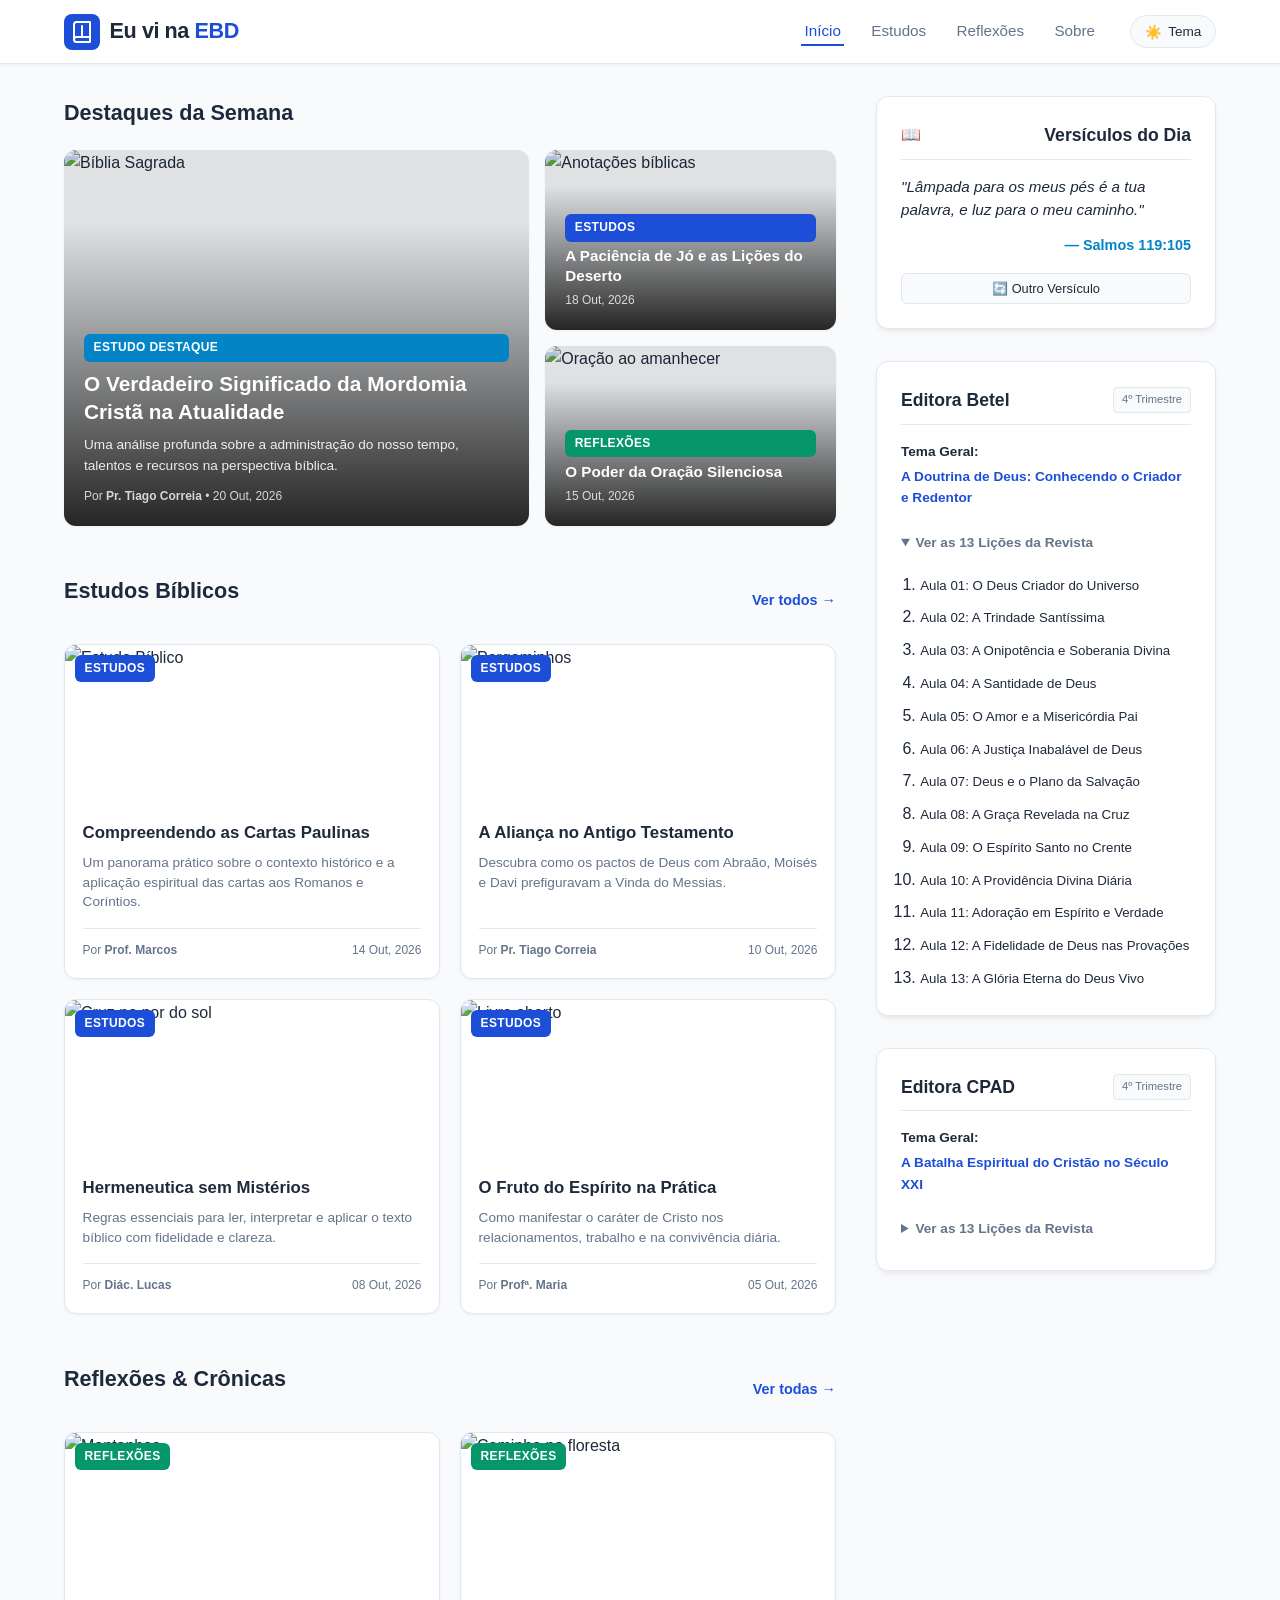
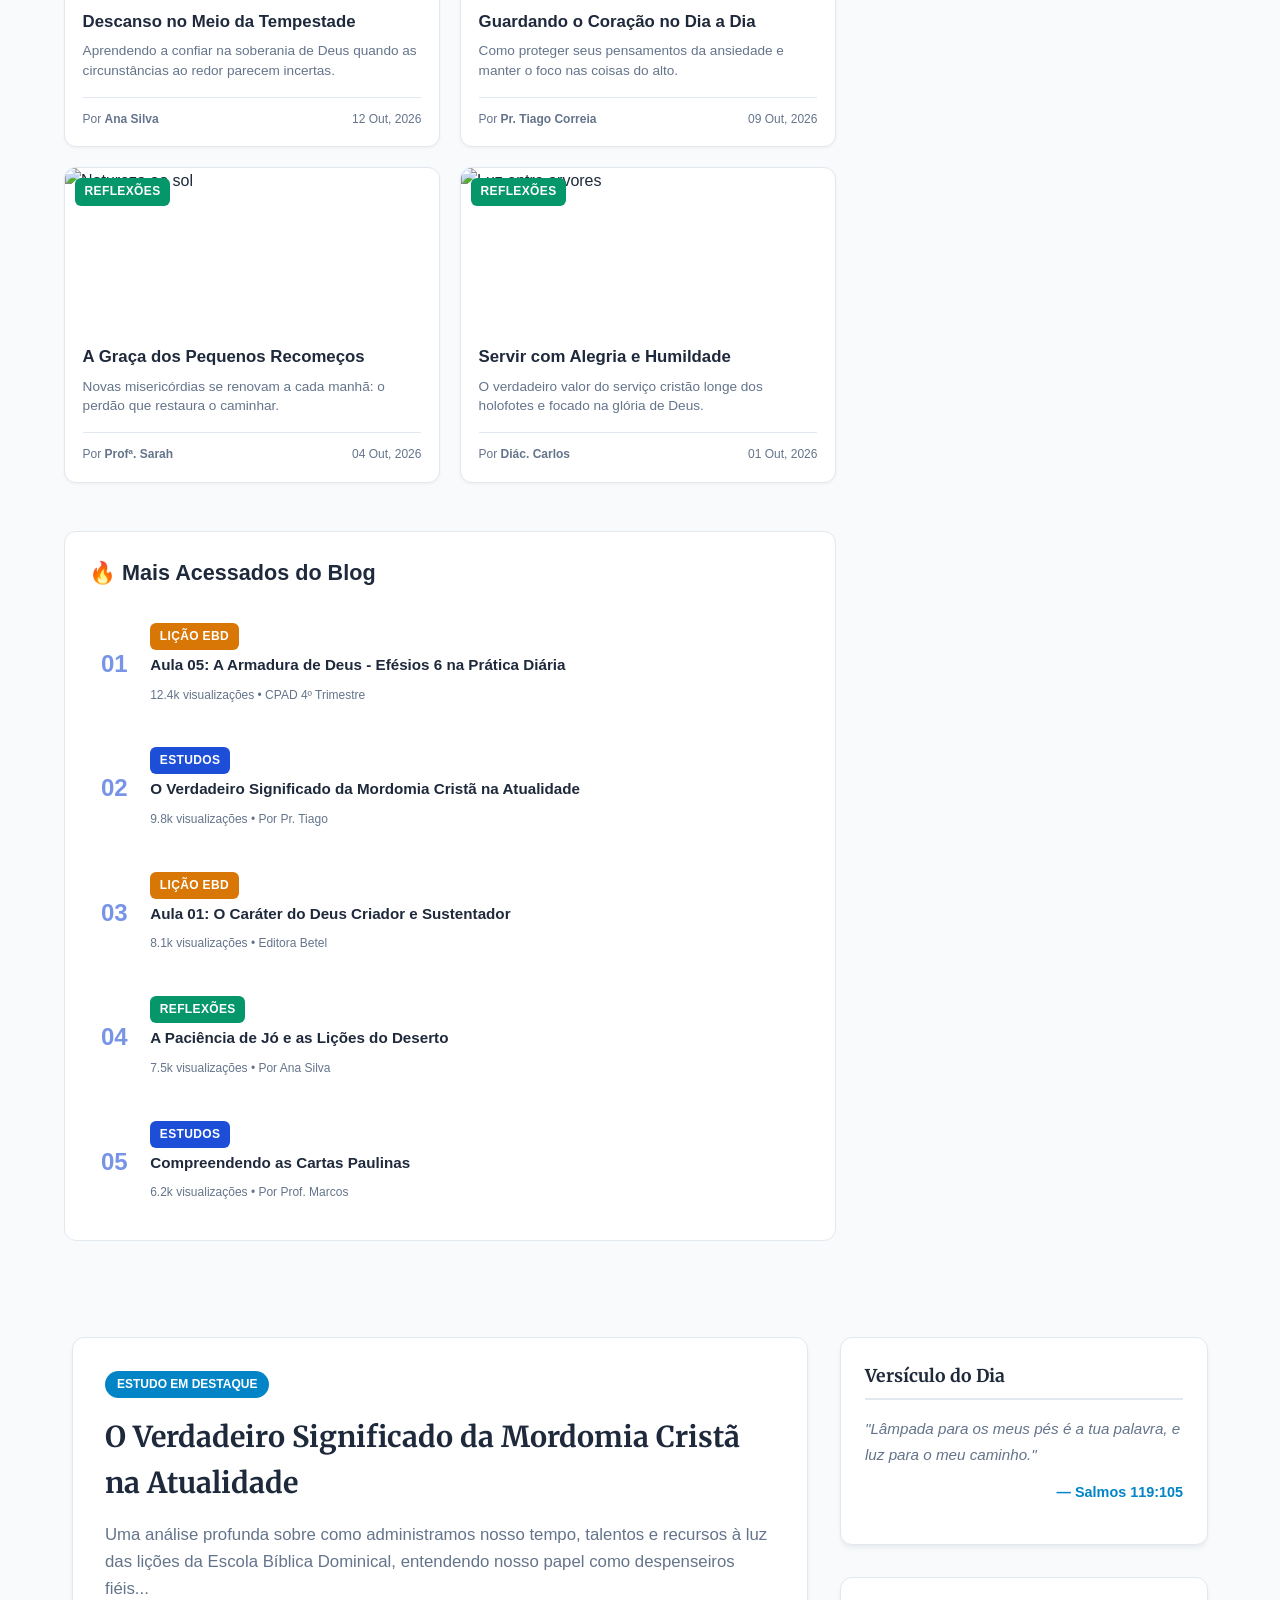
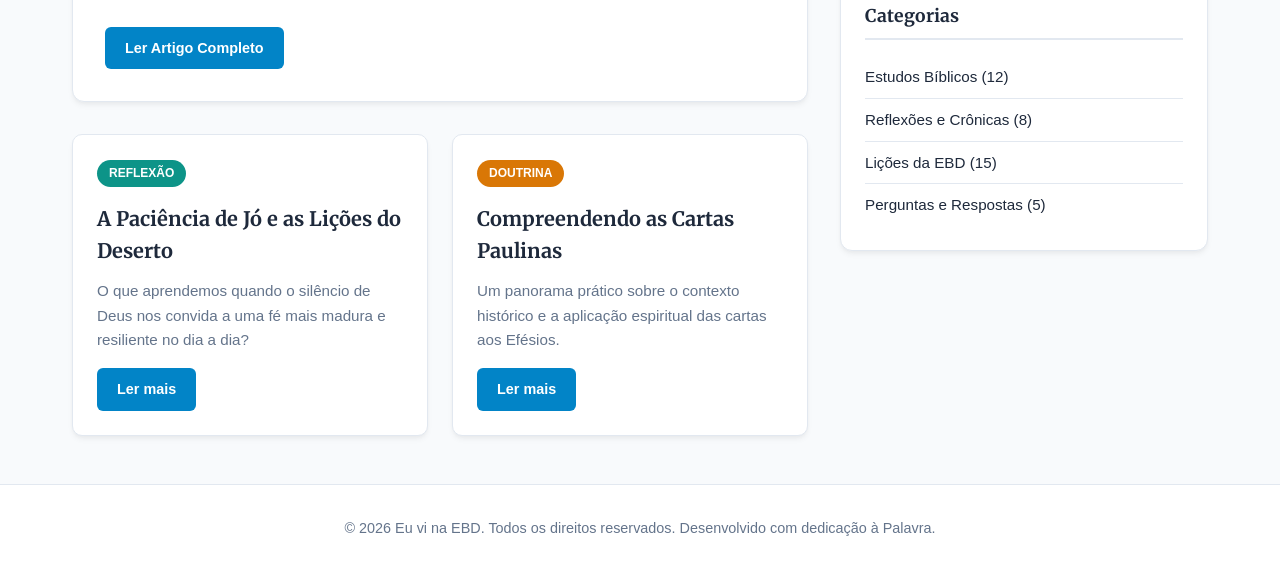
==== index.html @ 253269c2 "Update index.html" ====
<!DOCTYPE html>
<html lang="pt-BR" data-theme="light">
<head>
    <meta charset="UTF-8">
    <meta name="viewport" content="width=device-width, initial-scale=1.0">
    <title>Eu vi na EBD</title>
    <!-- Vinculando o CSS externo -->
    <link rel="stylesheet" href="style.css">
</head>
    <link href="https://fonts.googleapis.com/css2?family=Merriweather:ital,wght@0,300;0,400;0,700;1,300&family=Inter:wght@400,500,600;700&display=swap" rel="stylesheet">
    <style>
        :root {
            --bg-color: #f8fafc;
            --card-bg: #ffffff;
            --text-main: #1e293b;
            --text-muted: #64748b;
            --primary: #0284c7;
            --primary-hover: #0369a1;
            --border-color: #e2e8f0;
            --header-bg: #ffffff;
            --shadow: 0 4px 6px -1px rgba(0, 0, 0, 0.05), 0 2px 4px -1px rgba(0, 0, 0, 0.03);
        }

        [data-theme="dark"] {
            --bg-color: #0f172a;
            --card-bg: #1e293b;
            --text-main: #f1f5f9;
            --text-muted: #94a3b8;
            --primary: #38bdf8;
            --primary-hover: #0ea5e9;
            --border-color: #334155;
            --header-bg: #1e293b;
            --shadow: 0 4px 6px -1px rgba(0, 0, 0, 0.3);
        }

        * {
            margin: 0;
            padding: 0;
            box-sizing: border-box;
            transition: background-color 0.3s ease, color 0.3s ease, border-color 0.3s ease;
        }

        body {
            font-family: 'Inter', sans-serif;
            background-color: var(--bg-color);
            color: var(--text-main);
            line-height: 1.6;
        }

        header {
            background-color: var(--header-bg);
            border-bottom: 1px solid var(--border-color);
            position: sticky;
            top: 0;
            z-index: 100;
            box-shadow: var(--shadow);
        }

        .nav-container {
            max-width: 1200px;
            margin: 0 auto;
            padding: 1rem 2rem;
            display: flex;
            justify-content: space-between;
            align-items: center;
        }

        .logo {
            font-family: 'Merriweather', serif;
            font-size: 1.5rem;
            font-weight: 700;
            color: var(--primary);
            text-decoration: none;
        }

        .nav-links {
            display: flex;
            gap: 1.5rem;
            align-items: center;
        }

        .nav-links a {
            text-decoration: none;
            color: var(--text-main);
            font-weight: 500;
            font-size: 0.95rem;
        }

        .nav-links a:hover {
            color: var(--primary);
        }

        .theme-toggle {
            background: none;
            border: 1px solid var(--border-color);
            color: var(--text-main);
            padding: 0.5rem 0.75rem;
            border-radius: 6px;
            cursor: pointer;
            font-size: 0.9rem;
            font-weight: 500;
        }

        .theme-toggle:hover {
            background-color: var(--border-color);
        }

        .container {
            max-width: 1200px;
            margin: 2rem auto;
            padding: 0 2rem;
            display: grid;
            grid-template-columns: 2fr 1fr;
            gap: 2rem;
        }

        @media (max-width: 768px) {
            .container {
                grid-template-columns: 1fr;
            }
            .nav-container {
                padding: 1rem;
            }
        }

        /* Destaque Principal */
        .featured-post {
            background-color: var(--card-bg);
            border: 1px solid var(--border-color);
            border-radius: 12px;
            overflow: hidden;
            box-shadow: var(--shadow);
            margin-bottom: 2rem;
        }

        .featured-content {
            padding: 2rem;
        }

        .badge {
            display: inline-block;
            background-color: var(--primary);
            color: #ffffff;
            font-size: 0.75rem;
            font-weight: 600;
            padding: 0.25rem 0.75rem;
            border-radius: 50px;
            text-transform: uppercase;
            margin-bottom: 1rem;
        }

        .post-title {
            font-family: 'Merriweather', serif;
            font-size: 1.8rem;
            margin-bottom: 1rem;
            color: var(--text-main);
        }

        .post-excerpt {
            color: var(--text-muted);
            margin-bottom: 1.5rem;
            font-size: 1.05rem;
        }

        .btn {
            display: inline-block;
            background-color: var(--primary);
            color: #ffffff;
            padding: 0.6rem 1.25rem;
            border-radius: 6px;
            text-decoration: none;
            font-weight: 600;
            font-size: 0.9rem;
        }

        .btn:hover {
            background-color: var(--primary-hover);
        }

        /* Grid de Posts */
        .posts-grid {
            display: grid;
            grid-template-columns: 1fr 1fr;
            gap: 1.5rem;
        }

        @media (max-width: 600px) {
            .posts-grid {
                grid-template-columns: 1fr;
            }
        }

        .post-card {
            background-color: var(--card-bg);
            border: 1px solid var(--border-color);
            border-radius: 10px;
            padding: 1.5rem;
            box-shadow: var(--shadow);
            display: flex;
            flex-direction: column;
            justify-content: space-between;
        }

        .post-card .post-title {
            font-size: 1.25rem;
            margin-bottom: 0.75rem;
        }

        .post-card .post-excerpt {
            font-size: 0.95rem;
            margin-bottom: 1rem;
        }

        /* Sidebar */
        .sidebar {
            display: flex;
            flex-direction: column;
            gap: 2rem;
        }

        .widget {
            background-color: var(--card-bg);
            border: 1px solid var(--border-color);
            border-radius: 12px;
            padding: 1.5rem;
            box-shadow: var(--shadow);
        }

        .widget-title {
            font-family: 'Merriweather', serif;
            font-size: 1.1rem;
            margin-bottom: 1rem;
            padding-bottom: 0.5rem;
            border-bottom: 2px solid var(--border-color);
        }

        .verse-box {
            font-style: italic;
            color: var(--text-muted);
            font-size: 0.95rem;
            line-height: 1.7;
        }

        .verse-ref {
            display: block;
            margin-top: 0.75rem;
            font-weight: 600;
            font-style: normal;
            color: var(--primary);
            font-size: 0.9rem;
        }

        .categories-list {
            list-style: none;
        }

        .categories-list li {
            padding: 0.5rem 0;
            border-bottom: 1px solid var(--border-color);
        }

        .categories-list li:last-child {
            border-bottom: none;
        }

        .categories-list a {
            text-decoration: none;
            color: var(--text-main);
            font-size: 0.95rem;
        }

        .categories-list a:hover {
            color: var(--primary);
        }

        /* Rodapé */
        footer {
            text-align: center;
            padding: 2rem;
            margin-top: 3rem;
            border-top: 1px solid var(--border-color);
            color: var(--text-muted);
            font-size: 0.9rem;
            background-color: var(--header-bg);
        }
    </style>
</head>

    <body>

    <header class="navbar-header">
        <div class="header-container">
            
            <!-- Logo do Blog (Vinculada à página inicial) -->
            <a href="index.html" class="brand-logo" aria-label="Página Inicial - Eu vi na EBD">
                <span class="logo-icon">
                    <!-- Ícone minimalista de Bíblia / Livro Aberto em SVG -->
                    <svg xmlns="http://www.w3.org/2000/svg" viewBox="0 0 24 24" fill="none" stroke="currentColor" stroke-width="2" stroke-linecap="round" stroke-linejoin="round">
                        <path d="M4 19.5A2.5 2.5 0 0 1 6.5 17H20"></path>
                        <path d="M6.5 2H20v20H6.5A2.5 2.5 0 0 1 4 19.5v-15A2.5 2.5 0 0 1 6.5 2z"></path>
                        <path d="M12 6v10"></path>
                    </svg>
                </span>
                <span class="logo-text">Eu vi na <strong class="highlight">EBD</strong></span>
            </a>

            <!-- Botão Hambúrguer para Mobile/Tablet -->
            <button class="hamburger-btn" id="hamburgerBtn" aria-label="Abrir Menu">
                <span class="bar"></span>
                <span class="bar"></span>
                <span class="bar"></span>
            </button>

            <!-- Navegação de Links -->
            <nav class="nav-menu" id="navMenu">
                <ul class="nav-list">
                    <li><a href="index.html" class="nav-link active">Início</a></li>
                    <li><a href="#estudos" class="nav-link">Estudos</a></li>
                    <li><a href="#reflexoes" class="nav-link">Reflexões</a></li>
                    <li><a href="#sobre" class="nav-link">Sobre</a></li>
                </ul>

                <!-- Alternador de Tema Claro / Escuro -->
                <button class="theme-toggle-btn" id="themeToggleBtn" aria-label="Alternar Tema">
                    <span class="theme-icon sun-icon">☀️</span>
                    <span class="theme-icon moon-icon">🌙</span>
                    <span class="theme-text">Tema</span>
                </button>
            </nav>

        </div>
    </header>

    <!-- Script leve para interatividade do menu e do tema -->
    <script>
        // Lógica do Menu Hambúrguer
        const hamburgerBtn = document.getElementById('hamburgerBtn');
        const navMenu = document.getElementById('navMenu');

        hamburgerBtn.addEventListener('click', () => {
            hamburgerBtn.classList.toggle('active');
            navMenu.classList.toggle('active');
        });

        // Lógica de Alternância de Tema (Claro / Escuro)
        const themeToggleBtn = document.getElementById('themeToggleBtn');
        const htmlElement = document.documentElement;

        // Recupera o tema salvo no navegador (se houver)
        const savedTheme = localStorage.getItem('theme') || 'light';
        htmlElement.setAttribute('data-theme', savedTheme);

        themeToggleBtn.addEventListener('click', () => {
            const currentTheme = htmlElement.getAttribute('data-theme');
            const newTheme = currentTheme === 'light' ? 'dark' : 'light';
            
            htmlElement.setAttribute('data-theme', newTheme);
            localStorage.setItem('theme', newTheme);
        });
    </script>
<body>


    <!-- CONTEÚDO PRINCIPAL DO BLOG -->
    <main class="main-wrapper">
        <div class="content-container">
            
            <!-- COLUNA ESQUERDA (PRINCIPAL) -->
            <div class="main-content">
                
                <!-- 1. MOSAICO DE DESTAQUES (1 Grande + 2 Menores) -->
                <section class="mosaic-section">
                    <h2 class="section-title">Destaques da Semana</h2>
                    <div class="mosaic-grid">
                        
                        <!-- Card Principal Maior -->
                        <article class="mosaic-card large-card">
                            <img src="https://images.unsplash.com/photo-1504052434569-70ad5836ab65?q=80&w=800&auto=format&fit=crop" alt="Bíblia Sagrada">
                            <div class="mosaic-overlay">
                                <span class="tag tag-featured">Estudo Destaque</span>
                                <h3>O Verdadeiro Significado da Mordomia Cristã na Atualidade</h3>
                                <p>Uma análise profunda sobre a administração do nosso tempo, talentos e recursos na perspectiva bíblica.</p>
                                <div class="card-meta">
                                    <span>Por <strong>Pr. Tiago Correia</strong></span> • <span>20 Out, 2026</span>
                                </div>
                            </div>
                        </article>

                        <!-- Card Menor 1 -->
                        <article class="mosaic-card small-card">
                            <img src="https://images.unsplash.com/photo-1455390582262-044cdead277a?q=80&w=500&auto=format&fit=crop" alt="Anotações bíblicas">
                            <div class="mosaic-overlay">
                                <span class="tag tag-estudos">Estudos</span>
                                <h3>A Paciência de Jó e as Lições do Deserto</h3>
                                <div class="card-meta"><span>18 Out, 2026</span></div>
                            </div>
                        </article>

                        <!-- Card Menor 2 -->
                        <article class="mosaic-card small-card">
                            <img src="https://images.unsplash.com/photo-1499209974431-9dac3ada00d7?q=80&w=500&auto=format&fit=crop" alt="Oração ao amanhecer">
                            <div class="mosaic-overlay">
                                <span class="tag tag-reflexoes">Reflexões</span>
                                <h3>O Poder da Oração Silenciosa</h3>
                                <div class="card-meta"><span>15 Out, 2026</span></div>
                            </div>
                        </article>

                    </div>
                </section>

                <!-- 2. FEED DE ESTUDOS (4 Cards) -->
                <section class="feed-section">
                    <div class="section-header">
                        <h2 class="section-title">Estudos Bíblicos</h2>
                        <a href="#estudos" class="see-all">Ver todos →</a>
                    </div>
                    <div class="feed-grid">
                        
                        <!-- Card Estudio 1 -->
                        <article class="feed-card">
                            <div class="card-image">
                                <img src="https://images.unsplash.com/photo-1507434965515-61970f2bd7c6?q=80&w=500&auto=format&fit=crop" alt="Estudo Bíblico">
                                <span class="tag tag-estudos">Estudos</span>
                            </div>
                            <div class="card-body">
                                <h3>Compreendendo as Cartas Paulinas</h3>
                                <p>Um panorama prático sobre o contexto histórico e a aplicação espiritual das cartas aos Romanos e Coríntios.</p>
                                <div class="card-footer">
                                    <span class="author">Por <strong>Prof. Marcos</strong></span>
                                    <span class="date">14 Out, 2026</span>
                                </div>
                            </div>
                        </article>

                        <!-- Card Estudio 2 -->
                        <article class="feed-card">
                            <div class="card-image">
                                <img src="https://images.unsplash.com/photo-1519817650390-64a93db51149?q=80&w=500&auto=format&fit=crop" alt="Pergaminhos">
                                <span class="tag tag-estudos">Estudos</span>
                            </div>
                            <div class="card-body">
                                <h3>A Aliança no Antigo Testamento</h3>
                                <p>Descubra como os pactos de Deus com Abraão, Moisés e Davi prefiguravam a Vinda do Messias.</p>
                                <div class="card-footer">
                                    <span class="author">Por <strong>Pr. Tiago Correia</strong></span>
                                    <span class="date">10 Out, 2026</span>
                                </div>
                            </div>
                        </article>

                        <!-- Card Estudio 3 -->
                        <article class="feed-card">
                            <div class="card-image">
                                <img src="https://images.unsplash.com/photo-1438232992991-995b7058bbb3?q=80&w=500&auto=format&fit=crop" alt="Cruz no por do sol">
                                <span class="tag tag-estudos">Estudos</span>
                            </div>
                            <div class="card-body">
                                <h3>Hermeneutica sem Mistérios</h3>
                                <p>Regras essenciais para ler, interpretar e aplicar o texto bíblico com fidelidade e clareza.</p>
                                <div class="card-footer">
                                    <span class="author">Por <strong>Diác. Lucas</strong></span>
                                    <span class="date">08 Out, 2026</span>
                                </div>
                            </div>
                        </article>

                        <!-- Card Estudio 4 -->
                        <article class="feed-card">
                            <div class="card-image">
                                <img src="https://images.unsplash.com/photo-1516979187457-637abb4f9353?q=80&w=500&auto=format&fit=crop" alt="Livro aberto">
                                <span class="tag tag-estudos">Estudos</span>
                            </div>
                            <div class="card-body">
                                <h3>O Fruto do Espírito na Prática</h3>
                                <p>Como manifestar o caráter de Cristo nos relacionamentos, trabalho e na convivência diária.</p>
                                <div class="card-footer">
                                    <span class="author">Por <strong>Profª. Maria</strong></span>
                                    <span class="date">05 Out, 2026</span>
                                </div>
                            </div>
                        </article>

                    </div>
                </section>

                <!-- 3. FEED DE REFLEXÕES (4 Cards) -->
                <section class="feed-section">
                    <div class="section-header">
                        <h2 class="section-title">Reflexões & Crônicas</h2>
                        <a href="#reflexoes" class="see-all">Ver todas →</a>
                    </div>
                    <div class="feed-grid">
                        
                        <!-- Card Reflexao 1 -->
                        <article class="feed-card">
                            <div class="card-image">
                                <img src="https://images.unsplash.com/photo-1509021436468-1b5a3f4e71c7?q=80&w=500&auto=format&fit=crop" alt="Montanhas">
                                <span class="tag tag-reflexoes">Reflexões</span>
                            </div>
                            <div class="card-body">
                                <h3>Descanso no Meio da Tempestade</h3>
                                <p>Aprendendo a confiar na soberania de Deus quando as circunstâncias ao redor parecem incertas.</p>
                                <div class="card-footer">
                                    <span class="author">Por <strong>Ana Silva</strong></span>
                                    <span class="date">12 Out, 2026</span>
                                </div>
                            </div>
                        </article>

                        <!-- Card Reflexao 2 -->
                        <article class="feed-card">
                            <div class="card-image">
                                <img src="https://images.unsplash.com/photo-1470071459604-3b5ec3a7fe05?q=80&w=500&auto=format&fit=crop" alt="Caminho na floresta">
                                <span class="tag tag-reflexoes">Reflexões</span>
                            </div>
                            <div class="card-body">
                                <h3>Guardando o Coração no Dia a Dia</h3>
                                <p>Como proteger seus pensamentos da ansiedade e manter o foco nas coisas do alto.</p>
                                <div class="card-footer">
                                    <span class="author">Por <strong>Pr. Tiago Correia</strong></span>
                                    <span class="date">09 Out, 2026</span>
                                </div>
                            </div>
                        </article>

                        <!-- Card Reflexao 3 -->
                        <article class="feed-card">
                            <div class="card-image">
                                <img src="https://images.unsplash.com/photo-1447752875215-b2761acb3c5d?q=80&w=500&auto=format&fit=crop" alt="Natureza ao sol">
                                <span class="tag tag-reflexoes">Reflexões</span>
                            </div>
                            <div class="card-body">
                                <h3>A Graça dos Pequenos Recomeços</h3>
                                <p>Novas misericórdias se renovam a cada manhã: o perdão que restaura o caminhar.</p>
                                <div class="card-footer">
                                    <span class="author">Por <strong>Profª. Sarah</strong></span>
                                    <span class="date">04 Out, 2026</span>
                                </div>
                            </div>
                        </article>

                        <!-- Card Reflexao 4 -->
                        <article class="feed-card">
                            <div class="card-image">
                                <img src="https://images.unsplash.com/photo-1518495973542-4542c06a5843?q=80&w=500&auto=format&fit=crop" alt="Luz entre arvores">
                                <span class="tag tag-reflexoes">Reflexões</span>
                            </div>
                            <div class="card-body">
                                <h3>Servir com Alegria e Humildade</h3>
                                <p>O verdadeiro valor do serviço cristão longe dos holofotes e focado na glória de Deus.</p>
                                <div class="card-footer">
                                    <span class="author">Por <strong>Diác. Carlos</strong></span>
                                    <span class="date">01 Out, 2026</span>
                                </div>
                            </div>
                        </article>

                    </div>
                </section>

                <!-- 4. MAIS ACESSADOS (Top 5) -->
                <section class="top-ranking-section">
                    <h2 class="section-title">🔥 Mais Acessados do Blog</h2>
                    <div class="ranking-list">
                        
                        <a href="#" class="ranking-item">
                            <span class="rank-number">01</span>
                            <div class="rank-info">
                                <span class="tag tag-revista">Lição EBD</span>
                                <h4>Aula 05: A Armadura de Deus - Efésios 6 na Prática Diária</h4>
                                <small>12.4k visualizações • CPAD 4º Trimestre</small>
                            </div>
                        </a>

                        <a href="#" class="ranking-item">
                            <span class="rank-number">02</span>
                            <div class="rank-info">
                                <span class="tag tag-estudos">Estudos</span>
                                <h4>O Verdadeiro Significado da Mordomia Cristã na Atualidade</h4>
                                <small>9.8k visualizações • Por Pr. Tiago</small>
                            </div>
                        </a>

                        <a href="#" class="ranking-item">
                            <span class="rank-number">03</span>
                            <div class="rank-info">
                                <span class="tag tag-revista">Lição EBD</span>
                                <h4>Aula 01: O Caráter do Deus Criador e Sustentador</h4>
                                <small>8.1k visualizações • Editora Betel</small>
                            </div>
                        </a>

                        <a href="#" class="ranking-item">
                            <span class="rank-number">04</span>
                            <div class="rank-info">
                                <span class="tag tag-reflexoes">Reflexões</span>
                                <h4>A Paciência de Jó e as Lições do Deserto</h4>
                                <small>7.5k visualizações • Por Ana Silva</small>
                            </div>
                        </a>

                        <a href="#" class="ranking-item">
                            <span class="rank-number">05</span>
                            <div class="rank-info">
                                <span class="tag tag-estudos">Estudos</span>
                                <h4>Compreendendo as Cartas Paulinas</h4>
                                <small>6.2k visualizações • Por Prof. Marcos</small>
                            </div>
                        </a>

                    </div>
                </section>

            </div>

            <!-- COLUNA DIREITA (SIDEBAR) -->
            <aside class="sidebar">
                
                <!-- WIDGET 1: Versículo do Dia -->
                <div class="widget verse-widget">
                    <div class="widget-header">
                        <span class="widget-icon">📖</span>
                        <h3>Versículos do Dia</h3>
                    </div>
                    <div class="verse-content">
                        <blockquote class="verse-quote" id="dailyVerse">
                            "Lâmpada para os meus pés é a tua palavra, e luz para o meu caminho."
                        </blockquote>
                        <cite class="verse-ref" id="dailyRef">— Salmos 119:105</cite>
                        
                        <div class="verse-controls">
                            <button class="verse-btn" onclick="nextVerse()" title="Outro Versículo">
                                🔄 Outro Versículo
                            </button>
                        </div>
                    </div>
                </div>

                <!-- WIDGET 2: Editora Betel (13 Aulas) -->
                <div class="widget magazine-widget">
                    <div class="widget-header editora-betel">
                        <h3>Editora Betel</h3>
                        <span class="badge-trimestre">4º Trimestre</span>
                    </div>
                    <div class="magazine-info">
                        <strong>Tema Geral:</strong>
                        <p class="theme-title">A Doutrina de Deus: Conhecendo o Criador e Redentor</p>
                    </div>

                    <!-- Lista Sanfona (Accordion) com 13 Aulas -->
                    <details class="lessons-accordion" open>
                        <summary>Ver as 13 Lições da Revista</summary>
                        <ol class="lessons-list">
                            <li><a href="#">Aula 01: O Deus Criador do Universo</a></li>
                            <li><a href="#">Aula 02: A Trindade Santíssima</a></li>
                            <li><a href="#">Aula 03: A Onipotência e Soberania Divina</a></li>
                            <li><a href="#">Aula 04: A Santidade de Deus</a></li>
                            <li><a href="#">Aula 05: O Amor e a Misericórdia Pai</a></li>
                            <li><a href="#">Aula 06: A Justiça Inabalável de Deus</a></li>
                            <li><a href="#">Aula 07: Deus e o Plano da Salvação</a></li>
                            <li><a href="#">Aula 08: A Graça Revelada na Cruz</a></li>
                            <li><a href="#">Aula 09: O Espírito Santo no Crente</a></li>
                            <li><a href="#">Aula 10: A Providência Divina Diária</a></li>
                            <li><a href="#">Aula 11: Adoração em Espírito e Verdade</a></li>
                            <li><a href="#">Aula 12: A Fidelidade de Deus nas Provações</a></li>
                            <li><a href="#">Aula 13: A Glória Eterna do Deus Vivo</a></li>
                        </ol>
                    </details>
                </div>

                <!-- WIDGET 3: Editora CPAD (13 Aulas) -->
                <div class="widget magazine-widget">
                    <div class="widget-header editora-cpad">
                        <h3>Editora CPAD</h3>
                        <span class="badge-trimestre">4º Trimestre</span>
                    </div>
                    <div class="magazine-info">
                        <strong>Tema Geral:</strong>
                        <p class="theme-title">A Batalha Espiritual do Cristão no Século XXI</p>
                    </div>

                    <!-- Lista Sanfona (Accordion) com 13 Aulas -->
                    <details class="lessons-accordion">
                        <summary>Ver as 13 Lições da Revista</summary>
                        <ol class="lessons-list">
                            <li><a href="#">Aula 01: O Combate da Fé Cristã</a></li>
                            <li><a href="#">Aula 02: Conhecendo nosso Adversário</a></li>
                            <li><a href="#">Aula 03: A Cinto da Verdade e a Justiça</a></li>
                            <li><a href="#">Aula 04: Os Calçados da Preparação do Evangelho</a></li>
                            <li><a href="#">Aula 05: O Escudo da Fé contra o Inimigo</a></li>
                            <li><a href="#">Aula 06: O Capacete da Salvação</a></li>
                            <li><a href="#">Aula 07: A Espada do Espírito: A Palavra</a></li>
                            <li><a href="#">Aula 08: A Oração Contínua e Vigília</a></li>
                            <li><a href="#">Aula 09: Vencendo as Tentações da Carne</a></li>
                            <li><a href="#">Aula 10: Vencendo o Sedução do Mundo</a></li>
                            <li><a href="#">Aula 11: A Unidade do Corpo em Cristo</a></li>
                            <li><a href="#">Aula 12: Perseverança até o Fim</a></li>
                            <li><a href="#">Aula 13: A Vitória Final do Povo de Deus</a></li>
                        </ol>
                    </details>
                </div>

            </aside>

        </div>
    </main>

    <!-- Script leve para carregar versículos dinâmicos -->
    <script>
        const verses = [
            { quote: "Lâmpada para os meus pés é a tua palavra, e luz para o meu caminho.", ref: "Salmos 119:105" },
            { quote: "Tudo posso naquele que me fortalece.", ref: "Filipenses 4:13" },
            { quote: "O Senhor é o meu pastor; nada me faltará.", ref: "Salmos 23:1" },
            { quote: "Porque Deus amou o mundo de tal maneira que deu o seu Filho unigênito...", ref: "João 3:16" },
            { quote: "Buscar-me-eis e me achareis quando me buscardes de todo o vosso coração.", ref: "Jeremias 29:13" }
        ];

        let verseIndex = 0;
        function nextVerse() {
            verseIndex = (verseIndex + 1) % verses.length;
            document.getElementById('dailyVerse').textContent = `"${verses[verseIndex].quote}"`;
            document.getElementById('dailyRef').textContent = `— ${verses[verseIndex].ref}`;
        }
    </script>

    

    <div class="container">
        <!-- Conteúdo Principal -->
        <main>
            <article class="featured-post">
                <div class="featured-content">
                    <span class="badge">Estudo em Destaque</span>
<h2 class="post-title">O Verdadeiro Significado da Mordomia Cristã na Atualidade</h2>
                    <p class="post-excerpt">Uma análise profunda sobre como administramos nosso tempo, talentos e recursos à luz das lições da Escola Bíblica Dominical, entendendo nosso papel como despenseiros fiéis...</p>
                    <a href="#" class="btn">Ler Artigo Completo</a>
                </div>
            </article>

            <div class="posts-grid">
                <article class="post-card">
                    <div>
                        <span class="badge" style="background-color: #0d9488;">Reflexão</span>
                        <h3 class="post-title">A Paciência de Jó e as Lições do Deserto</h3>
                        <p class="post-excerpt">O que aprendemos quando o silêncio de Deus nos convida a uma fé mais madura e resiliente no dia a dia?</p>
                    </div>
                    <a href="#" class="btn" style="align-self: flex-start;">Ler mais</a>
                </article>

                <article class="post-card">
                    <div>
                        <span class="badge" style="background-color: #d97706;">Doutrina</span>
                        <h3 class="post-title">Compreendendo as Cartas Paulinas</h3>
                        <p class="post-excerpt">Um panorama prático sobre o contexto histórico e a aplicação espiritual das cartas aos Efésios.</p>
                    </div>
                    <a href="#" class="btn" style="align-self: flex-start;">Ler mais</a>
                </article>
            </div>
        </main>

        <!-- Barra Lateral -->
        <aside class="sidebar">
            <div class="widget">
                <h3 class="widget-title">Versículo do Dia</h3>
                <blockquote class="verse-box">
                    "Lâmpada para os meus pés é a tua palavra, e luz para o meu caminho."
                    <span class="verse-ref">— Salmos 119:105</span>
                </blockquote>
            </div>

            <div class="widget">
                <h3 class="widget-title">Categorias</h3>
                <ul class="categories-list">
                    <li><a href="#">Estudos Bíblicos (12)</a></li>
                    <li><a href="#">Reflexões e Crônicas (8)</a></li>
                    <li><a href="#">Lições da EBD (15)</a></li>
                    <li><a href="#">Perguntas e Respostas (5)</a></li>
                </ul>
            </div>
        </aside>
    </div>

    <footer>
        <p>&copy; 2026 Eu vi na EBD. Todos os direitos reservados. Desenvolvido com dedicação à Palavra.</p>
    </footer>

    <script>
        // Lógica para Alternar o Tema (Claro / Escuro)
        const themeToggle = document.getElementById('themeToggle');
        const htmlElement = document.documentElement;

        // Verifica preferência salva ou padrão do sistema
        const savedTheme = localStorage.getItem('theme') || 'light';
        htmlElement.setAttribute('data-theme', savedTheme);

        themeToggle.addEventListener('click', () => {
            const currentTheme = htmlElement.getAttribute('data-theme');
            const newTheme = currentTheme === 'light' ? 'dark' : 'light';
            
            htmlElement.setAttribute('data-theme', newTheme);
            localStorage.setItem('theme', newTheme);
        });
    </script>

</body>
</html>
---- style.css ----
/* ===================================================
   VARIÁVEIS DE TEMA (CLARO / ESCURO)
   =================================================== */
:root[data-theme="light"] {
    --bg-color: #f8fafc;
    --header-bg: #ffffff;
    --text-color: #1e293b;
    --text-muted: #64748b;
    --primary-color: #1d4ed8;
    --primary-hover: #1e40af;
    --border-color: #e2e8f0;
    --shadow-sm: 0 1px 3px rgba(0, 0, 0, 0.05);
    --shadow-md: 0 4px 12px rgba(0, 0, 0, 0.08);
}

:root[data-theme="dark"] {
    --bg-color: #0f172a;
    --header-bg: #1e293b;
    --text-color: #f1f5f9;
    --text-muted: #94a3b8;
    --primary-color: #60a5fa;
    --primary-hover: #93c5fd;
    --border-color: #334155;
    --shadow-sm: 0 1px 3px rgba(0, 0, 0, 0.3);
    --shadow-md: 0 4px 12px rgba(0, 0, 0, 0.4);
}

/* RESET BÁSICO */
* {
    margin: 0;
    padding: 0;
    box-sizing: border-box;
    font-family: -apple-system, BlinkMacSystemFont, "Segoe UI", Roboto, Oxygen, Ubuntu, Cantarell, sans-serif;
}

body {
    background-color: var(--bg-color);
    color: var(--text-color);
    transition: background-color 0.3s ease, color 0.3s ease;
}

/* ===================================================
   CABEÇALHO E NAVBAR
   =================================================== */
.navbar-header {
    background-color: var(--header-bg);
    border-bottom: 1px solid var(--border-color);
    box-shadow: var(--shadow-sm);
    position: sticky;
    top: 0;
    z-index: 1000;
    transition: background-color 0.3s ease, border-color 0.3s ease;
}

.header-container {
    max-width: 1200px;
    margin: 0 auto;
    padding: 0.85rem 1.5rem;
    display: flex;
    align-items: center;
    justify-content: space-between;
}

/* ===================================================
   LOGO DO BLOG
   =================================================== */
.brand-logo {
    display: flex;
    align-items: center;
    gap: 0.6rem;
    text-decoration: none;
    color: var(--text-color);
    transition: transform 0.2s ease;
}

.brand-logo:hover {
    transform: translateY(-1px);
}

.logo-icon {
    display: flex;
    align-items: center;
    justify-content: center;
    width: 36px;
    height: 36px;
    background-color: var(--primary-color);
    color: #ffffff;
    border-radius: 8px;
    padding: 6px;
}

.logo-icon svg {
    width: 100%;
    height: 100%;
}

.logo-text {
    font-size: 1.35rem;
    font-weight: 600;
    letter-spacing: -0.02em;
}

.logo-text .highlight {
    color: var(--primary-color);
    font-weight: 800;
}

/* ===================================================
   MENU DE NAVEGAÇÃO (DESKTOP)
   =================================================== */
.nav-menu {
    display: flex;
    align-items: center;
    gap: 2rem;
}

.nav-list {
    display: flex;
    list-style: none;
    gap: 1.5rem;
}

.nav-link {
    text-decoration: none;
    color: var(--text-muted);
    font-weight: 500;
    font-size: 0.95rem;
    padding: 0.4rem 0.2rem;
    position: relative;
    transition: color 0.2s ease;
}

.nav-link:hover,
.nav-link.active {
    color: var(--primary-color);
}

/* Linha sutil no hover */
.nav-link::after {
    content: '';
    position: absolute;
    bottom: 0;
    left: 0;
    width: 0%;
    height: 2px;
    background-color: var(--primary-color);
    transition: width 0.2s ease;
}

.nav-link:hover::after,
.nav-link.active::after {
    width: 100%;
}

/* BOTÃO DE TEMA */
.theme-toggle-btn {
    display: flex;
    align-items: center;
    gap: 0.4rem;
    background-color: var(--bg-color);
    border: 1px solid var(--border-color);
    color: var(--text-color);
    padding: 0.45rem 0.85rem;
    border-radius: 20px;
    cursor: pointer;
    font-size: 0.85rem;
    font-weight: 500;
    transition: all 0.2s ease;
}

.theme-toggle-btn:hover {
    border-color: var(--primary-color);
    color: var(--primary-color);
}

:root[data-theme="light"] .moon-icon { display: none; }
:root[data-theme="dark"] .sun-icon { display: none; }

/* BOTÃO HAMBÚRGUER (Escondido no Desktop) */
.hamburger-btn {
    display: none;
    flex-direction: column;
    justify-content: space-between;
    width: 26px;
    height: 19px;
    background: transparent;
    border: none;
    cursor: pointer;
    padding: 0;
}

.hamburger-btn .bar {
    width: 100%;
    height: 3px;
    background-color: var(--text-color);
    border-radius: 2px;
    transition: all 0.3s ease;
}

/* ===================================================
   RESPONSIVIDADE (TABLETS E SMARTPHONES - abaixo de 768px)
   =================================================== */
@media (max-width: 768px) {
    .hamburger-btn {
        display: flex;
    }

    /* Transformação do hambúrguer em 'X' quando ativo */
    .hamburger-btn.active .bar:nth-child(1) {
        transform: translateY(8px) rotate(45deg);
    }
    .hamburger-btn.active .bar:nth-child(2) {
        opacity: 0;
    }
    .hamburger-btn.active .bar:nth-child(3) {
        transform: translateY(-8px) rotate(-45deg);
    }

    /* Menu em formato Dropdown Suspenso no Mobile */
    .nav-menu {
        position: absolute;
        top: 100%;
        left: 0;
        width: 100%;
        background-color: var(--header-bg);
        border-bottom: 1px solid var(--border-color);
        box-shadow: var(--shadow-md);
        flex-direction: column;
        align-items: stretch;
        padding: 1.5rem;
        gap: 1.2rem;
        display: none; /* Oculto por padrão */
    }

    .nav-menu.active {
        display: flex; /* Exibe ao clicar no hambúrguer */
    }

    .nav-list {
        flex-direction: column;
        gap: 1rem;
        width: 100%;
    }

    .nav-link {
        display: block;
        font-size: 1.05rem;
        padding: 0.5rem 0;
    }

    .theme-toggle-btn {
        justify-content: center;
        width: 100%;
        padding: 0.65rem;
        margin-top: 0.5rem;
    }
}

/* ===================================================
   LAYOUT PRINCIPAL (2 COLUNAS RESPONSIVAS)
   =================================================== */
.main-wrapper {
    padding: 2rem 0;
}

.content-container {
    max-width: 1200px;
    margin: 0 auto;
    padding: 0 1.5rem;
    display: grid;
    grid-template-columns: 1fr 340px; /* Coluna esquerda flexível + Sidebar fixa de 340px */
    gap: 2.5rem;
}

/* Títulos Globais das Seções */
.section-title {
    font-size: 1.35rem;
    font-weight: 700;
    margin-bottom: 1.2rem;
    position: relative;
    color: var(--text-color);
}

.section-header {
    display: flex;
    justify-content: space-between;
    align-items: center;
    margin-bottom: 1rem;
}

.see-all {
    color: var(--primary-color);
    text-decoration: none;
    font-size: 0.9rem;
    font-weight: 600;
}

.see-all:hover {
    text-decoration: underline;
}

/* TAGS / BADGES DE CATEGORIA */
.tag {
    display: inline-block;
    padding: 0.25rem 0.6rem;
    border-radius: 6px;
    font-size: 0.75rem;
    font-weight: 700;
    text-transform: uppercase;
    letter-spacing: 0.03em;
}

.tag-featured { background-color: #0284c7; color: #fff; }
.tag-estudos { background-color: var(--primary-color); color: #fff; }
.tag-reflexoes { background-color: #059669; color: #fff; }
.tag-revista { background-color: #d97706; color: #fff; }

/* ===================================================
   1. MOSAICO DE DESTAQUES
   =================================================== */
.mosaic-section {
    margin-bottom: 3rem;
}

.mosaic-grid {
    display: grid;
    grid-template-columns: 1.6fr 1fr;
    grid-template-rows: repeat(2, 180px);
    gap: 1rem;
}

.mosaic-card {
    position: relative;
    border-radius: 12px;
    overflow: hidden;
    box-shadow: var(--shadow-sm);
}

.mosaic-card img {
    width: 100%;
    height: 100%;
    object-fit: cover;
    transition: transform 0.4s ease;
}

.mosaic-card:hover img {
    transform: scale(1.04);
}

.large-card {
    grid-row: span 2;
}

.mosaic-overlay {
    position: absolute;
    inset: 0;
    background: linear-gradient(180deg, rgba(0, 0, 0, 0.1) 20%, rgba(0, 0, 0, 0.85) 100%);
    color: #ffffff;
    padding: 1.25rem;
    display: flex;
    flex-direction: column;
    justify-content: flex-end;
}

.large-card h3 {
    font-size: 1.3rem;
    line-height: 1.35;
    margin: 0.5rem 0;
}

.small-card h3 {
    font-size: 0.95rem;
    line-height: 1.3;
    margin: 0.3rem 0;
}

.large-card p {
    font-size: 0.85rem;
    opacity: 0.9;
    margin-bottom: 0.6rem;
}

.card-meta {
    font-size: 0.75rem;
    opacity: 0.8;
}

/* ===================================================
   2 e 3. FEEDS DE CARDS (ESTUDOS E REFLEXÕES)
   =================================================== */
.feed-section {
    margin-bottom: 3rem;
}

.feed-grid {
    display: grid;
    grid-template-columns: repeat(2, 1fr);
    gap: 1.25rem;
}

.feed-card {
    background-color: var(--header-bg);
    border: 1px solid var(--border-color);
    border-radius: 12px;
    overflow: hidden;
    box-shadow: var(--shadow-sm);
    display: flex;
    flex-direction: column;
    transition: transform 0.2s ease, box-shadow 0.2s ease;
}

.feed-card:hover {
    transform: translateY(-3px);
    box-shadow: var(--shadow-md);
}

.feed-card .card-image {
    position: relative;
    height: 160px;
}

.feed-card .card-image img {
    width: 100%;
    height: 100%;
    object-fit: cover;
}

.feed-card .card-image .tag {
    position: absolute;
    top: 10px;
    left: 10px;
}

.feed-card .card-body {
    padding: 1.1rem;
    display: flex;
    flex-direction: column;
    flex-grow: 1;
}

.feed-card h3 {
    font-size: 1.05rem;
    margin-bottom: 0.5rem;
    color: var(--text-color);
    line-height: 1.35;
}

.feed-card p {
    font-size: 0.85rem;
    color: var(--text-muted);
    line-height: 1.45;
    margin-bottom: 1rem;
    flex-grow: 1;
}

.feed-card .card-footer {
    display: flex;
    justify-content: space-between;
    font-size: 0.75rem;
    color: var(--text-muted);
    border-top: 1px solid var(--border-color);
    padding-top: 0.75rem;
}

/* ===================================================
   4. MAIS ACESSADOS (RANKING TOP 5)
   =================================================== */
.top-ranking-section {
    background-color: var(--header-bg);
    border: 1px solid var(--border-color);
    border-radius: 12px;
    padding: 1.5rem;
    margin-bottom: 2rem;
}

.ranking-list {
    display: flex;
    flex-direction: column;
    gap: 1rem;
}

.ranking-item {
    display: flex;
    align-items: center;
    gap: 1.2rem;
    text-decoration: none;
    padding: 0.75rem;
    border-radius: 8px;
    transition: background-color 0.2s ease;
}

.ranking-item:hover {
    background-color: var(--bg-color);
}

.rank-number {
    font-size: 1.5rem;
    font-weight: 900;
    color: var(--primary-color);
    opacity: 0.6;
    min-width: 30px;
}

.rank-info h4 {
    font-size: 0.95rem;
    color: var(--text-color);
    margin: 0.2rem 0;
}

.rank-info small {
    color: var(--text-muted);
    font-size: 0.75rem;
}

/* ===================================================
   COLUNA DIREITA (SIDEBAR WIDGETS)
   =================================================== */
.sidebar {
    display: flex;
    flex-direction: column;
    gap: 1.5rem;
}

.widget {
    background-color: var(--header-bg);
    border: 1px solid var(--border-color);
    border-radius: 12px;
    padding: 1.25rem;
    box-shadow: var(--shadow-sm);
}

.widget-header {
    display: flex;
    align-items: center;
    justify-content: space-between;
    margin-bottom: 1rem;
    padding-bottom: 0.6rem;
    border-bottom: 1px solid var(--border-color);
}

.widget-header h3 {
    font-size: 1.1rem;
    color: var(--text-color);
}

/* WIDGET VERSÍCULO */
.verse-widget {
    border-left: 4px solid var(--primary-color);
}

.verse-quote {
    font-style: italic;
    font-size: 0.95rem;
    color: var(--text-color);
    line-height: 1.5;
    margin-bottom: 0.5rem;
}

.verse-ref {
    display: block;
    font-size: 0.85rem;
    font-weight: 600;
    color: var(--primary-color);
    text-align: right;
    margin-bottom: 1rem;
}

.verse-btn {
    width: 100%;
    background-color: var(--bg-color);
    border: 1px solid var(--border-color);
    color: var(--text-color);
    padding: 0.45rem;
    border-radius: 6px;
    cursor: pointer;
    font-size: 0.8rem;
    font-weight: 500;
    transition: all 0.2s ease;
}

.verse-btn:hover {
    border-color: var(--primary-color);
    color: var(--primary-color);
}

/* WIDGET EDITORAS (REVISTAS) */
.badge-trimestre {
    background-color: var(--bg-color);
    border: 1px solid var(--border-color);
    font-size: 0.7rem;
    padding: 0.2rem 0.5rem;
    border-radius: 4px;
    color: var(--text-muted);
}

.magazine-info {
    font-size: 0.85rem;
    margin-bottom: 1rem;
}

.theme-title {
    color: var(--primary-color);
    font-weight: 600;
    margin-top: 0.2rem;
}

/* Accordion Native (<details>) */
.lessons-accordion summary {
    cursor: pointer;
    font-size: 0.85rem;
    font-weight: 600;
    color: var(--text-muted);
    padding: 0.4rem 0;
    user-select: none;
}

.lessons-accordion summary:hover {
    color: var(--primary-color);
}

.lessons-list {
    margin-top: 0.75rem;
    padding-left: 1.2rem;
    display: flex;
    flex-direction: column;
    gap: 0.45rem;
}

.lessons-list li a {
    text-decoration: none;
    color: var(--text-color);
    font-size: 0.83rem;
    transition: color 0.2s ease;
}

.lessons-list li a:hover {
    color: var(--primary-color);
    text-decoration: underline;
}

/* ===================================================
   RESPONSIVIDADE (MOBILE & TABLETS)
   =================================================== */
@media (max-width: 992px) {
    .content-container {
        grid-template-columns: 1fr; /* Muda para 1 coluna no tablet/mobile */
        gap: 2rem;
    }
}

@media (max-width: 640px) {
    .mosaic-grid {
        grid-template-columns: 1fr;
        grid-template-rows: auto;
    }

    .large-card {
        grid-row: span 1;
        height: 220px;
    }

    .small-card {
        height: 150px;
    }

    .feed-grid {
        grid-template-columns: 1fr; /* Cards ocupam 100% no celular */
    }
}
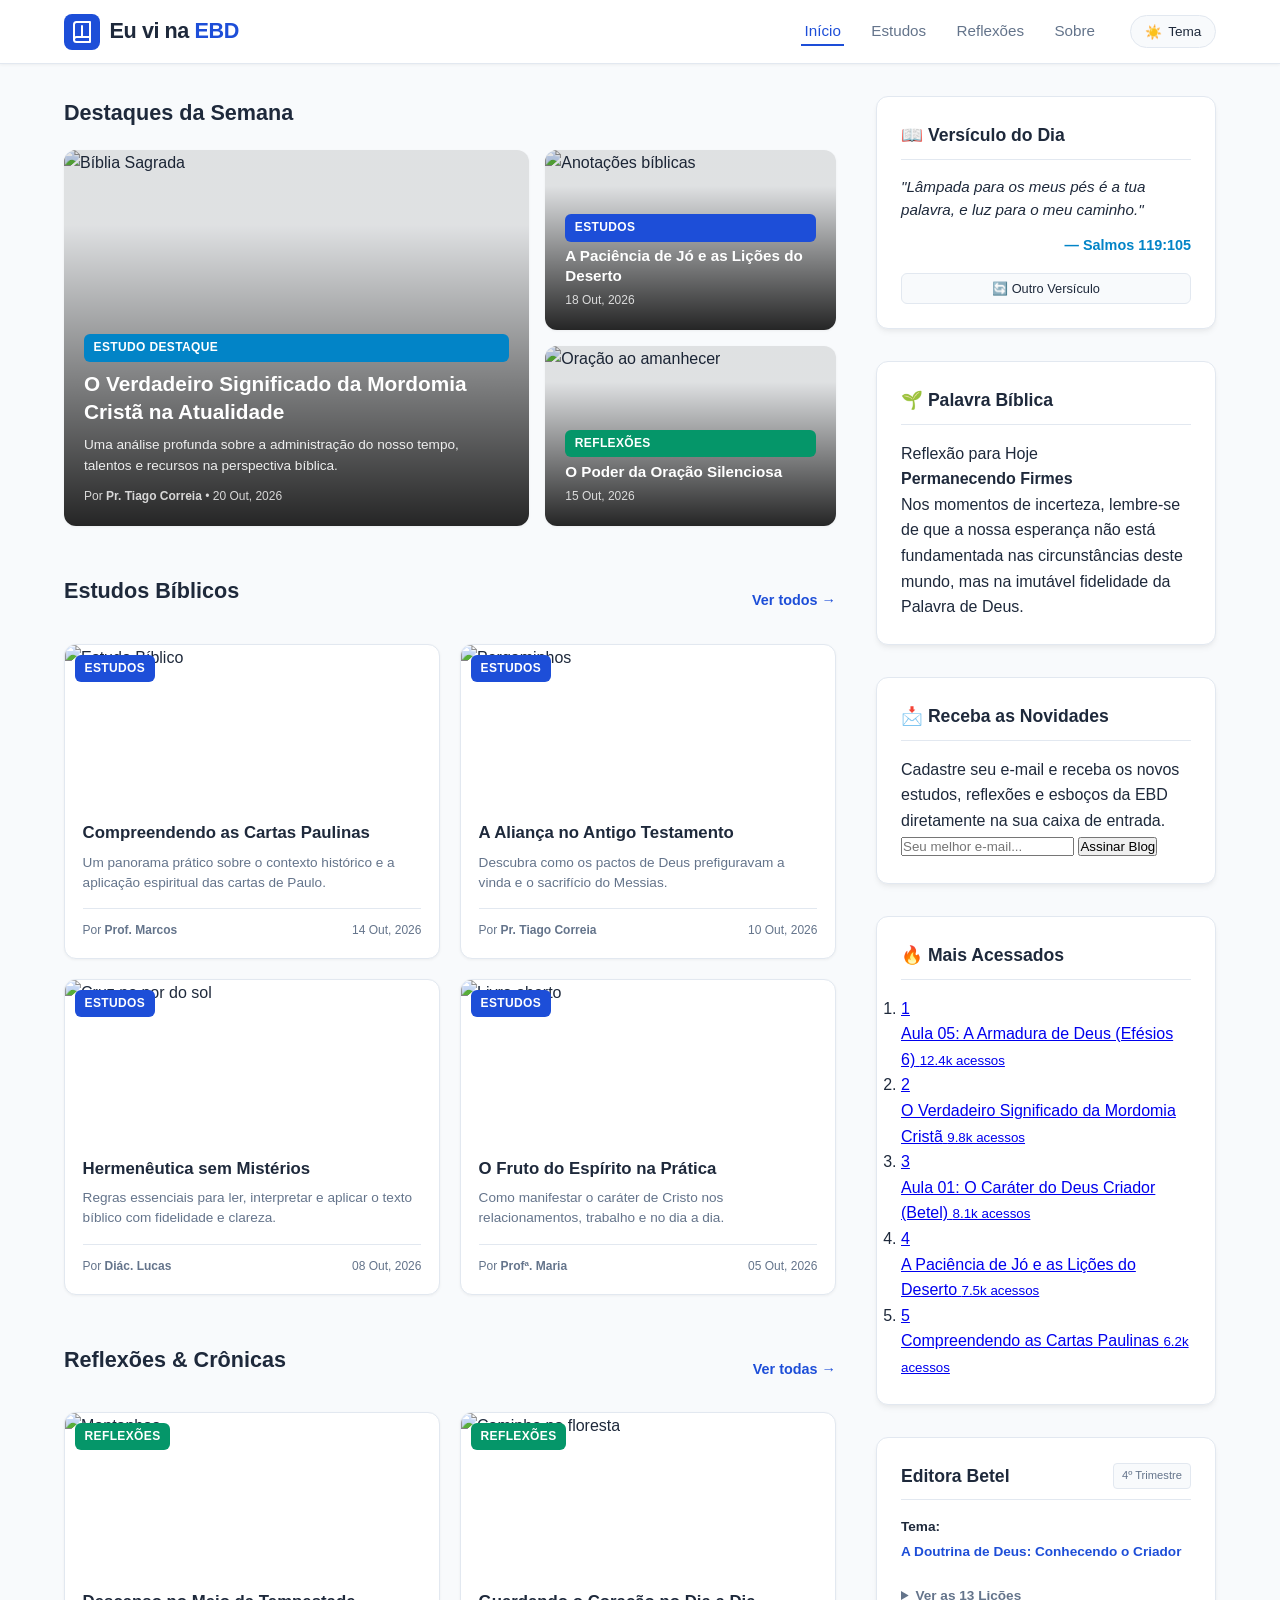
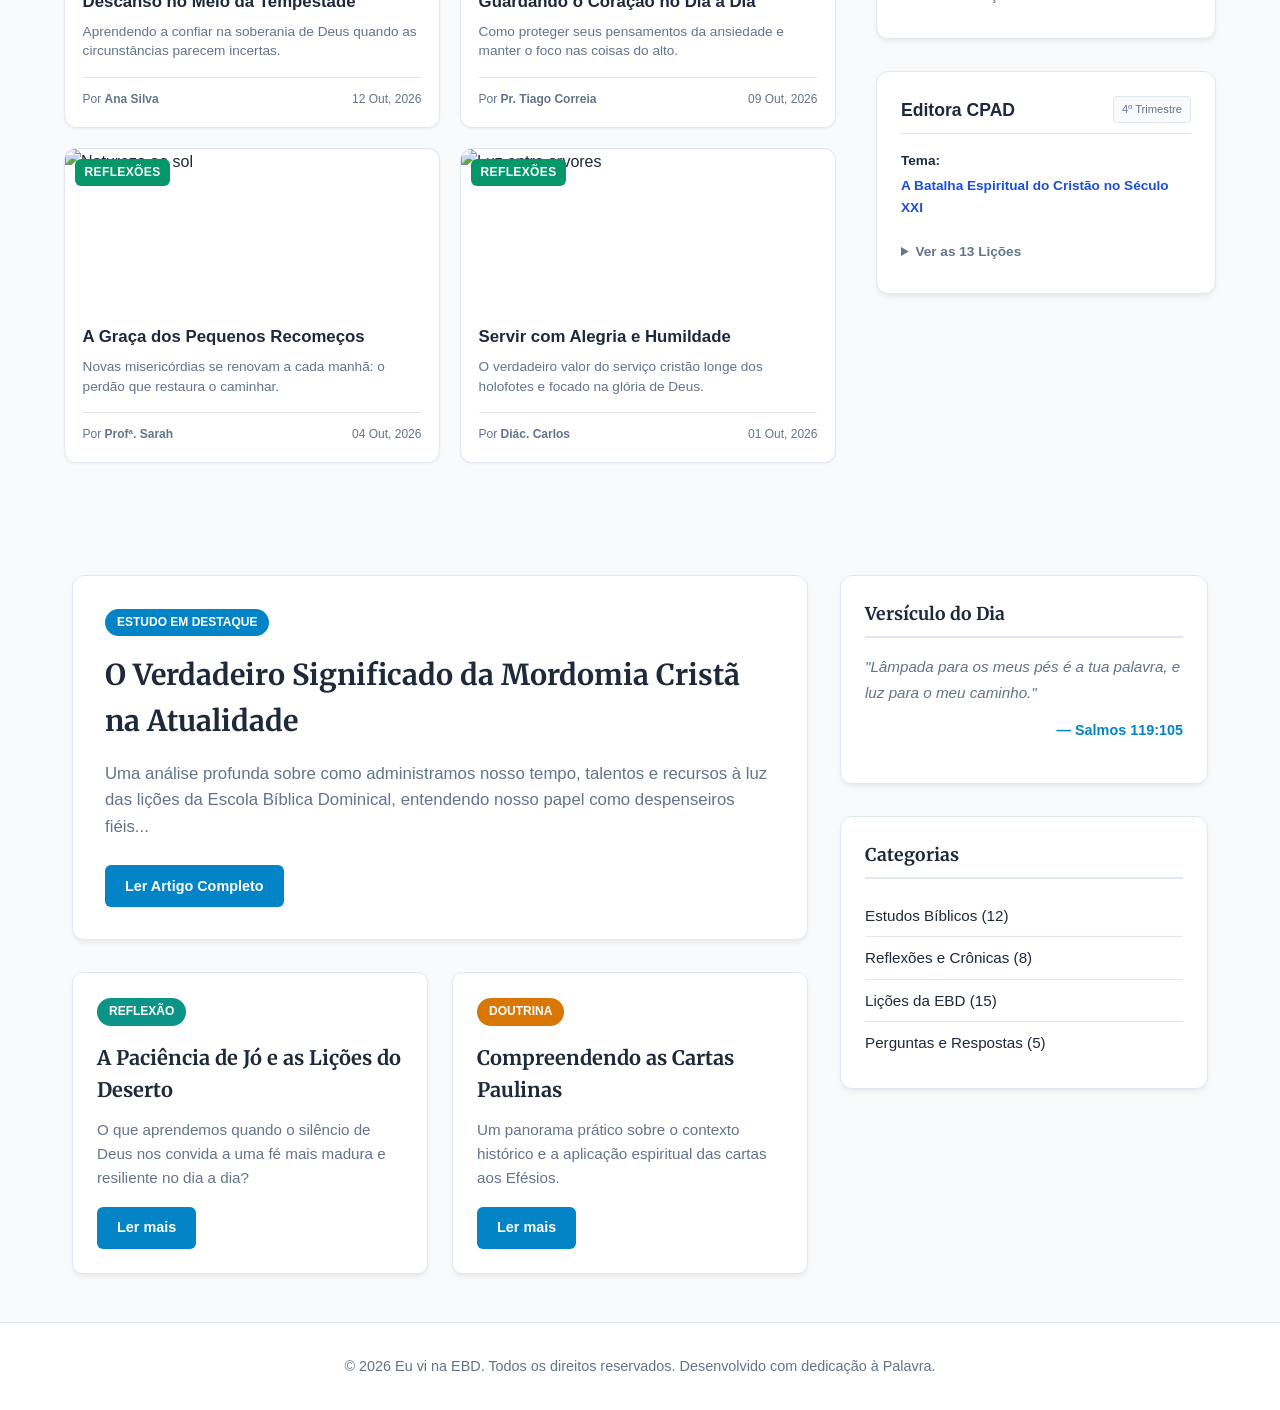
==== commit 913170ea: "Update index.html" ====
--- a/index.html
+++ b/index.html
@@ -360,20 +360,18 @@
     </script>
 <body>
 
-
-    <!-- CONTEÚDO PRINCIPAL DO BLOG -->
+<!-- CONTEÚDO PRINCIPAL DO BLOG -->
     <main class="main-wrapper">
         <div class="content-container">
             
-            <!-- COLUNA ESQUERDA (PRINCIPAL) -->
+            <!-- COLUNA ESQUERDA (CONTEÚDO PRINCIPAL) -->
             <div class="main-content">
                 
-                <!-- 1. MOSAICO DE DESTAQUES (1 Grande + 2 Menores) -->
+                <!-- 1. MOSAICO DE DESTAQUES -->
                 <section class="mosaic-section">
                     <h2 class="section-title">Destaques da Semana</h2>
                     <div class="mosaic-grid">
                         
-                        <!-- Card Principal Maior -->
                         <article class="mosaic-card large-card">
                             <img src="https://images.unsplash.com/photo-1504052434569-70ad5836ab65?q=80&w=800&auto=format&fit=crop" alt="Bíblia Sagrada">
                             <div class="mosaic-overlay">
@@ -386,7 +384,6 @@
                             </div>
                         </article>
 
-                        <!-- Card Menor 1 -->
                         <article class="mosaic-card small-card">
                             <img src="https://images.unsplash.com/photo-1455390582262-044cdead277a?q=80&w=500&auto=format&fit=crop" alt="Anotações bíblicas">
                             <div class="mosaic-overlay">
@@ -396,7 +393,6 @@
                             </div>
                         </article>
 
-                        <!-- Card Menor 2 -->
                         <article class="mosaic-card small-card">
                             <img src="https://images.unsplash.com/photo-1499209974431-9dac3ada00d7?q=80&w=500&auto=format&fit=crop" alt="Oração ao amanhecer">
                             <div class="mosaic-overlay">
@@ -416,8 +412,6 @@
                         <a href="#estudos" class="see-all">Ver todos →</a>
                     </div>
                     <div class="feed-grid">
-                        
-                        <!-- Card Estudio 1 -->
                         <article class="feed-card">
                             <div class="card-image">
                                 <img src="https://images.unsplash.com/photo-1507434965515-61970f2bd7c6?q=80&w=500&auto=format&fit=crop" alt="Estudo Bíblico">
@@ -425,7 +419,7 @@
                             </div>
                             <div class="card-body">
                                 <h3>Compreendendo as Cartas Paulinas</h3>
-                                <p>Um panorama prático sobre o contexto histórico e a aplicação espiritual das cartas aos Romanos e Coríntios.</p>
+                                <p>Um panorama prático sobre o contexto histórico e a aplicação espiritual das cartas de Paulo.</p>
                                 <div class="card-footer">
                                     <span class="author">Por <strong>Prof. Marcos</strong></span>
                                     <span class="date">14 Out, 2026</span>
@@ -433,7 +427,6 @@
                             </div>
                         </article>
 
-                        <!-- Card Estudio 2 -->
                         <article class="feed-card">
                             <div class="card-image">
                                 <img src="https://images.unsplash.com/photo-1519817650390-64a93db51149?q=80&w=500&auto=format&fit=crop" alt="Pergaminhos">
@@ -441,7 +434,7 @@
                             </div>
                             <div class="card-body">
                                 <h3>A Aliança no Antigo Testamento</h3>
-                                <p>Descubra como os pactos de Deus com Abraão, Moisés e Davi prefiguravam a Vinda do Messias.</p>
+                                <p>Descubra como os pactos de Deus prefiguravam a vinda e o sacrifício do Messias.</p>
                                 <div class="card-footer">
                                     <span class="author">Por <strong>Pr. Tiago Correia</strong></span>
                                     <span class="date">10 Out, 2026</span>
@@ -449,14 +442,13 @@
                             </div>
                         </article>
 
-                        <!-- Card Estudio 3 -->
                         <article class="feed-card">
                             <div class="card-image">
                                 <img src="https://images.unsplash.com/photo-1438232992991-995b7058bbb3?q=80&w=500&auto=format&fit=crop" alt="Cruz no por do sol">
                                 <span class="tag tag-estudos">Estudos</span>
                             </div>
                             <div class="card-body">
-                                <h3>Hermeneutica sem Mistérios</h3>
+                                <h3>Hermenêutica sem Mistérios</h3>
                                 <p>Regras essenciais para ler, interpretar e aplicar o texto bíblico com fidelidade e clareza.</p>
                                 <div class="card-footer">
                                     <span class="author">Por <strong>Diác. Lucas</strong></span>
@@ -465,7 +457,6 @@
                             </div>
                         </article>
 
-                        <!-- Card Estudio 4 -->
                         <article class="feed-card">
                             <div class="card-image">
                                 <img src="https://images.unsplash.com/photo-1516979187457-637abb4f9353?q=80&w=500&auto=format&fit=crop" alt="Livro aberto">
@@ -473,14 +464,13 @@
                             </div>
                             <div class="card-body">
                                 <h3>O Fruto do Espírito na Prática</h3>
-                                <p>Como manifestar o caráter de Cristo nos relacionamentos, trabalho e na convivência diária.</p>
+                                <p>Como manifestar o caráter de Cristo nos relacionamentos, trabalho e no dia a dia.</p>
                                 <div class="card-footer">
                                     <span class="author">Por <strong>Profª. Maria</strong></span>
                                     <span class="date">05 Out, 2026</span>
                                 </div>
                             </div>
                         </article>
-
                     </div>
                 </section>
 
@@ -491,8 +481,6 @@
                         <a href="#reflexoes" class="see-all">Ver todas →</a>
                     </div>
                     <div class="feed-grid">
-                        
-                        <!-- Card Reflexao 1 -->
                         <article class="feed-card">
                             <div class="card-image">
                                 <img src="https://images.unsplash.com/photo-1509021436468-1b5a3f4e71c7?q=80&w=500&auto=format&fit=crop" alt="Montanhas">
@@ -500,7 +488,7 @@
                             </div>
                             <div class="card-body">
                                 <h3>Descanso no Meio da Tempestade</h3>
-                                <p>Aprendendo a confiar na soberania de Deus quando as circunstâncias ao redor parecem incertas.</p>
+                                <p>Aprendendo a confiar na soberania de Deus quando as circunstâncias parecem incertas.</p>
                                 <div class="card-footer">
                                     <span class="author">Por <strong>Ana Silva</strong></span>
                                     <span class="date">12 Out, 2026</span>
@@ -508,7 +496,6 @@
                             </div>
                         </article>
 
-                        <!-- Card Reflexao 2 -->
                         <article class="feed-card">
                             <div class="card-image">
                                 <img src="https://images.unsplash.com/photo-1470071459604-3b5ec3a7fe05?q=80&w=500&auto=format&fit=crop" alt="Caminho na floresta">
@@ -524,7 +511,6 @@
                             </div>
                         </article>
 
-                        <!-- Card Reflexao 3 -->
                         <article class="feed-card">
                             <div class="card-image">
                                 <img src="https://images.unsplash.com/photo-1447752875215-b2761acb3c5d?q=80&w=500&auto=format&fit=crop" alt="Natureza ao sol">
@@ -540,7 +526,6 @@
                             </div>
                         </article>
 
-                        <!-- Card Reflexao 4 -->
                         <article class="feed-card">
                             <div class="card-image">
                                 <img src="https://images.unsplash.com/photo-1518495973542-4542c06a5843?q=80&w=500&auto=format&fit=crop" alt="Luz entre arvores">
@@ -555,146 +540,160 @@
                                 </div>
                             </div>
                         </article>
-
                     </div>
                 </section>
 
-                <!-- 4. MAIS ACESSADOS (Top 5) -->
-                <section class="top-ranking-section">
-                    <h2 class="section-title">🔥 Mais Acessados do Blog</h2>
-                    <div class="ranking-list">
-                        
-                        <a href="#" class="ranking-item">
-                            <span class="rank-number">01</span>
-                            <div class="rank-info">
-                                <span class="tag tag-revista">Lição EBD</span>
-                                <h4>Aula 05: A Armadura de Deus - Efésios 6 na Prática Diária</h4>
-                                <small>12.4k visualizações • CPAD 4º Trimestre</small>
-                            </div>
-                        </a>
-
-                        <a href="#" class="ranking-item">
-                            <span class="rank-number">02</span>
-                            <div class="rank-info">
-                                <span class="tag tag-estudos">Estudos</span>
-                                <h4>O Verdadeiro Significado da Mordomia Cristã na Atualidade</h4>
-                                <small>9.8k visualizações • Por Pr. Tiago</small>
-                            </div>
-                        </a>
-
-                        <a href="#" class="ranking-item">
-                            <span class="rank-number">03</span>
-                            <div class="rank-info">
-                                <span class="tag tag-revista">Lição EBD</span>
-                                <h4>Aula 01: O Caráter do Deus Criador e Sustentador</h4>
-                                <small>8.1k visualizações • Editora Betel</small>
-                            </div>
-                        </a>
-
-                        <a href="#" class="ranking-item">
-                            <span class="rank-number">04</span>
-                            <div class="rank-info">
-                                <span class="tag tag-reflexoes">Reflexões</span>
-                                <h4>A Paciência de Jó e as Lições do Deserto</h4>
-                                <small>7.5k visualizações • Por Ana Silva</small>
-                            </div>
-                        </a>
-
-                        <a href="#" class="ranking-item">
-                            <span class="rank-number">05</span>
-                            <div class="rank-info">
-                                <span class="tag tag-estudos">Estudos</span>
-                                <h4>Compreendendo as Cartas Paulinas</h4>
-                                <small>6.2k visualizações • Por Prof. Marcos</small>
-                            </div>
-                        </a>
-
-                    </div>
-                </section>
-
             </div>
 
-            <!-- COLUNA DIREITA (SIDEBAR) -->
+            <!-- COLUNA DIREITA (SIDEBAR REORGANIZADA) -->
             <aside class="sidebar">
                 
                 <!-- WIDGET 1: Versículo do Dia -->
                 <div class="widget verse-widget">
                     <div class="widget-header">
-                        <span class="widget-icon">📖</span>
-                        <h3>Versículos do Dia</h3>
+                        <h3>📖 Versículo do Dia</h3>
                     </div>
                     <div class="verse-content">
                         <blockquote class="verse-quote" id="dailyVerse">
                             "Lâmpada para os meus pés é a tua palavra, e luz para o meu caminho."
                         </blockquote>
                         <cite class="verse-ref" id="dailyRef">— Salmos 119:105</cite>
-                        
-                        <div class="verse-controls">
-                            <button class="verse-btn" onclick="nextVerse()" title="Outro Versículo">
-                                🔄 Outro Versículo
-                            </button>
-                        </div>
+                        <button class="verse-btn" onclick="nextVerse()">🔄 Outro Versículo</button>
                     </div>
                 </div>
 
-                <!-- WIDGET 2: Editora Betel (13 Aulas) -->
+                <!-- WIDGET 2: Palavra Bíblica / Devocional -->
+                <div class="widget bible-word-widget">
+                    <div class="widget-header">
+                        <h3>🌱 Palavra Bíblica</h3>
+                    </div>
+                    <div class="word-content">
+                        <span class="word-subtitle">Reflexão para Hoje</span>
+                        <h4>Permanecendo Firmes</h4>
+                        <p>Nos momentos de incerteza, lembre-se de que a nossa esperança não está fundamentada nas circunstâncias deste mundo, mas na imutável fidelidade da Palavra de Deus.</p>
+                    </div>
+                </div>
+
+                <!-- WIDGET 3: Assinar para Receber Atualizações (Newsletter) -->
+                <div class="widget newsletter-widget">
+                    <div class="widget-header">
+                        <h3>📩 Receba as Novidades</h3>
+                    </div>
+                    <p class="newsletter-desc">Cadastre seu e-mail e receba os novos estudos, reflexões e esboços da EBD diretamente na sua caixa de entrada.</p>
+                    <form class="newsletter-form" onsubmit="event.preventDefault(); alert('Inscrição realizada com sucesso!');">
+                        <input type="email" placeholder="Seu melhor e-mail..." required class="newsletter-input">
+                        <button type="submit" class="newsletter-btn">Assinar Blog</button>
+                    </form>
+                </div>
+
+                <!-- WIDGET 4: Mais Acessados (Formato Ultracompacto) -->
+                <div class="widget compact-ranking-widget">
+                    <div class="widget-header">
+                        <h3>🔥 Mais Acessados</h3>
+                    </div>
+                    <ol class="compact-ranking-list">
+                        <li>
+                            <a href="#">
+                                <span class="rank-num">1</span>
+                                <div class="rank-details">
+                                    <span class="rank-title">Aula 05: A Armadura de Deus (Efésios 6)</span>
+                                    <small class="rank-views">12.4k acessos</small>
+                                </div>
+                            </a>
+                        </li>
+                        <li>
+                            <a href="#">
+                                <span class="rank-num">2</span>
+                                <div class="rank-details">
+                                    <span class="rank-title">O Verdadeiro Significado da Mordomia Cristã</span>
+                                    <small class="rank-views">9.8k acessos</small>
+                                </div>
+                            </a>
+                        </li>
+                        <li>
+                            <a href="#">
+                                <span class="rank-num">3</span>
+                                <div class="rank-details">
+                                    <span class="rank-title">Aula 01: O Caráter do Deus Criador (Betel)</span>
+                                    <small class="rank-views">8.1k acessos</small>
+                                </div>
+                            </a>
+                        </li>
+                        <li>
+                            <a href="#">
+                                <span class="rank-num">4</span>
+                                <div class="rank-details">
+                                    <span class="rank-title">A Paciência de Jó e as Lições do Deserto</span>
+                                    <small class="rank-views">7.5k acessos</small>
+                                </div>
+                            </a>
+                        </li>
+                        <li>
+                            <a href="#">
+                                <span class="rank-num">5</span>
+                                <div class="rank-details">
+                                    <span class="rank-title">Compreendendo as Cartas Paulinas</span>
+                                    <small class="rank-views">6.2k acessos</small>
+                                </div>
+                            </a>
+                        </li>
+                    </ol>
+                </div>
+
+                <!-- WIDGET 5: Editora Betel -->
                 <div class="widget magazine-widget">
-                    <div class="widget-header editora-betel">
+                    <div class="widget-header">
                         <h3>Editora Betel</h3>
                         <span class="badge-trimestre">4º Trimestre</span>
                     </div>
                     <div class="magazine-info">
-                        <strong>Tema Geral:</strong>
-                        <p class="theme-title">A Doutrina de Deus: Conhecendo o Criador e Redentor</p>
-                    </div>
-
-                    <!-- Lista Sanfona (Accordion) com 13 Aulas -->
-                    <details class="lessons-accordion" open>
-                        <summary>Ver as 13 Lições da Revista</summary>
+                        <strong>Tema:</strong>
+                        <p class="theme-title">A Doutrina de Deus: Conhecendo o Criador</p>
+                    </div>
+                    <details class="lessons-accordion">
+                        <summary>Ver as 13 Lições</summary>
                         <ol class="lessons-list">
                             <li><a href="#">Aula 01: O Deus Criador do Universo</a></li>
                             <li><a href="#">Aula 02: A Trindade Santíssima</a></li>
                             <li><a href="#">Aula 03: A Onipotência e Soberania Divina</a></li>
                             <li><a href="#">Aula 04: A Santidade de Deus</a></li>
-                            <li><a href="#">Aula 05: O Amor e a Misericórdia Pai</a></li>
+                            <li><a href="#">Aula 05: O Amor e a Misericórdia do Pai</a></li>
                             <li><a href="#">Aula 06: A Justiça Inabalável de Deus</a></li>
                             <li><a href="#">Aula 07: Deus e o Plano da Salvação</a></li>
                             <li><a href="#">Aula 08: A Graça Revelada na Cruz</a></li>
                             <li><a href="#">Aula 09: O Espírito Santo no Crente</a></li>
                             <li><a href="#">Aula 10: A Providência Divina Diária</a></li>
                             <li><a href="#">Aula 11: Adoração em Espírito e Verdade</a></li>
-                            <li><a href="#">Aula 12: A Fidelidade de Deus nas Provações</a></li>
+                            <li><a href="#">Aula 12: A Fidelidade nas Provações</a></li>
                             <li><a href="#">Aula 13: A Glória Eterna do Deus Vivo</a></li>
                         </ol>
                     </details>
                 </div>
 
-                <!-- WIDGET 3: Editora CPAD (13 Aulas) -->
+                <!-- WIDGET 6: Editora CPAD -->
                 <div class="widget magazine-widget">
-                    <div class="widget-header editora-cpad">
+                    <div class="widget-header">
                         <h3>Editora CPAD</h3>
                         <span class="badge-trimestre">4º Trimestre</span>
                     </div>
                     <div class="magazine-info">
-                        <strong>Tema Geral:</strong>
+                        <strong>Tema:</strong>
                         <p class="theme-title">A Batalha Espiritual do Cristão no Século XXI</p>
                     </div>
-
-                    <!-- Lista Sanfona (Accordion) com 13 Aulas -->
                     <details class="lessons-accordion">
-                        <summary>Ver as 13 Lições da Revista</summary>
+                        <summary>Ver as 13 Lições</summary>
                         <ol class="lessons-list">
                             <li><a href="#">Aula 01: O Combate da Fé Cristã</a></li>
                             <li><a href="#">Aula 02: Conhecendo nosso Adversário</a></li>
-                            <li><a href="#">Aula 03: A Cinto da Verdade e a Justiça</a></li>
-                            <li><a href="#">Aula 04: Os Calçados da Preparação do Evangelho</a></li>
-                            <li><a href="#">Aula 05: O Escudo da Fé contra o Inimigo</a></li>
-                            <li><a href="#">Aula 06: O Capacete da Salvação</a></li>
-                            <li><a href="#">Aula 07: A Espada do Espírito: A Palavra</a></li>
-                            <li><a href="#">Aula 08: A Oração Contínua e Vigília</a></li>
+                            <li><a href="#">Aula 03: Cinto da Verdade e a Justiça</a></li>
+                            <li><a href="#">Aula 04: Calçados da Preparação do Evangelho</a></li>
+                            <li><a href="#">Aula 05: Escudo da Fé contra o Inimigo</a></li>
+                            <li><a href="#">Aula 06: Capacete da Salvação</a></li>
+                            <li><a href="#">Aula 07: Espada do Espírito: A Palavra</a></li>
+                            <li><a href="#">Aula 08: Oração Contínua e Vigília</a></li>
                             <li><a href="#">Aula 09: Vencendo as Tentações da Carne</a></li>
-                            <li><a href="#">Aula 10: Vencendo o Sedução do Mundo</a></li>
-                            <li><a href="#">Aula 11: A Unidade do Corpo em Cristo</a></li>
+                            <li><a href="#">Aula 10: Vencendo a Sedução do Mundo</a></li>
+                            <li><a href="#">Aula 11: Unidade do Corpo em Cristo</a></li>
                             <li><a href="#">Aula 12: Perseverança até o Fim</a></li>
                             <li><a href="#">Aula 13: A Vitória Final do Povo de Deus</a></li>
                         </ol>
@@ -705,24 +704,6 @@
 
         </div>
     </main>
-
-    <!-- Script leve para carregar versículos dinâmicos -->
-    <script>
-        const verses = [
-            { quote: "Lâmpada para os meus pés é a tua palavra, e luz para o meu caminho.", ref: "Salmos 119:105" },
-            { quote: "Tudo posso naquele que me fortalece.", ref: "Filipenses 4:13" },
-            { quote: "O Senhor é o meu pastor; nada me faltará.", ref: "Salmos 23:1" },
-            { quote: "Porque Deus amou o mundo de tal maneira que deu o seu Filho unigênito...", ref: "João 3:16" },
-            { quote: "Buscar-me-eis e me achareis quando me buscardes de todo o vosso coração.", ref: "Jeremias 29:13" }
-        ];
-
-        let verseIndex = 0;
-        function nextVerse() {
-            verseIndex = (verseIndex + 1) % verses.length;
-            document.getElementById('dailyVerse').textContent = `"${verses[verseIndex].quote}"`;
-            document.getElementById('dailyRef').textContent = `— ${verses[verseIndex].ref}`;
-        }
-    </script>
 
     
 
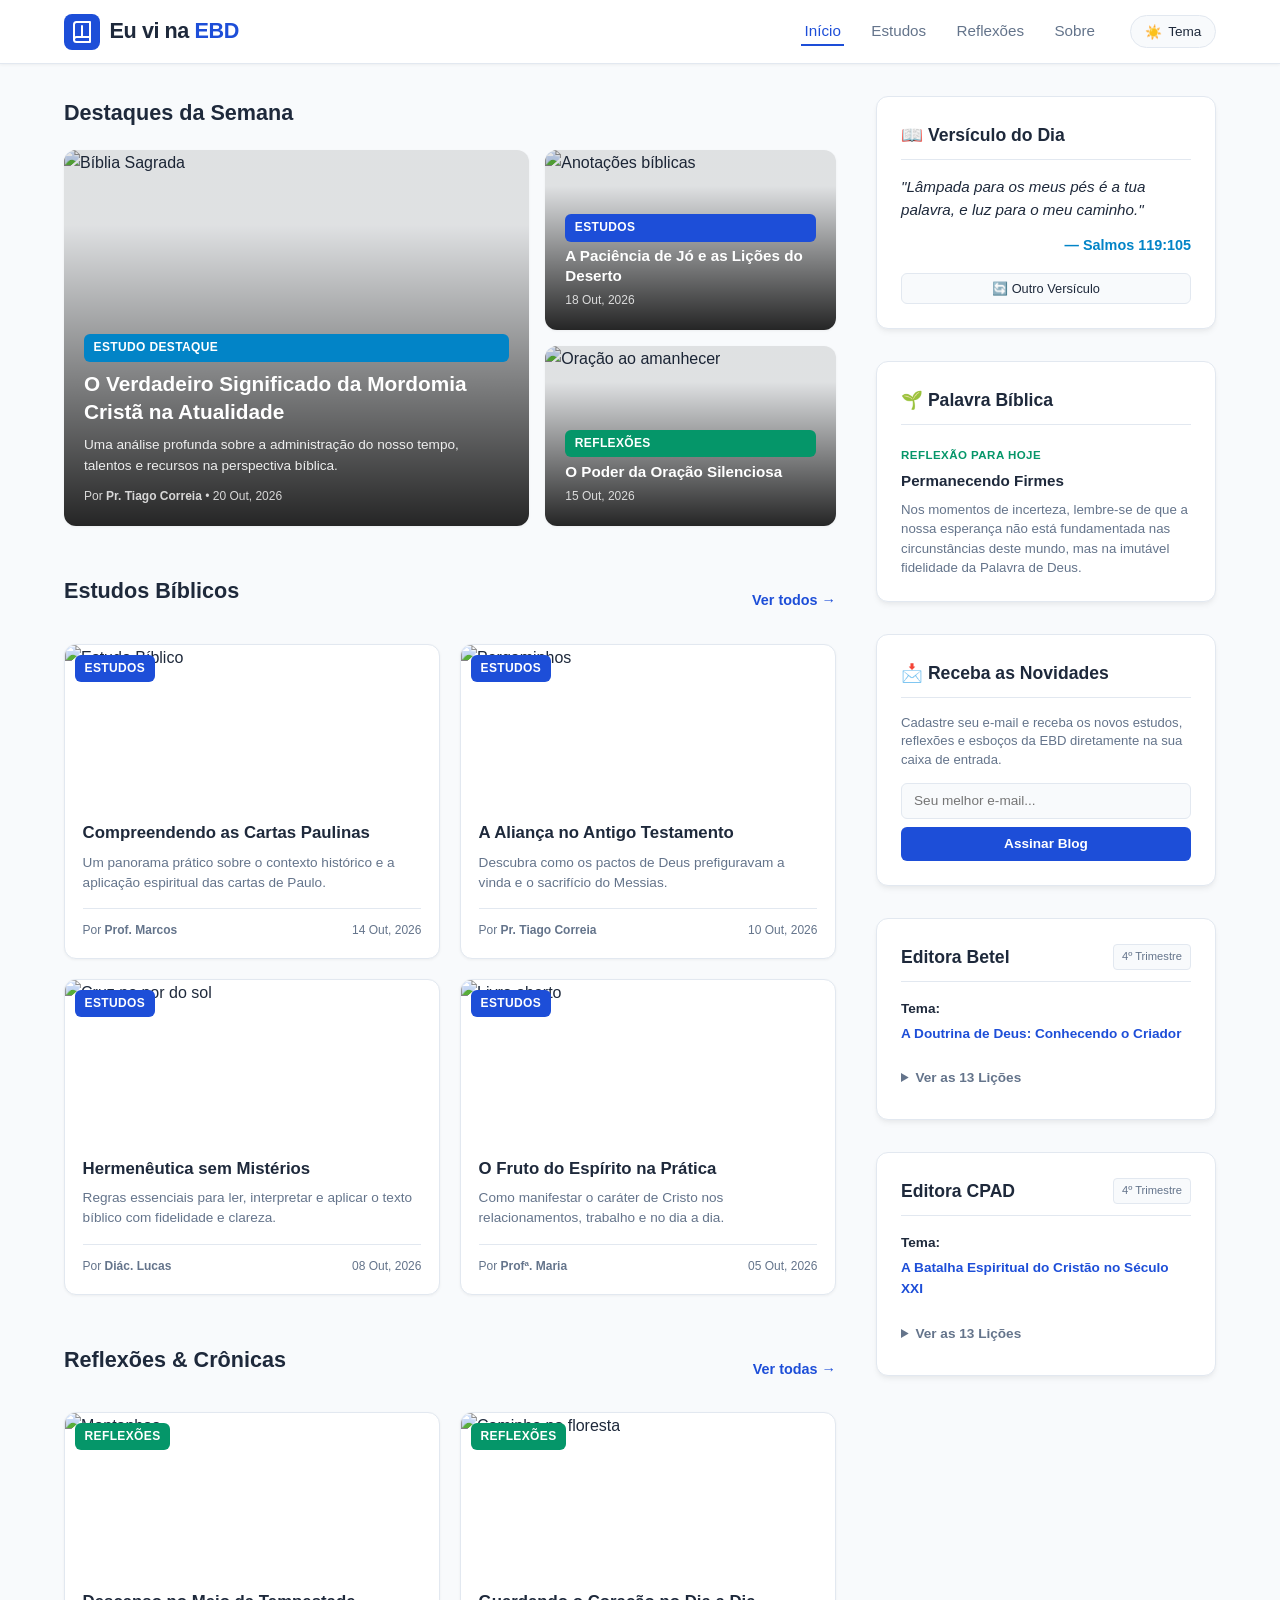
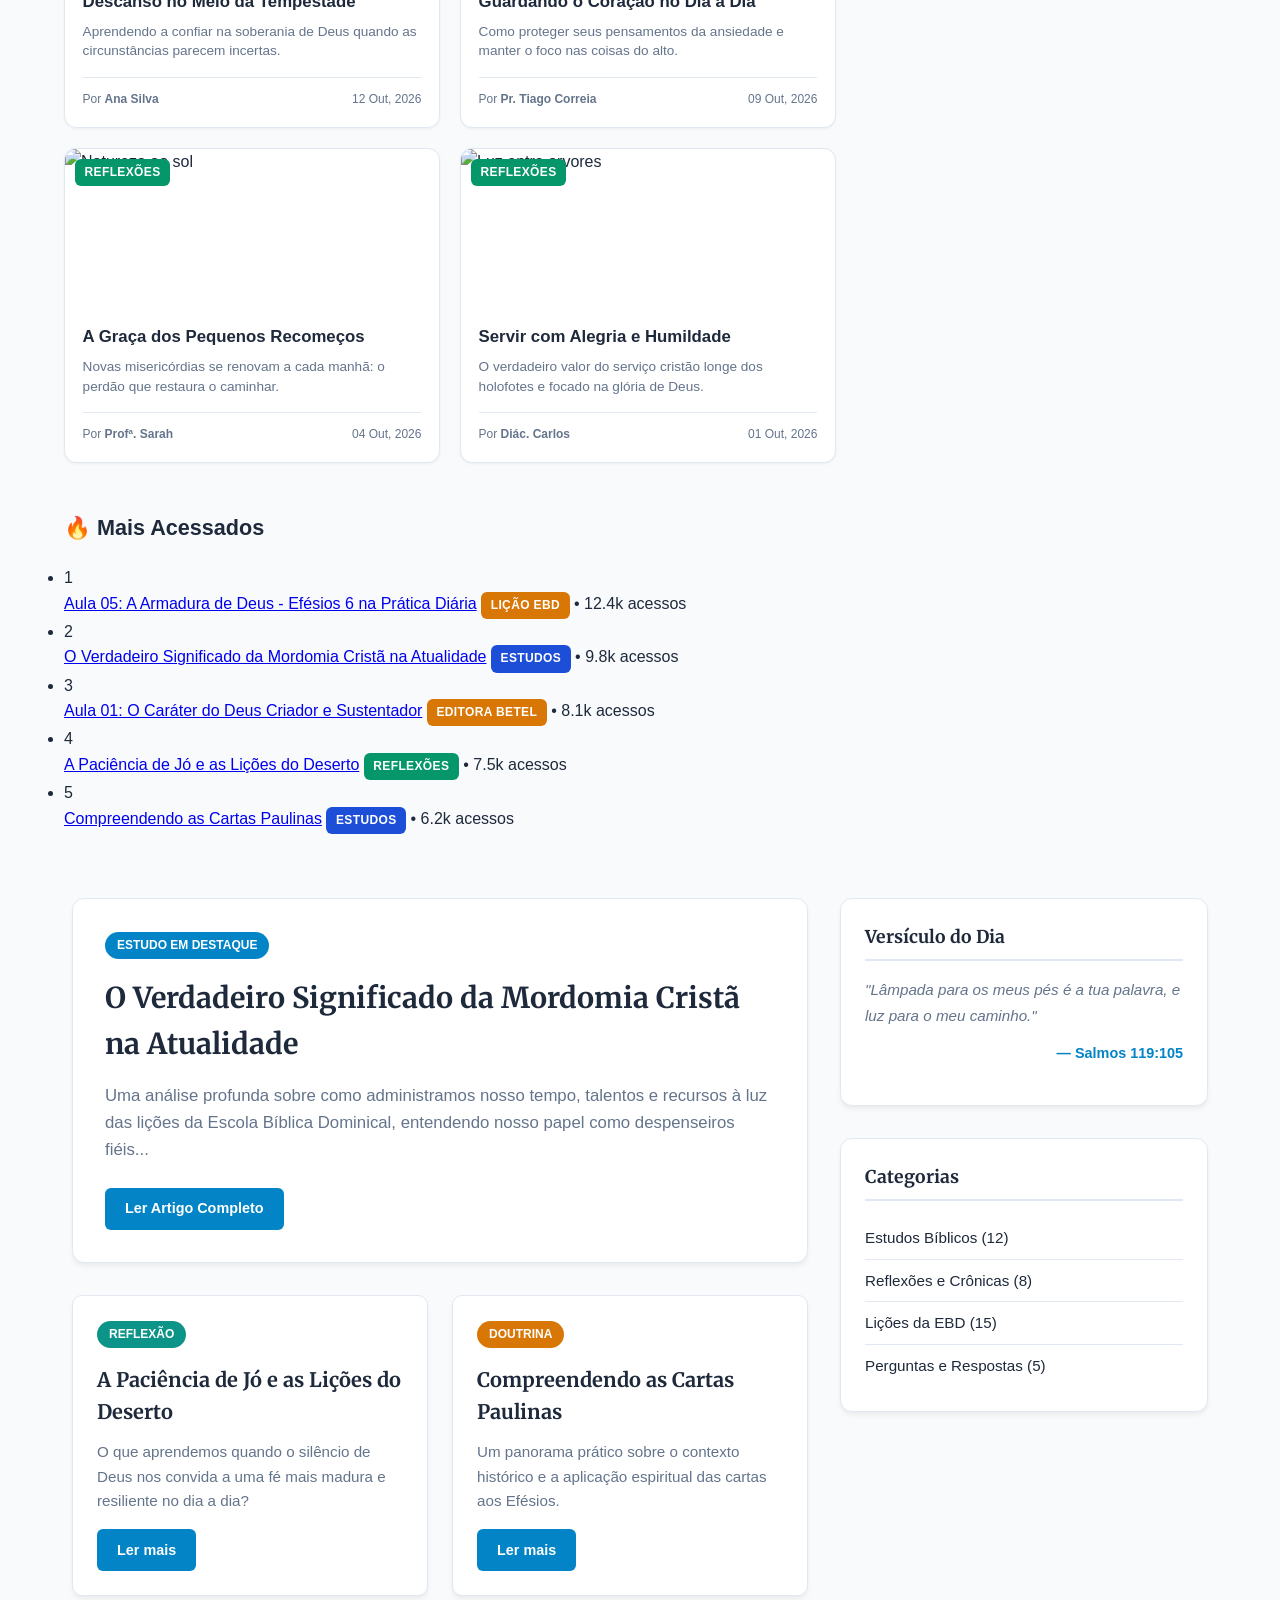
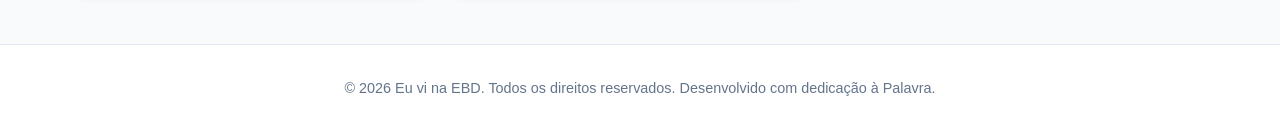
==== commit 47ba5a46: "Update index.html" ====
--- a/index.html
+++ b/index.html
@@ -371,7 +371,6 @@
                 <section class="mosaic-section">
                     <h2 class="section-title">Destaques da Semana</h2>
                     <div class="mosaic-grid">
-                        
                         <article class="mosaic-card large-card">
                             <img src="https://images.unsplash.com/photo-1504052434569-70ad5836ab65?q=80&w=800&auto=format&fit=crop" alt="Bíblia Sagrada">
                             <div class="mosaic-overlay">
@@ -401,7 +400,6 @@
                                 <div class="card-meta"><span>15 Out, 2026</span></div>
                             </div>
                         </article>
-
                     </div>
                 </section>
 
@@ -543,9 +541,51 @@
                     </div>
                 </section>
 
+                <!-- 4. MAIS ACESSADOS (LISTA COMPACTA NA ESQUERDA) -->
+                <section class="left-ranking-section">
+                    <h2 class="section-title">🔥 Mais Acessados</h2>
+                    <ul class="left-ranking-list">
+                        <li class="left-ranking-item">
+                            <span class="rank-badge">1</span>
+                            <div class="rank-item-content">
+                                <a href="#" class="rank-item-title">Aula 05: A Armadura de Deus - Efésios 6 na Prática Diária</a>
+                                <span class="rank-item-meta"><span class="tag tag-revista">Lição EBD</span> • 12.4k acessos</span>
+                            </div>
+                        </li>
+                        <li class="left-ranking-item">
+                            <span class="rank-badge">2</span>
+                            <div class="rank-item-content">
+                                <a href="#" class="rank-item-title">O Verdadeiro Significado da Mordomia Cristã na Atualidade</a>
+                                <span class="rank-item-meta"><span class="tag tag-estudos">Estudos</span> • 9.8k acessos</span>
+                            </div>
+                        </li>
+                        <li class="left-ranking-item">
+                            <span class="rank-badge">3</span>
+                            <div class="rank-item-content">
+                                <a href="#" class="rank-item-title">Aula 01: O Caráter do Deus Criador e Sustentador</a>
+                                <span class="rank-item-meta"><span class="tag tag-revista">Editora Betel</span> • 8.1k acessos</span>
+                            </div>
+                        </li>
+                        <li class="left-ranking-item">
+                            <span class="rank-badge">4</span>
+                            <div class="rank-item-content">
+                                <a href="#" class="rank-item-title">A Paciência de Jó e as Lições do Deserto</a>
+                                <span class="rank-item-meta"><span class="tag tag-reflexoes">Reflexões</span> • 7.5k acessos</span>
+                            </div>
+                        </li>
+                        <li class="left-ranking-item">
+                            <span class="rank-badge">5</span>
+                            <div class="rank-item-content">
+                                <a href="#" class="rank-item-title">Compreendendo as Cartas Paulinas</a>
+                                <span class="rank-item-meta"><span class="tag tag-estudos">Estudos</span> • 6.2k acessos</span>
+                            </div>
+                        </li>
+                    </ul>
+                </section>
+
             </div>
 
-            <!-- COLUNA DIREITA (SIDEBAR REORGANIZADA) -->
+            <!-- COLUNA DIREITA (SIDEBAR) -->
             <aside class="sidebar">
                 
                 <!-- WIDGET 1: Versículo do Dia -->
@@ -574,7 +614,7 @@
                     </div>
                 </div>
 
-                <!-- WIDGET 3: Assinar para Receber Atualizações (Newsletter) -->
+                <!-- WIDGET 3: Receber Atualizações (Newsletter) -->
                 <div class="widget newsletter-widget">
                     <div class="widget-header">
                         <h3>📩 Receba as Novidades</h3>
@@ -586,61 +626,7 @@
                     </form>
                 </div>
 
-                <!-- WIDGET 4: Mais Acessados (Formato Ultracompacto) -->
-                <div class="widget compact-ranking-widget">
-                    <div class="widget-header">
-                        <h3>🔥 Mais Acessados</h3>
-                    </div>
-                    <ol class="compact-ranking-list">
-                        <li>
-                            <a href="#">
-                                <span class="rank-num">1</span>
-                                <div class="rank-details">
-                                    <span class="rank-title">Aula 05: A Armadura de Deus (Efésios 6)</span>
-                                    <small class="rank-views">12.4k acessos</small>
-                                </div>
-                            </a>
-                        </li>
-                        <li>
-                            <a href="#">
-                                <span class="rank-num">2</span>
-                                <div class="rank-details">
-                                    <span class="rank-title">O Verdadeiro Significado da Mordomia Cristã</span>
-                                    <small class="rank-views">9.8k acessos</small>
-                                </div>
-                            </a>
-                        </li>
-                        <li>
-                            <a href="#">
-                                <span class="rank-num">3</span>
-                                <div class="rank-details">
-                                    <span class="rank-title">Aula 01: O Caráter do Deus Criador (Betel)</span>
-                                    <small class="rank-views">8.1k acessos</small>
-                                </div>
-                            </a>
-                        </li>
-                        <li>
-                            <a href="#">
-                                <span class="rank-num">4</span>
-                                <div class="rank-details">
-                                    <span class="rank-title">A Paciência de Jó e as Lições do Deserto</span>
-                                    <small class="rank-views">7.5k acessos</small>
-                                </div>
-                            </a>
-                        </li>
-                        <li>
-                            <a href="#">
-                                <span class="rank-num">5</span>
-                                <div class="rank-details">
-                                    <span class="rank-title">Compreendendo as Cartas Paulinas</span>
-                                    <small class="rank-views">6.2k acessos</small>
-                                </div>
-                            </a>
-                        </li>
-                    </ol>
-                </div>
-
-                <!-- WIDGET 5: Editora Betel -->
+                <!-- WIDGET 4: Editora Betel -->
                 <div class="widget magazine-widget">
                     <div class="widget-header">
                         <h3>Editora Betel</h3>
@@ -670,7 +656,7 @@
                     </details>
                 </div>
 
-                <!-- WIDGET 6: Editora CPAD -->
+                <!-- WIDGET 5: Editora CPAD -->
                 <div class="widget magazine-widget">
                     <div class="widget-header">
                         <h3>Editora CPAD</h3>
@@ -704,7 +690,6 @@
 
         </div>
     </main>
-
     
 
     <div class="container">
--- a/style.css
+++ b/style.css
@@ -667,3 +667,152 @@
         grid-template-columns: 1fr; /* Cards ocupam 100% no celular */
     }
 }
+
+/* ===================================================
+   PALAVRA BÍBLICA / DEVOCIONAL
+   =================================================== */
+.bible-word-widget {
+    background-color: var(--header-bg);
+    border-left: 4px solid #059669;
+}
+
+.word-subtitle {
+    font-size: 0.72rem;
+    font-weight: 700;
+    text-transform: uppercase;
+    color: #059669;
+    letter-spacing: 0.04em;
+}
+
+.word-content h4 {
+    font-size: 0.95rem;
+    color: var(--text-color);
+    margin: 0.2rem 0 0.4rem 0;
+}
+
+.word-content p {
+    font-size: 0.83rem;
+    color: var(--text-muted);
+    line-height: 1.45;
+}
+
+/* ===================================================
+   ÁREA DE ASSINATURA (NEWSLETTER)
+   =================================================== */
+.newsletter-widget {
+    background-color: var(--header-bg);
+    border: 1px solid var(--border-color);
+}
+
+.newsletter-desc {
+    font-size: 0.82rem;
+    color: var(--text-muted);
+    line-height: 1.4;
+    margin-bottom: 0.85rem;
+}
+
+.newsletter-form {
+    display: flex;
+    flex-direction: column;
+    gap: 0.5rem;
+}
+
+.newsletter-input {
+    width: 100%;
+    padding: 0.6rem 0.75rem;
+    border: 1px solid var(--border-color);
+    border-radius: 6px;
+    background-color: var(--bg-color);
+    color: var(--text-color);
+    font-size: 0.85rem;
+    outline: none;
+    transition: border-color 0.2s ease;
+}
+
+.newsletter-input:focus {
+    border-color: var(--primary-color);
+}
+
+.newsletter-btn {
+    width: 100%;
+    padding: 0.6rem;
+    background-color: var(--primary-color);
+    color: #ffffff;
+    border: none;
+    border-radius: 6px;
+    font-size: 0.85rem;
+    font-weight: 600;
+    cursor: pointer;
+    transition: background-color 0.2s ease;
+}
+
+.newsletter-btn:hover {
+    background-color: var(--primary-hover);
+}
+
+/* ===================================================
+   MAIS ACESSADOS (FORMATO ULTRACOMPACTO)
+   =================================================== */
+.compact-ranking-widget {
+    padding: 1.1rem;
+}
+
+.compact-ranking-list {
+    list-style: none;
+    display: flex;
+    flex-direction: column;
+    gap: 0.55rem;
+}
+
+.compact-ranking-list li a {
+    display: flex;
+    align-items: center;
+    gap: 0.75rem;
+    text-decoration: none;
+    padding: 0.35rem 0.4rem;
+    border-radius: 6px;
+    transition: background-color 0.2s ease;
+}
+
+.compact-ranking-list li a:hover {
+    background-color: var(--bg-color);
+}
+
+.rank-num {
+    font-size: 0.9rem;
+    font-weight: 800;
+    color: var(--primary-color);
+    background-color: var(--bg-color);
+    border: 1px solid var(--border-color);
+    min-width: 24px;
+    height: 24px;
+    display: flex;
+    align-items: center;
+    justify-content: center;
+    border-radius: 50%;
+    flex-shrink: 0;
+}
+
+.rank-details {
+    display: flex;
+    flex-direction: column;
+    overflow: hidden;
+}
+
+.rank-title {
+    font-size: 0.82rem;
+    font-weight: 500;
+    color: var(--text-color);
+    white-space: nowrap;
+    overflow: hidden;
+    text-overflow: ellipsis;
+}
+
+.compact-ranking-list li a:hover .rank-title {
+    color: var(--primary-color);
+}
+
+.rank-views {
+    font-size: 0.7rem;
+    color: var(--text-muted);
+}
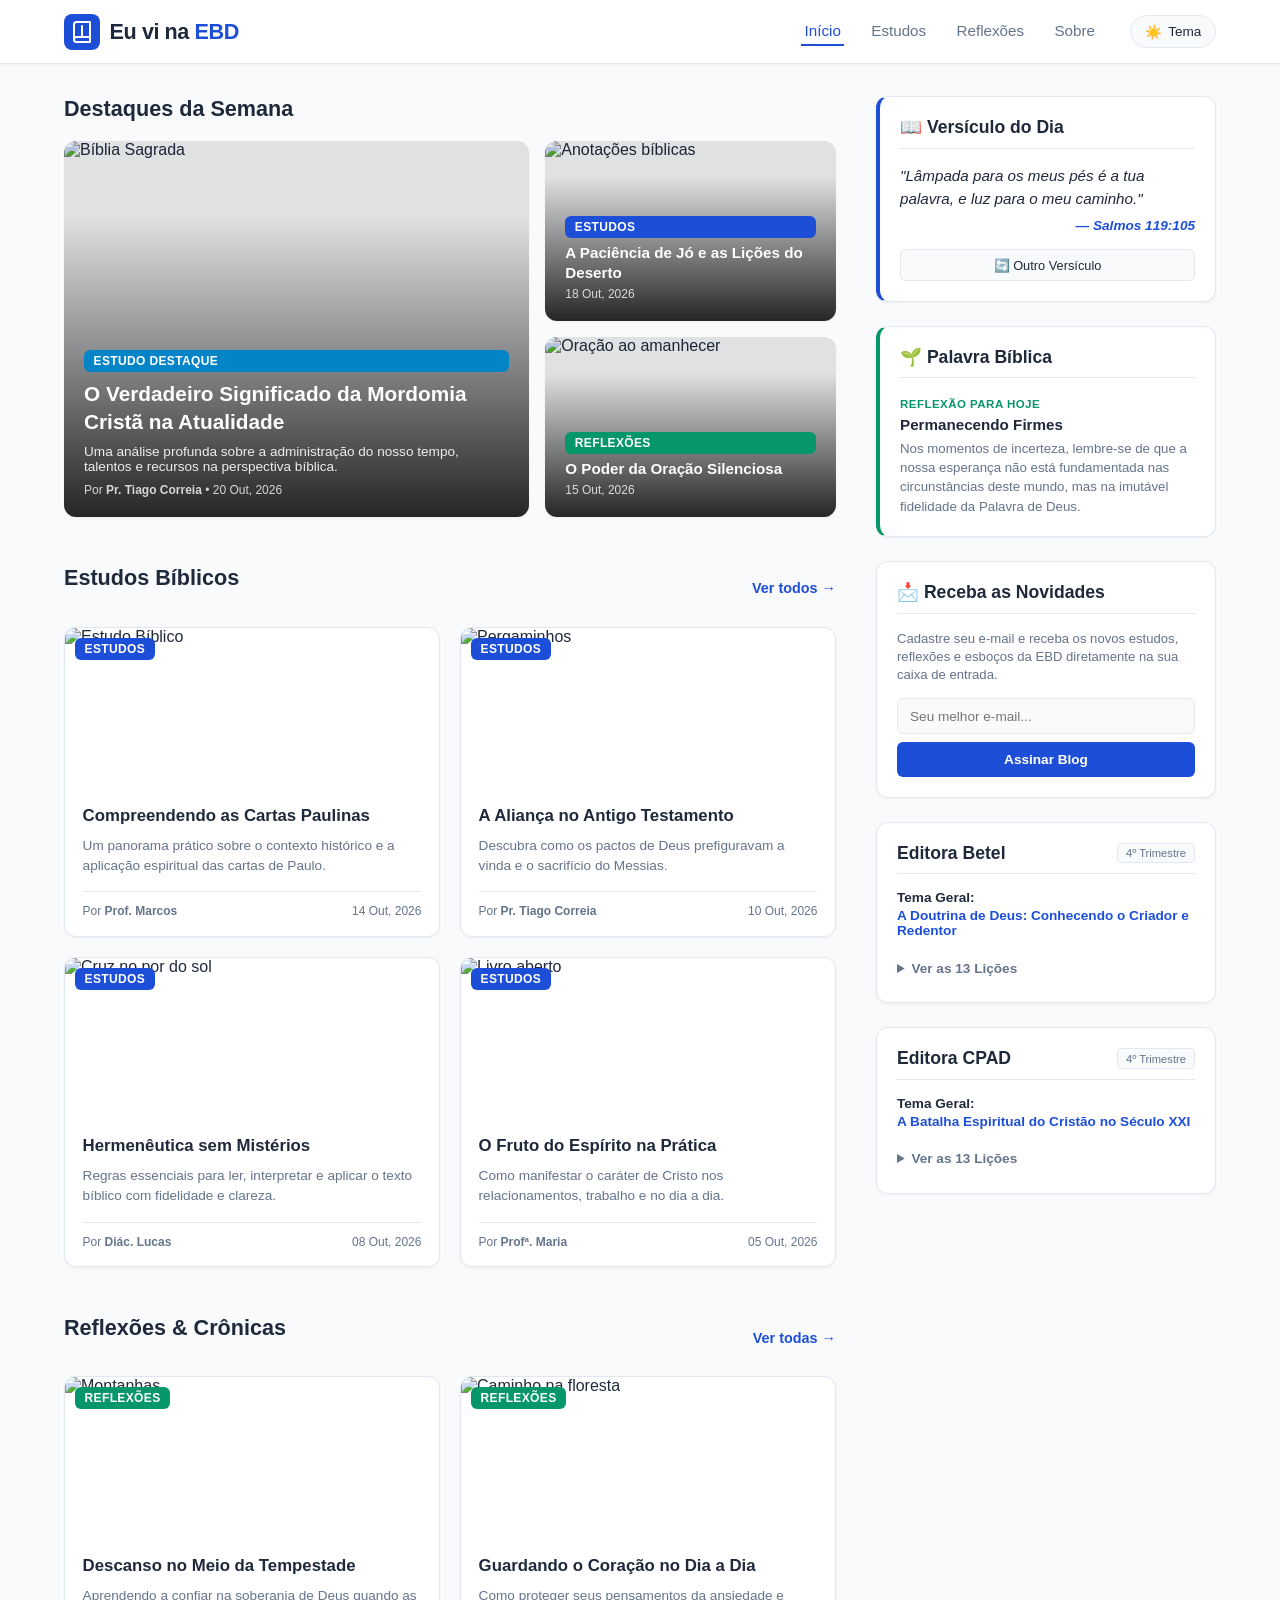
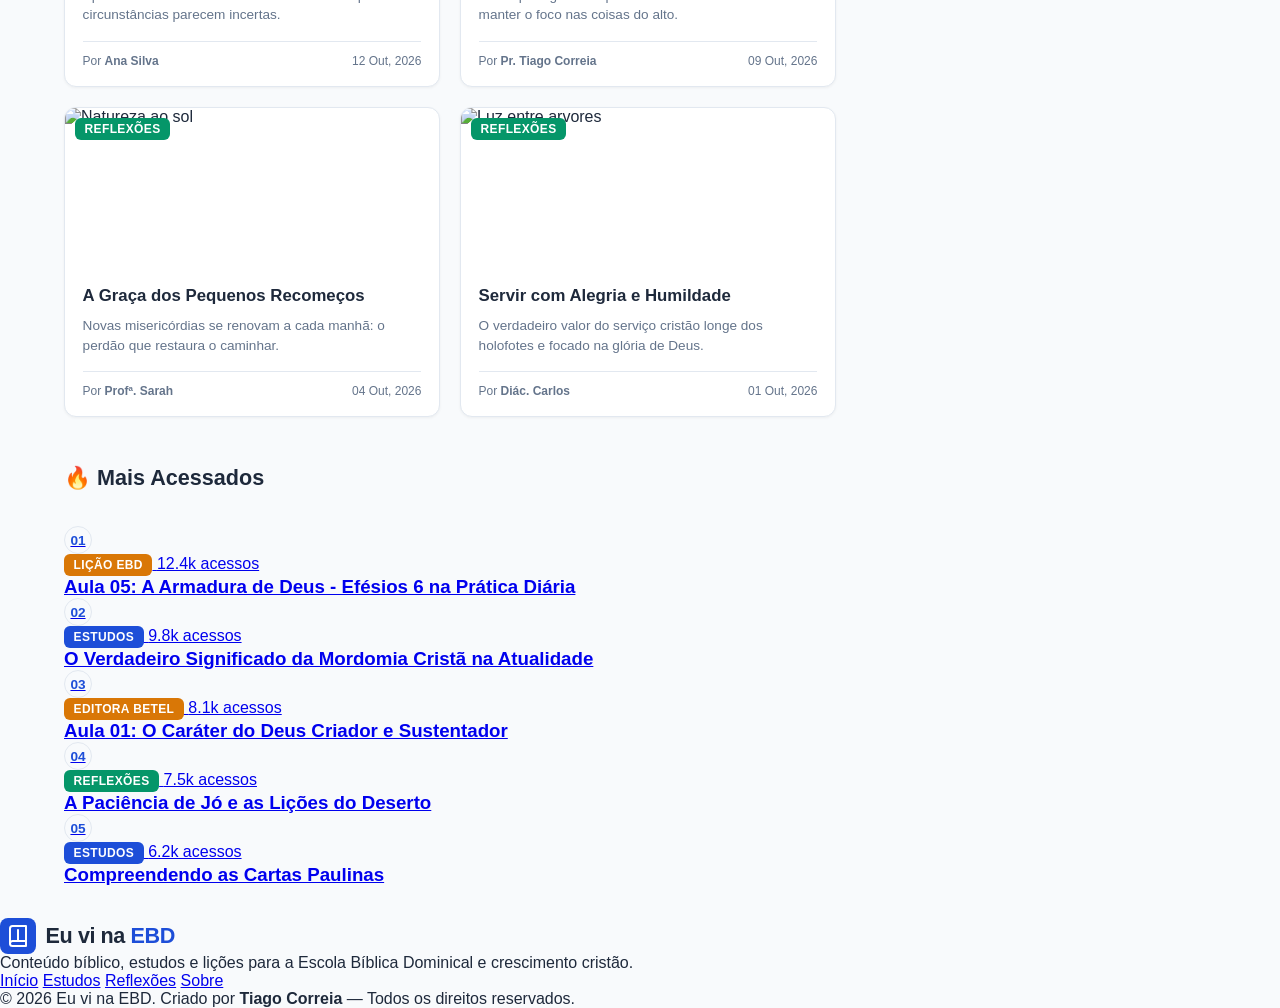
==== commit b541a709: "Update index.html" ====
--- a/index.html
+++ b/index.html
@@ -3,298 +3,19 @@
 <head>
     <meta charset="UTF-8">
     <meta name="viewport" content="width=device-width, initial-scale=1.0">
-    <title>Eu vi na EBD</title>
+    <title>Eu vi na EBD - Blog Bíblico e Educacional</title>
     <!-- Vinculando o CSS externo -->
     <link rel="stylesheet" href="style.css">
 </head>
-    <link href="https://fonts.googleapis.com/css2?family=Merriweather:ital,wght@0,300;0,400;0,700;1,300&family=Inter:wght@400,500,600;700&display=swap" rel="stylesheet">
-    <style>
-        :root {
-            --bg-color: #f8fafc;
-            --card-bg: #ffffff;
-            --text-main: #1e293b;
-            --text-muted: #64748b;
-            --primary: #0284c7;
-            --primary-hover: #0369a1;
-            --border-color: #e2e8f0;
-            --header-bg: #ffffff;
-            --shadow: 0 4px 6px -1px rgba(0, 0, 0, 0.05), 0 2px 4px -1px rgba(0, 0, 0, 0.03);
-        }
-
-        [data-theme="dark"] {
-            --bg-color: #0f172a;
-            --card-bg: #1e293b;
-            --text-main: #f1f5f9;
-            --text-muted: #94a3b8;
-            --primary: #38bdf8;
-            --primary-hover: #0ea5e9;
-            --border-color: #334155;
-            --header-bg: #1e293b;
-            --shadow: 0 4px 6px -1px rgba(0, 0, 0, 0.3);
-        }
-
-        * {
-            margin: 0;
-            padding: 0;
-            box-sizing: border-box;
-            transition: background-color 0.3s ease, color 0.3s ease, border-color 0.3s ease;
-        }
-
-        body {
-            font-family: 'Inter', sans-serif;
-            background-color: var(--bg-color);
-            color: var(--text-main);
-            line-height: 1.6;
-        }
-
-        header {
-            background-color: var(--header-bg);
-            border-bottom: 1px solid var(--border-color);
-            position: sticky;
-            top: 0;
-            z-index: 100;
-            box-shadow: var(--shadow);
-        }
-
-        .nav-container {
-            max-width: 1200px;
-            margin: 0 auto;
-            padding: 1rem 2rem;
-            display: flex;
-            justify-content: space-between;
-            align-items: center;
-        }
-
-        .logo {
-            font-family: 'Merriweather', serif;
-            font-size: 1.5rem;
-            font-weight: 700;
-            color: var(--primary);
-            text-decoration: none;
-        }
-
-        .nav-links {
-            display: flex;
-            gap: 1.5rem;
-            align-items: center;
-        }
-
-        .nav-links a {
-            text-decoration: none;
-            color: var(--text-main);
-            font-weight: 500;
-            font-size: 0.95rem;
-        }
-
-        .nav-links a:hover {
-            color: var(--primary);
-        }
-
-        .theme-toggle {
-            background: none;
-            border: 1px solid var(--border-color);
-            color: var(--text-main);
-            padding: 0.5rem 0.75rem;
-            border-radius: 6px;
-            cursor: pointer;
-            font-size: 0.9rem;
-            font-weight: 500;
-        }
-
-        .theme-toggle:hover {
-            background-color: var(--border-color);
-        }
-
-        .container {
-            max-width: 1200px;
-            margin: 2rem auto;
-            padding: 0 2rem;
-            display: grid;
-            grid-template-columns: 2fr 1fr;
-            gap: 2rem;
-        }
-
-        @media (max-width: 768px) {
-            .container {
-                grid-template-columns: 1fr;
-            }
-            .nav-container {
-                padding: 1rem;
-            }
-        }
-
-        /* Destaque Principal */
-        .featured-post {
-            background-color: var(--card-bg);
-            border: 1px solid var(--border-color);
-            border-radius: 12px;
-            overflow: hidden;
-            box-shadow: var(--shadow);
-            margin-bottom: 2rem;
-        }
-
-        .featured-content {
-            padding: 2rem;
-        }
-
-        .badge {
-            display: inline-block;
-            background-color: var(--primary);
-            color: #ffffff;
-            font-size: 0.75rem;
-            font-weight: 600;
-            padding: 0.25rem 0.75rem;
-            border-radius: 50px;
-            text-transform: uppercase;
-            margin-bottom: 1rem;
-        }
-
-        .post-title {
-            font-family: 'Merriweather', serif;
-            font-size: 1.8rem;
-            margin-bottom: 1rem;
-            color: var(--text-main);
-        }
-
-        .post-excerpt {
-            color: var(--text-muted);
-            margin-bottom: 1.5rem;
-            font-size: 1.05rem;
-        }
-
-        .btn {
-            display: inline-block;
-            background-color: var(--primary);
-            color: #ffffff;
-            padding: 0.6rem 1.25rem;
-            border-radius: 6px;
-            text-decoration: none;
-            font-weight: 600;
-            font-size: 0.9rem;
-        }
-
-        .btn:hover {
-            background-color: var(--primary-hover);
-        }
-
-        /* Grid de Posts */
-        .posts-grid {
-            display: grid;
-            grid-template-columns: 1fr 1fr;
-            gap: 1.5rem;
-        }
-
-        @media (max-width: 600px) {
-            .posts-grid {
-                grid-template-columns: 1fr;
-            }
-        }
-
-        .post-card {
-            background-color: var(--card-bg);
-            border: 1px solid var(--border-color);
-            border-radius: 10px;
-            padding: 1.5rem;
-            box-shadow: var(--shadow);
-            display: flex;
-            flex-direction: column;
-            justify-content: space-between;
-        }
-
-        .post-card .post-title {
-            font-size: 1.25rem;
-            margin-bottom: 0.75rem;
-        }
-
-        .post-card .post-excerpt {
-            font-size: 0.95rem;
-            margin-bottom: 1rem;
-        }
-
-        /* Sidebar */
-        .sidebar {
-            display: flex;
-            flex-direction: column;
-            gap: 2rem;
-        }
-
-        .widget {
-            background-color: var(--card-bg);
-            border: 1px solid var(--border-color);
-            border-radius: 12px;
-            padding: 1.5rem;
-            box-shadow: var(--shadow);
-        }
-
-        .widget-title {
-            font-family: 'Merriweather', serif;
-            font-size: 1.1rem;
-            margin-bottom: 1rem;
-            padding-bottom: 0.5rem;
-            border-bottom: 2px solid var(--border-color);
-        }
-
-        .verse-box {
-            font-style: italic;
-            color: var(--text-muted);
-            font-size: 0.95rem;
-            line-height: 1.7;
-        }
-
-        .verse-ref {
-            display: block;
-            margin-top: 0.75rem;
-            font-weight: 600;
-            font-style: normal;
-            color: var(--primary);
-            font-size: 0.9rem;
-        }
-
-        .categories-list {
-            list-style: none;
-        }
-
-        .categories-list li {
-            padding: 0.5rem 0;
-            border-bottom: 1px solid var(--border-color);
-        }
-
-        .categories-list li:last-child {
-            border-bottom: none;
-        }
-
-        .categories-list a {
-            text-decoration: none;
-            color: var(--text-main);
-            font-size: 0.95rem;
-        }
-
-        .categories-list a:hover {
-            color: var(--primary);
-        }
-
-        /* Rodapé */
-        footer {
-            text-align: center;
-            padding: 2rem;
-            margin-top: 3rem;
-            border-top: 1px solid var(--border-color);
-            color: var(--text-muted);
-            font-size: 0.9rem;
-            background-color: var(--header-bg);
-        }
-    </style>
-</head>
-
-    <body>
-
+<body>
+
+    <!-- CABEÇALHO E MENU DE NAVEGAÇÃO -->
     <header class="navbar-header">
         <div class="header-container">
             
-            <!-- Logo do Blog (Vinculada à página inicial) -->
+            <!-- Logo do Blog (Link para inicio) -->
             <a href="index.html" class="brand-logo" aria-label="Página Inicial - Eu vi na EBD">
                 <span class="logo-icon">
-                    <!-- Ícone minimalista de Bíblia / Livro Aberto em SVG -->
                     <svg xmlns="http://www.w3.org/2000/svg" viewBox="0 0 24 24" fill="none" stroke="currentColor" stroke-width="2" stroke-linecap="round" stroke-linejoin="round">
                         <path d="M4 19.5A2.5 2.5 0 0 1 6.5 17H20"></path>
                         <path d="M6.5 2H20v20H6.5A2.5 2.5 0 0 1 4 19.5v-15A2.5 2.5 0 0 1 6.5 2z"></path>
@@ -304,14 +25,14 @@
                 <span class="logo-text">Eu vi na <strong class="highlight">EBD</strong></span>
             </a>
 
-            <!-- Botão Hambúrguer para Mobile/Tablet -->
+            <!-- Botão Hambúrguer Mobile -->
             <button class="hamburger-btn" id="hamburgerBtn" aria-label="Abrir Menu">
                 <span class="bar"></span>
                 <span class="bar"></span>
                 <span class="bar"></span>
             </button>
 
-            <!-- Navegação de Links -->
+            <!-- Links de Navegação -->
             <nav class="nav-menu" id="navMenu">
                 <ul class="nav-list">
                     <li><a href="index.html" class="nav-link active">Início</a></li>
@@ -331,36 +52,7 @@
         </div>
     </header>
 
-    <!-- Script leve para interatividade do menu e do tema -->
-    <script>
-        // Lógica do Menu Hambúrguer
-        const hamburgerBtn = document.getElementById('hamburgerBtn');
-        const navMenu = document.getElementById('navMenu');
-
-        hamburgerBtn.addEventListener('click', () => {
-            hamburgerBtn.classList.toggle('active');
-            navMenu.classList.toggle('active');
-        });
-
-        // Lógica de Alternância de Tema (Claro / Escuro)
-        const themeToggleBtn = document.getElementById('themeToggleBtn');
-        const htmlElement = document.documentElement;
-
-        // Recupera o tema salvo no navegador (se houver)
-        const savedTheme = localStorage.getItem('theme') || 'light';
-        htmlElement.setAttribute('data-theme', savedTheme);
-
-        themeToggleBtn.addEventListener('click', () => {
-            const currentTheme = htmlElement.getAttribute('data-theme');
-            const newTheme = currentTheme === 'light' ? 'dark' : 'light';
-            
-            htmlElement.setAttribute('data-theme', newTheme);
-            localStorage.setItem('theme', newTheme);
-        });
-    </script>
-<body>
-
-<!-- CONTEÚDO PRINCIPAL DO BLOG -->
+    <!-- CONTEÚDO PRINCIPAL DO BLOG (2 COLUNAS) -->
     <main class="main-wrapper">
         <div class="content-container">
             
@@ -371,6 +63,7 @@
                 <section class="mosaic-section">
                     <h2 class="section-title">Destaques da Semana</h2>
                     <div class="mosaic-grid">
+                        
                         <article class="mosaic-card large-card">
                             <img src="https://images.unsplash.com/photo-1504052434569-70ad5836ab65?q=80&w=800&auto=format&fit=crop" alt="Bíblia Sagrada">
                             <div class="mosaic-overlay">
@@ -400,16 +93,18 @@
                                 <div class="card-meta"><span>15 Out, 2026</span></div>
                             </div>
                         </article>
+
                     </div>
                 </section>
 
                 <!-- 2. FEED DE ESTUDOS (4 Cards) -->
-                <section class="feed-section">
+                <section class="feed-section" id="estudos">
                     <div class="section-header">
                         <h2 class="section-title">Estudos Bíblicos</h2>
                         <a href="#estudos" class="see-all">Ver todos →</a>
                     </div>
                     <div class="feed-grid">
+                        
                         <article class="feed-card">
                             <div class="card-image">
                                 <img src="https://images.unsplash.com/photo-1507434965515-61970f2bd7c6?q=80&w=500&auto=format&fit=crop" alt="Estudo Bíblico">
@@ -469,16 +164,18 @@
                                 </div>
                             </div>
                         </article>
+
                     </div>
                 </section>
 
                 <!-- 3. FEED DE REFLEXÕES (4 Cards) -->
-                <section class="feed-section">
+                <section class="feed-section" id="reflexoes">
                     <div class="section-header">
                         <h2 class="section-title">Reflexões & Crônicas</h2>
                         <a href="#reflexoes" class="see-all">Ver todas →</a>
                     </div>
                     <div class="feed-grid">
+                        
                         <article class="feed-card">
                             <div class="card-image">
                                 <img src="https://images.unsplash.com/photo-1509021436468-1b5a3f4e71c7?q=80&w=500&auto=format&fit=crop" alt="Montanhas">
@@ -538,54 +235,81 @@
                                 </div>
                             </div>
                         </article>
+
                     </div>
                 </section>
 
-                <!-- 4. MAIS ACESSADOS (LISTA COMPACTA NA ESQUERDA) -->
-                <section class="left-ranking-section">
-                    <h2 class="section-title">🔥 Mais Acessados</h2>
-                    <ul class="left-ranking-list">
-                        <li class="left-ranking-item">
-                            <span class="rank-badge">1</span>
-                            <div class="rank-item-content">
-                                <a href="#" class="rank-item-title">Aula 05: A Armadura de Deus - Efésios 6 na Prática Diária</a>
-                                <span class="rank-item-meta"><span class="tag tag-revista">Lição EBD</span> • 12.4k acessos</span>
-                            </div>
-                        </li>
-                        <li class="left-ranking-item">
-                            <span class="rank-badge">2</span>
-                            <div class="rank-item-content">
-                                <a href="#" class="rank-item-title">O Verdadeiro Significado da Mordomia Cristã na Atualidade</a>
-                                <span class="rank-item-meta"><span class="tag tag-estudos">Estudos</span> • 9.8k acessos</span>
-                            </div>
-                        </li>
-                        <li class="left-ranking-item">
-                            <span class="rank-badge">3</span>
-                            <div class="rank-item-content">
-                                <a href="#" class="rank-item-title">Aula 01: O Caráter do Deus Criador e Sustentador</a>
-                                <span class="rank-item-meta"><span class="tag tag-revista">Editora Betel</span> • 8.1k acessos</span>
-                            </div>
-                        </li>
-                        <li class="left-ranking-item">
-                            <span class="rank-badge">4</span>
-                            <div class="rank-item-content">
-                                <a href="#" class="rank-item-title">A Paciência de Jó e as Lições do Deserto</a>
-                                <span class="rank-item-meta"><span class="tag tag-reflexoes">Reflexões</span> • 7.5k acessos</span>
-                            </div>
-                        </li>
-                        <li class="left-ranking-item">
-                            <span class="rank-badge">5</span>
-                            <div class="rank-item-content">
-                                <a href="#" class="rank-item-title">Compreendendo as Cartas Paulinas</a>
-                                <span class="rank-item-meta"><span class="tag tag-estudos">Estudos</span> • 6.2k acessos</span>
-                            </div>
-                        </li>
-                    </ul>
+                <!-- 4. MAIS ACESSADOS -->
+                <section class="popular-posts-section">
+                    <div class="section-header">
+                        <h2 class="section-title">
+                            <span>🔥</span> Mais Acessados
+                        </h2>
+                    </div>
+
+                    <div class="popular-posts-list">
+                        
+                        <a href="#" class="popular-card">
+                            <div class="rank-badge rank-1">01</div>
+                            <div class="popular-card-content">
+                                <div class="card-meta-top">
+                                    <span class="tag tag-revista">Lição EBD</span>
+                                    <span class="views-info">12.4k acessos</span>
+                                </div>
+                                <h3 class="card-post-title">Aula 05: A Armadura de Deus - Efésios 6 na Prática Diária</h3>
+                            </div>
+                        </a>
+
+                        <a href="#" class="popular-card">
+                            <div class="rank-badge rank-2">02</div>
+                            <div class="popular-card-content">
+                                <div class="card-meta-top">
+                                    <span class="tag tag-estudos">Estudos</span>
+                                    <span class="views-info">9.8k acessos</span>
+                                </div>
+                                <h3 class="card-post-title">O Verdadeiro Significado da Mordomia Cristã na Atualidade</h3>
+                            </div>
+                        </a>
+
+                        <a href="#" class="popular-card">
+                            <div class="rank-badge rank-3">03</div>
+                            <div class="popular-card-content">
+                                <div class="card-meta-top">
+                                    <span class="tag tag-revista">Editora Betel</span>
+                                    <span class="views-info">8.1k acessos</span>
+                                </div>
+                                <h3 class="card-post-title">Aula 01: O Caráter do Deus Criador e Sustentador</h3>
+                            </div>
+                        </a>
+
+                        <a href="#" class="popular-card">
+                            <div class="rank-badge">04</div>
+                            <div class="popular-card-content">
+                                <div class="card-meta-top">
+                                    <span class="tag tag-reflexoes">Reflexões</span>
+                                    <span class="views-info">7.5k acessos</span>
+                                </div>
+                                <h3 class="card-post-title">A Paciência de Jó e as Lições do Deserto</h3>
+                            </div>
+                        </a>
+
+                        <a href="#" class="popular-card">
+                            <div class="rank-badge">05</div>
+                            <div class="popular-card-content">
+                                <div class="card-meta-top">
+                                    <span class="tag tag-estudos">Estudos</span>
+                                    <span class="views-info">6.2k acessos</span>
+                                </div>
+                                <h3 class="card-post-title">Compreendendo as Cartas Paulinas</h3>
+                            </div>
+                        </a>
+
+                    </div>
                 </section>
 
             </div>
 
-            <!-- COLUNA DIREITA (SIDEBAR) -->
+            <!-- COLUNA DIREITA (SIDEBAR WIDGETS) -->
             <aside class="sidebar">
                 
                 <!-- WIDGET 1: Versículo do Dia -->
@@ -614,7 +338,7 @@
                     </div>
                 </div>
 
-                <!-- WIDGET 3: Receber Atualizações (Newsletter) -->
+                <!-- WIDGET 3: Newsletter / Assinar Blog -->
                 <div class="widget newsletter-widget">
                     <div class="widget-header">
                         <h3>📩 Receba as Novidades</h3>
@@ -626,15 +350,15 @@
                     </form>
                 </div>
 
-                <!-- WIDGET 4: Editora Betel -->
+                <!-- WIDGET 4: Revista Editora Betel -->
                 <div class="widget magazine-widget">
                     <div class="widget-header">
                         <h3>Editora Betel</h3>
                         <span class="badge-trimestre">4º Trimestre</span>
                     </div>
                     <div class="magazine-info">
-                        <strong>Tema:</strong>
-                        <p class="theme-title">A Doutrina de Deus: Conhecendo o Criador</p>
+                        <strong>Tema Geral:</strong>
+                        <p class="theme-title">A Doutrina de Deus: Conhecendo o Criador e Redentor</p>
                     </div>
                     <details class="lessons-accordion">
                         <summary>Ver as 13 Lições</summary>
@@ -656,14 +380,14 @@
                     </details>
                 </div>
 
-                <!-- WIDGET 5: Editora CPAD -->
+                <!-- WIDGET 5: Revista Editora CPAD -->
                 <div class="widget magazine-widget">
                     <div class="widget-header">
                         <h3>Editora CPAD</h3>
                         <span class="badge-trimestre">4º Trimestre</span>
                     </div>
                     <div class="magazine-info">
-                        <strong>Tema:</strong>
+                        <strong>Tema Geral:</strong>
                         <p class="theme-title">A Batalha Espiritual do Cristão no Século XXI</p>
                     </div>
                     <details class="lessons-accordion">
@@ -690,83 +414,78 @@
 
         </div>
     </main>
-    
-
-    <div class="container">
-        <!-- Conteúdo Principal -->
-        <main>
-            <article class="featured-post">
-                <div class="featured-content">
-                    <span class="badge">Estudo em Destaque</span>
-<h2 class="post-title">O Verdadeiro Significado da Mordomia Cristã na Atualidade</h2>
-                    <p class="post-excerpt">Uma análise profunda sobre como administramos nosso tempo, talentos e recursos à luz das lições da Escola Bíblica Dominical, entendendo nosso papel como despenseiros fiéis...</p>
-                    <a href="#" class="btn">Ler Artigo Completo</a>
-                </div>
-            </article>
-
-            <div class="posts-grid">
-                <article class="post-card">
-                    <div>
-                        <span class="badge" style="background-color: #0d9488;">Reflexão</span>
-                        <h3 class="post-title">A Paciência de Jó e as Lições do Deserto</h3>
-                        <p class="post-excerpt">O que aprendemos quando o silêncio de Deus nos convida a uma fé mais madura e resiliente no dia a dia?</p>
-                    </div>
-                    <a href="#" class="btn" style="align-self: flex-start;">Ler mais</a>
-                </article>
-
-                <article class="post-card">
-                    <div>
-                        <span class="badge" style="background-color: #d97706;">Doutrina</span>
-                        <h3 class="post-title">Compreendendo as Cartas Paulinas</h3>
-                        <p class="post-excerpt">Um panorama prático sobre o contexto histórico e a aplicação espiritual das cartas aos Efésios.</p>
-                    </div>
-                    <a href="#" class="btn" style="align-self: flex-start;">Ler mais</a>
-                </article>
+
+    <!-- RODAPÉ DO BLOG -->
+    <footer class="main-footer">
+        <div class="footer-container">
+            <div class="footer-brand">
+                <a href="index.html" class="brand-logo">
+                    <span class="logo-icon">
+                        <svg xmlns="http://www.w3.org/2000/svg" viewBox="0 0 24 24" fill="none" stroke="currentColor" stroke-width="2" stroke-linecap="round" stroke-linejoin="round">
+                            <path d="M4 19.5A2.5 2.5 0 0 1 6.5 17H20"></path>
+                            <path d="M6.5 2H20v20H6.5A2.5 2.5 0 0 1 4 19.5v-15A2.5 2.5 0 0 1 6.5 2z"></path>
+                            <path d="M12 6v10"></path>
+                        </svg>
+                    </span>
+                    <span class="logo-text">Eu vi na <strong class="highlight">EBD</strong></span>
+                </a>
+                <p class="footer-description">Conteúdo bíblico, estudos e lições para a Escola Bíblica Dominical e crescimento cristão.</p>
             </div>
-        </main>
-
-        <!-- Barra Lateral -->
-        <aside class="sidebar">
-            <div class="widget">
-                <h3 class="widget-title">Versículo do Dia</h3>
-                <blockquote class="verse-box">
-                    "Lâmpada para os meus pés é a tua palavra, e luz para o meu caminho."
-                    <span class="verse-ref">— Salmos 119:105</span>
-                </blockquote>
+            
+            <div class="footer-links">
+                <a href="index.html">Início</a>
+                <a href="#estudos">Estudos</a>
+                <a href="#reflexoes">Reflexões</a>
+                <a href="#sobre">Sobre</a>
             </div>
-
-            <div class="widget">
-                <h3 class="widget-title">Categorias</h3>
-                <ul class="categories-list">
-                    <li><a href="#">Estudos Bíblicos (12)</a></li>
-                    <li><a href="#">Reflexões e Crônicas (8)</a></li>
-                    <li><a href="#">Lições da EBD (15)</a></li>
-                    <li><a href="#">Perguntas e Respostas (5)</a></li>
-                </ul>
-            </div>
-        </aside>
-    </div>
-
-    <footer>
-        <p>&copy; 2026 Eu vi na EBD. Todos os direitos reservados. Desenvolvido com dedicação à Palavra.</p>
+        </div>
+
+        <div class="footer-bottom">
+            <p>&copy; 2026 Eu vi na EBD. Criado por <strong>Tiago Correia</strong> — Todos os direitos reservados.</p>
+        </div>
     </footer>
 
+    <!-- SCRIPTS LEVES (Menu Hambúrguer, Modo Claro/Escuro e Versículos) -->
     <script>
-        // Lógica para Alternar o Tema (Claro / Escuro)
-        const themeToggle = document.getElementById('themeToggle');
+        // 1. Lógica do Menu Hambúrguer (Mobile)
+        const hamburgerBtn = document.getElementById('hamburgerBtn');
+        const navMenu = document.getElementById('navMenu');
+
+        hamburgerBtn.addEventListener('click', () => {
+            hamburgerBtn.classList.toggle('active');
+            navMenu.classList.toggle('active');
+        });
+
+        // 2. Alternância de Tema (Light / Dark) com LocalStorage
+        const themeToggleBtn = document.getElementById('themeToggleBtn');
         const htmlElement = document.documentElement;
 
-        // Verifica preferência salva ou padrão do sistema
         const savedTheme = localStorage.getItem('theme') || 'light';
         htmlElement.setAttribute('data-theme', savedTheme);
 
-        themeToggle.addEventListener('click', () => {
+        themeToggleBtn.addEventListener('click', () => {
             const currentTheme = htmlElement.getAttribute('data-theme');
             const newTheme = currentTheme === 'light' ? 'dark' : 'light';
             
             htmlElement.setAttribute('data-theme', newTheme);
             localStorage.setItem('theme', newTheme);
         });
+
+        // 3. Alternador Dinâmico de Versículos
+        const verses = [
+            { quote: "Lâmpada para os meus pés é a tua palavra, e luz para o meu caminho.", ref: "Salmos 119:105" },
+            { quote: "Tudo posso naquele que me fortalece.", ref: "Filipenses 4:13" },
+            { quote: "O Senhor é o meu pastor; nada me faltará.", ref: "Salmos 23:1" },
+            { quote: "Porque Deus amou o mundo de tal maneira que deu o seu Filho unigênito...", ref: "João 3:16" },
+            { quote: "Buscar-me-eis e me achareis quando me buscardes de todo o vosso coração.", ref: "Jeremias 29:13" }
+        ];
+
+        let verseIndex = 0;
+        function nextVerse() {
+            verseIndex = (verseIndex + 1) % verses.length;
+            document.getElementById('dailyVerse').textContent = `"${verses[verseIndex].quote}"`;
+            document.getElementById('dailyRef').textContent = `— ${verses[verseIndex].ref}`;
+        }
     </script>
 
 </body>
--- a/style.css
+++ b/style.css
@@ -463,55 +463,92 @@
 }
 
 /* ===================================================
-   4. MAIS ACESSADOS (RANKING TOP 5)
-   =================================================== */
-.top-ranking-section {
+   MAIS ACESSADOS (LISTA COMPACTA NA ESQUERDA)
+   =================================================== */
+.left-ranking-section {
     background-color: var(--header-bg);
     border: 1px solid var(--border-color);
     border-radius: 12px;
-    padding: 1.5rem;
+    padding: 1.25rem 1.5rem;
     margin-bottom: 2rem;
-}
-
-.ranking-list {
-    display: flex;
-    flex-direction: column;
+    box-shadow: var(--shadow-sm);
+}
+
+.left-ranking-list {
+    list-style: none;
+    display: flex;
+    flex-direction: column;
+    gap: 0.5rem;
+}
+
+.left-ranking-item {
+    display: flex;
+    align-items: center;
     gap: 1rem;
-}
-
-.ranking-item {
-    display: flex;
-    align-items: center;
-    gap: 1.2rem;
+    padding: 0.5rem 0.6rem;
+    border-radius: 8px;
+    border-bottom: 1px solid var(--border-color);
+    transition: background-color 0.2s ease;
+}
+
+.left-ranking-item:last-child {
+    border-bottom: none;
+}
+
+.left-ranking-item:hover {
+    background-color: var(--bg-color);
+}
+
+.rank-badge {
+    font-size: 0.85rem;
+    font-weight: 800;
+    color: var(--primary-color);
+    background-color: var(--bg-color);
+    border: 1px solid var(--border-color);
+    width: 28px;
+    height: 28px;
+    display: flex;
+    align-items: center;
+    justify-content: center;
+    border-radius: 50%;
+    flex-shrink: 0;
+}
+
+.rank-item-content {
+    display: flex;
+    flex-direction: column;
+    gap: 0.2rem;
+    overflow: hidden;
+}
+
+.rank-item-title {
+    font-size: 0.92rem;
+    font-weight: 600;
+    color: var(--text-color);
     text-decoration: none;
-    padding: 0.75rem;
-    border-radius: 8px;
-    transition: background-color 0.2s ease;
-}
-
-.ranking-item:hover {
-    background-color: var(--bg-color);
-}
-
-.rank-number {
-    font-size: 1.5rem;
-    font-weight: 900;
-    color: var(--primary-color);
-    opacity: 0.6;
-    min-width: 30px;
-}
-
-.rank-info h4 {
-    font-size: 0.95rem;
-    color: var(--text-color);
-    margin: 0.2rem 0;
-}
-
-.rank-info small {
+    line-height: 1.3;
+    white-space: nowrap;
+    overflow: hidden;
+    text-overflow: ellipsis;
+    transition: color 0.2s ease;
+}
+
+.rank-item-title:hover {
+    color: var(--primary-color);
+}
+
+.rank-item-meta {
+    font-size: 0.75rem;
     color: var(--text-muted);
-    font-size: 0.75rem;
-}
-
+    display: flex;
+    align-items: center;
+    gap: 0.5rem;
+}
+
+.rank-item-meta .tag {
+    font-size: 0.65rem;
+    padding: 0.15rem 0.4rem;
+}
 /* ===================================================
    COLUNA DIREITA (SIDEBAR WIDGETS)
    =================================================== */
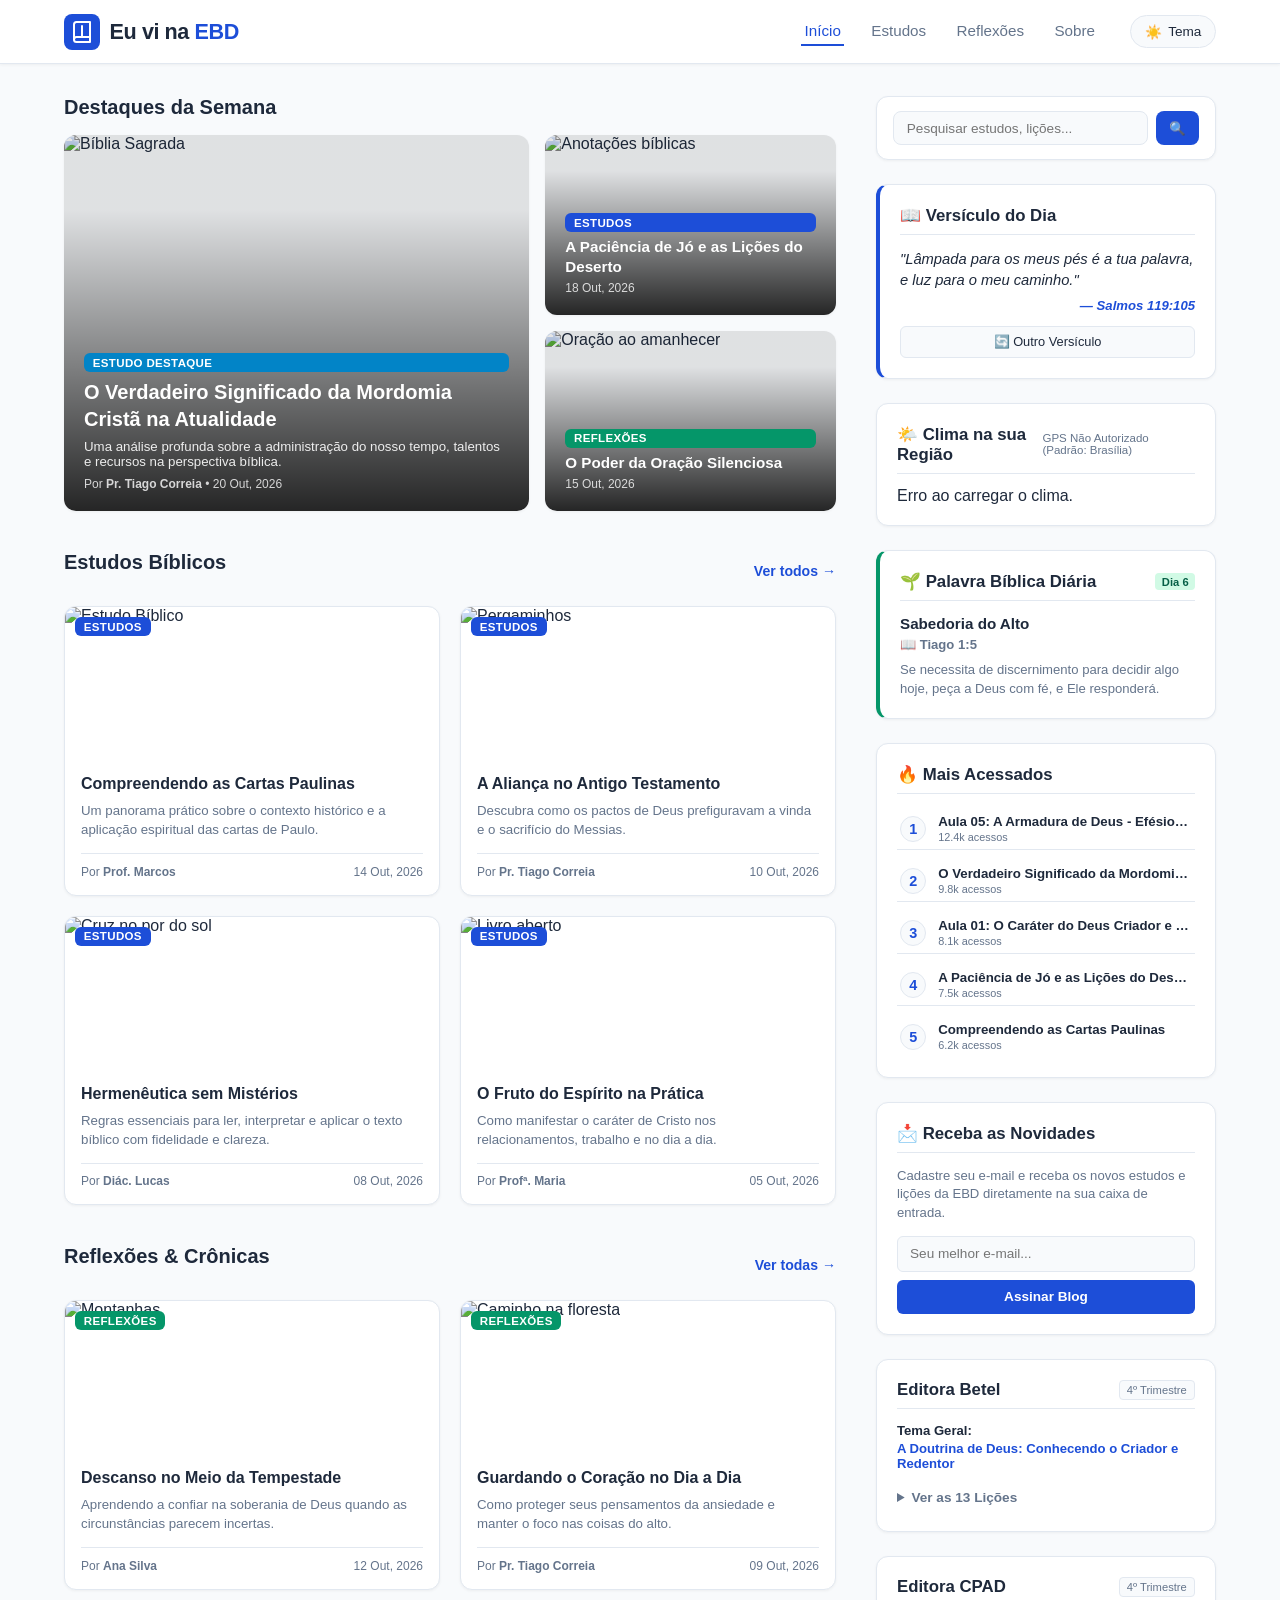
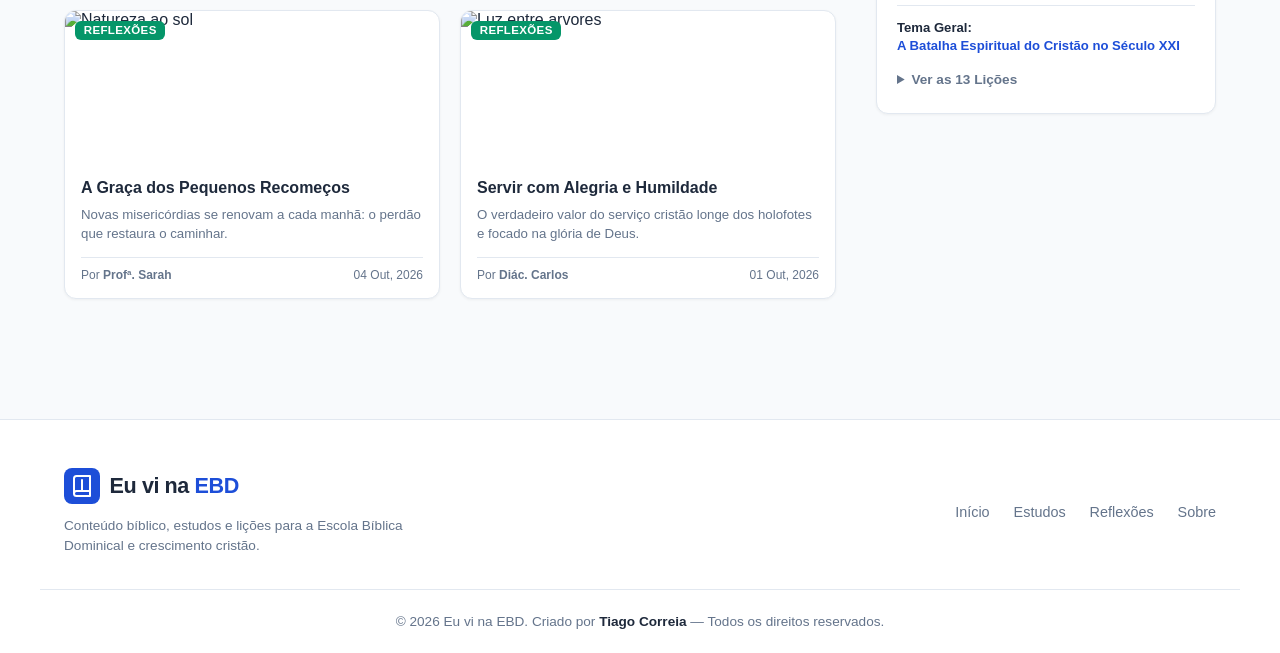
==== commit 77afff8d: "Update index.html" ====
--- a/index.html
+++ b/index.html
@@ -9,7 +9,7 @@
 </head>
 <body>
 
-    <!-- CABEÇALHO E MENU DE NAVEGAÇÃO -->
+    <!-- CABEÇALHO E NAVBAR -->
     <header class="navbar-header">
         <div class="header-container">
             
@@ -52,7 +52,7 @@
         </div>
     </header>
 
-    <!-- CONTEÚDO PRINCIPAL DO BLOG (2 COLUNAS) -->
+    <!-- CONTEÚDO PRINCIPAL (2 COLUNAS) -->
     <main class="main-wrapper">
         <div class="content-container">
             
@@ -239,80 +239,20 @@
                     </div>
                 </section>
 
-                <!-- 4. MAIS ACESSADOS -->
-                <section class="popular-posts-section">
-                    <div class="section-header">
-                        <h2 class="section-title">
-                            <span>🔥</span> Mais Acessados
-                        </h2>
-                    </div>
-
-                    <div class="popular-posts-list">
-                        
-                        <a href="#" class="popular-card">
-                            <div class="rank-badge rank-1">01</div>
-                            <div class="popular-card-content">
-                                <div class="card-meta-top">
-                                    <span class="tag tag-revista">Lição EBD</span>
-                                    <span class="views-info">12.4k acessos</span>
-                                </div>
-                                <h3 class="card-post-title">Aula 05: A Armadura de Deus - Efésios 6 na Prática Diária</h3>
-                            </div>
-                        </a>
-
-                        <a href="#" class="popular-card">
-                            <div class="rank-badge rank-2">02</div>
-                            <div class="popular-card-content">
-                                <div class="card-meta-top">
-                                    <span class="tag tag-estudos">Estudos</span>
-                                    <span class="views-info">9.8k acessos</span>
-                                </div>
-                                <h3 class="card-post-title">O Verdadeiro Significado da Mordomia Cristã na Atualidade</h3>
-                            </div>
-                        </a>
-
-                        <a href="#" class="popular-card">
-                            <div class="rank-badge rank-3">03</div>
-                            <div class="popular-card-content">
-                                <div class="card-meta-top">
-                                    <span class="tag tag-revista">Editora Betel</span>
-                                    <span class="views-info">8.1k acessos</span>
-                                </div>
-                                <h3 class="card-post-title">Aula 01: O Caráter do Deus Criador e Sustentador</h3>
-                            </div>
-                        </a>
-
-                        <a href="#" class="popular-card">
-                            <div class="rank-badge">04</div>
-                            <div class="popular-card-content">
-                                <div class="card-meta-top">
-                                    <span class="tag tag-reflexoes">Reflexões</span>
-                                    <span class="views-info">7.5k acessos</span>
-                                </div>
-                                <h3 class="card-post-title">A Paciência de Jó e as Lições do Deserto</h3>
-                            </div>
-                        </a>
-
-                        <a href="#" class="popular-card">
-                            <div class="rank-badge">05</div>
-                            <div class="popular-card-content">
-                                <div class="card-meta-top">
-                                    <span class="tag tag-estudos">Estudos</span>
-                                    <span class="views-info">6.2k acessos</span>
-                                </div>
-                                <h3 class="card-post-title">Compreendendo as Cartas Paulinas</h3>
-                            </div>
-                        </a>
-
-                    </div>
-                </section>
-
             </div>
 
-            <!-- COLUNA DIREITA (SIDEBAR WIDGETS) -->
+            <!-- COLUNA DIREITA (SIDEBAR REORGANIZADA) -->
             <aside class="sidebar">
                 
-                <!-- WIDGET 1: Versículo do Dia -->
+                <!-- WIDGET 1: ÁREA DE PESQUISA (NOVO - NO TOPO) -->
+                <div class="widget search-widget">
+                    <form class="search-form" onsubmit="event.preventDefault(); alert('Pesquisando por: ' + this.searchQuery.value);">
+                        <input type="text" name="searchQuery" placeholder="Pesquisar estudos, lições..." required class="search-input">
+                        <button type="submit" class="search-btn" aria-label="Buscar">🔍</button>
+                    </form>
+                </div>
+
+                <!-- WIDGET 2: Versículo do Dia -->
                 <div class="widget verse-widget">
                     <div class="widget-header">
                         <h3>📖 Versículo do Dia</h3>
@@ -326,31 +266,53 @@
                     </div>
                 </div>
 
-                <!-- WIDGET 2: Palavra Bíblica / Devocional -->
+                <!-- WIDGET 3: PREVISÃO DO TEMPO 5 DIAS VIA GPS (NOVO) -->
+                <div class="widget weather-widget">
+                    <div class="widget-header">
+                        <h3>🌤️ Clima na sua Região</h3>
+                        <span class="weather-location" id="weatherLocation">Localizando GPS...</span>
+                    </div>
+                    <div class="weather-forecast-container" id="weatherForecast">
+                        <p class="weather-loading">Obtendo dados do tempo...</p>
+                    </div>
+                </div>
+
+                <!-- WIDGET 4: PALAVRA BÍBLICA / DEVOCIONAL (30 DIÁRIAS RESTRUTURADAS) -->
                 <div class="widget bible-word-widget">
                     <div class="widget-header">
-                        <h3>🌱 Palavra Bíblica</h3>
+                        <h3>🌱 Palavra Bíblica Diária</h3>
+                        <span class="word-day-badge" id="devotionalDay">Dia 1</span>
                     </div>
                     <div class="word-content">
-                        <span class="word-subtitle">Reflexão para Hoje</span>
-                        <h4>Permanecendo Firmes</h4>
-                        <p>Nos momentos de incerteza, lembre-se de que a nossa esperança não está fundamentada nas circunstâncias deste mundo, mas na imutável fidelidade da Palavra de Deus.</p>
-                    </div>
-                </div>
-
-                <!-- WIDGET 3: Newsletter / Assinar Blog -->
+                        <h4 id="devotionalTitle">Carregando Reflexão...</h4>
+                        <p class="word-verse" id="devotionalVerse"></p>
+                        <p id="devotionalText"></p>
+                    </div>
+                </div>
+
+                <!-- WIDGET 5: MAIS ACESSADOS (LISTA SIMPLES DE 1 A 5 RE-ORDENÁVEL VIA JS) -->
+                <div class="widget popular-simple-widget">
+                    <div class="widget-header">
+                        <h3>🔥 Mais Acessados</h3>
+                    </div>
+                    <ol class="simple-rank-list" id="popularRankList">
+                        <!-- Gerado/Ordenado via JavaScript -->
+                    </ol>
+                </div>
+
+                <!-- WIDGET 6: Newsletter / Assinar Blog -->
                 <div class="widget newsletter-widget">
                     <div class="widget-header">
                         <h3>📩 Receba as Novidades</h3>
                     </div>
-                    <p class="newsletter-desc">Cadastre seu e-mail e receba os novos estudos, reflexões e esboços da EBD diretamente na sua caixa de entrada.</p>
+                    <p class="newsletter-desc">Cadastre seu e-mail e receba os novos estudos e lições da EBD diretamente na sua caixa de entrada.</p>
                     <form class="newsletter-form" onsubmit="event.preventDefault(); alert('Inscrição realizada com sucesso!');">
                         <input type="email" placeholder="Seu melhor e-mail..." required class="newsletter-input">
                         <button type="submit" class="newsletter-btn">Assinar Blog</button>
                     </form>
                 </div>
 
-                <!-- WIDGET 4: Revista Editora Betel -->
+                <!-- WIDGET 7: Revista Editora Betel -->
                 <div class="widget magazine-widget">
                     <div class="widget-header">
                         <h3>Editora Betel</h3>
@@ -380,7 +342,7 @@
                     </details>
                 </div>
 
-                <!-- WIDGET 5: Revista Editora CPAD -->
+                <!-- WIDGET 8: Revista Editora CPAD -->
                 <div class="widget magazine-widget">
                     <div class="widget-header">
                         <h3>Editora CPAD</h3>
@@ -445,33 +407,30 @@
         </div>
     </footer>
 
-    <!-- SCRIPTS LEVES (Menu Hambúrguer, Modo Claro/Escuro e Versículos) -->
+    <!-- LOGICA JAVASCRIPT INTEGRADA -->
     <script>
-        // 1. Lógica do Menu Hambúrguer (Mobile)
+        // 1. Menu Hambúrguer Mobile
         const hamburgerBtn = document.getElementById('hamburgerBtn');
         const navMenu = document.getElementById('navMenu');
-
         hamburgerBtn.addEventListener('click', () => {
             hamburgerBtn.classList.toggle('active');
             navMenu.classList.toggle('active');
         });
 
-        // 2. Alternância de Tema (Light / Dark) com LocalStorage
+        // 2. Alternador de Tema Claro/Escuro
         const themeToggleBtn = document.getElementById('themeToggleBtn');
         const htmlElement = document.documentElement;
-
         const savedTheme = localStorage.getItem('theme') || 'light';
         htmlElement.setAttribute('data-theme', savedTheme);
 
         themeToggleBtn.addEventListener('click', () => {
             const currentTheme = htmlElement.getAttribute('data-theme');
             const newTheme = currentTheme === 'light' ? 'dark' : 'light';
-            
             htmlElement.setAttribute('data-theme', newTheme);
             localStorage.setItem('theme', newTheme);
         });
 
-        // 3. Alternador Dinâmico de Versículos
+        // 3. Versículo do Dia Dinâmico
         const verses = [
             { quote: "Lâmpada para os meus pés é a tua palavra, e luz para o meu caminho.", ref: "Salmos 119:105" },
             { quote: "Tudo posso naquele que me fortalece.", ref: "Filipenses 4:13" },
@@ -479,13 +438,165 @@
             { quote: "Porque Deus amou o mundo de tal maneira que deu o seu Filho unigênito...", ref: "João 3:16" },
             { quote: "Buscar-me-eis e me achareis quando me buscardes de todo o vosso coração.", ref: "Jeremias 29:13" }
         ];
-
         let verseIndex = 0;
         function nextVerse() {
             verseIndex = (verseIndex + 1) % verses.length;
             document.getElementById('dailyVerse').textContent = `"${verses[verseIndex].quote}"`;
             document.getElementById('dailyRef').textContent = `— ${verses[verseIndex].ref}`;
         }
+
+        // 4. BANCO DE DADOS DE 30 DEVOCIONAIS DIÁRIOS (Gira automaticamente conforme o dia do mês)
+        const dailyDevotionals = [
+            { day: 1, title: "Permanecendo Firmes", verse: "1 Coríntios 15:58", text: "Mesmo nas tempestades cotidianas, nossa esperança repousa na fidelidade imutável da Palavra de Deus." },
+            { day: 2, title: "A Graça que RENOVA", verse: "Lamentações 3:22-23", text: "As misericórdias do Senhor se renovam a cada manhã. Hoje é uma nova oportunidade para recomeçar." },
+            { day: 3, title: "Andando em Amor", verse: "Efésios 5:2", text: "Pratique o amor gracioso em todas as interações diárias, refletindo a essência do Mestre Jesus." },
+            { day: 4, title: "Paz em Meio ao Caos", verse: "João 14:27", text: "A paz que Cristo concede excede todo entendimento e sustenta o coração diante das incertezas." },
+            { day: 5, title: "Fortalecidos no Senhor", verse: "Isaías 40:31", text: "Aqueles que esperam no Senhor renovam suas forças e voam alto como águias no Espírito." },
+            { day: 6, title: "Sabedoria do Alto", verse: "Tiago 1:5", text: "Se necessita de discernimento para decidir algo hoje, peça a Deus com fé, e Ele responderá." },
+            { day: 7, title: "O Poder da Oração", verse: "1 Tessalonicenses 5:17", text: "Mantenha uma atitude de constante diálogo com Deus ao longo de todas as tarefas de hoje." },
+            { day: 8, title: "A Verdadeira Alegria", verse: "Neemias 8:10", text: "A alegria vinda do Senhor é nossa força protetora, independente do cenário exterior." },
+            { day: 9, title: "Coragem para Avançar", verse: "Josué 1:9", text: "Sê forte e corajoso! O Senhor, teu Deus, é contigo por onde quer que andares." },
+            { day: 10, title: "Confiança Total", verse: "Provérbios 3:5", text: "Confie no Senhor de todo o seu coração e não se apoie no seu próprio entendimento humano." },
+            { day: 11, title: "Serviço Humilde", verse: "Gálatas 5:13", text: "Use a liberdade que você recebeu em Cristo para servir ao próximo com altruísmo e amor." },
+            { day: 12, title: "Luz no Mundo", verse: "Mateus 5:16", text: "Deixe sua luz brilhar através de boas obras, manifestando a glória do Pai Celestial." },
+            { day: 13, title: "Escudo Inabalável", verse: "Salmos 18:30", text: "O caminho de Deus é perfeito e Sua promessa é comprovada; Ele é escudo para quem Nele confia." },
+            { day: 14, title: "Coração Puro", verse: "Salmos 51:10", text: "Peça a Deus um coração puro e um espírito renovado para caminhar em retidão." },
+            { day: 15, title: "O Bom Pastor", verse: "Salmos 23:3", text: "Ele guia nossas almas pelas veredas da justiça por amor do Seu santo Nome." },
+            { day: 16, title: "Vitória na Provocação", verse: "Romanos 12:21", text: "Não se deixe vencer pelo mal, mas vença o mal praticando o bem intencional." },
+            { day: 17, title: "Fruto de Justiça", verse: "Gálatas 5:22", text: "Busque cultivar o fruto do Espírito: amor, alegria, paz, paciência, bondade e domínio próprio." },
+            { day: 18, title: "Esperança Viva", verse: "1 Pedro 1:3", text: "Fomos regenerados para uma viva esperança mediante a ressurreição triunfante de Jesus." },
+            { day: 19, title: "A Palavra que Alimenta", verse: "Mateus 4:4", text: "Não só de pão vive o homem, mas de toda palavra que sai da boca de Deus." },
+            { day: 20, title: "Gratidão Contínua", verse: "Salmos 103:2", text: "Bendiga ao Senhor a minha alma e não se esqueça de nenhum de Seus benefícios." },
+            { day: 21, title: "Guarda do Coração", verse: "Provérbios 4:23", text: "Sobre tudo o que se deve guardar, guarde o seu coração, pois dele procedem as fontes da vida." },
+            { day: 22, title: "Refúgio Seguro", verse: "Salmos 46:1", text: "Deus é o nosso refúgio e fortaleza, socorro bem presente nas tribulações." },
+            { day: 23, title: "Caminhando em Unidade", verse: "Colossenses 3:14", text: "Acima de tudo, revista-se do amor, que é o elo perfeito para a união da igreja." },
+            { day: 24, title: "Descanso Verdadeiro", verse: "Mateus 11:28", text: "Vinde a mim todos os que estais cansados e sobrecarregados, e eu vos aliviarei." },
+            { day: 25, title: "Fidelidade nas Pequenas Coisas", verse: "Lucas 16:10", text: "Quem é fiel no pouco também é fiel no muito. Honre a Deus nos detalhes do dia." },
+            { day: 26, title: "Perdão Restaurador", verse: "Colossenses 3:13", text: "Perdoai-vos mutuamente, assim como o Senhor vos perdoou em Cristo." },
+            { day: 27, title: "Soberania Divina", verse: "Romanos 8:28", text: "Todas as coisas cooperam para o bem daqueles que amam a Deus e são chamados segundo o Seu propósito." },
+            { day: 28, title: "Verdade que Liberta", verse: "João 8:32", text: "Conhecereis a verdade, e a verdade vos libertará de todas as amarras do engano." },
+            { day: 29, title: "Permanecendo na Videira", verse: "João 15:5", text: "Quem permanece em Cristo produz muito fruto; sem Ele, nada podemos fazer." },
+            { day: 30, title: "Promessa Eterna", verse: "Hebreus 10:23", text: "Retenhamos inabalável a confissão da nossa esperança, porque fiel é aquele que prometeu." }
+        ];
+
+        function loadDailyDevotional() {
+            const todayDay = new Date().getDate(); // Pega o dia atual do mês (1 a 31)
+            const selected = dailyDevotionals.find(d => d.day === todayDay) || dailyDevotionals[0];
+
+            document.getElementById('devotionalDay').textContent = `Dia ${selected.day}`;
+            document.getElementById('devotionalTitle').textContent = selected.title;
+            document.getElementById('devotionalVerse').textContent = `📖 ${selected.verse}`;
+            document.getElementById('devotionalText').textContent = selected.text;
+        }
+
+        // 5. MAIS ACESSADOS DINÂMICOS (Ordena automaticamente pelos posts com mais views)
+        const popularPostsData = [
+            { id: 1, title: "Aula 05: A Armadura de Deus - Efésios 6 na Prática", views: 12400, url: "#" },
+            { id: 2, title: "O Verdadeiro Significado da Mordomia Cristã", views: 9800, url: "#" },
+            { id: 3, title: "Aula 01: O Caráter do Deus Criador e Sustentador", views: 8100, url: "#" },
+            { id: 4, title: "A Paciência de Jó e as Lições do Deserto", views: 7500, url: "#" },
+            { id: 5, title: "Compreendendo as Cartas Paulinas", views: 6200, url: "#" }
+        ];
+
+        function renderPopularPosts() {
+            // Reordena do maior para o menor acesso
+            popularPostsData.sort((a, b) => b.views - a.views);
+            const container = document.getElementById('popularRankList');
+            container.innerHTML = '';
+
+            popularPostsData.slice(0, 5).forEach((post, index) => {
+                const li = document.createElement('li');
+                li.className = 'simple-rank-item';
+                li.innerHTML = `
+                    <span class="rank-number">${index + 1}</span>
+                    <a href="${post.url}" class="rank-link" title="${post.title}">
+                        <span class="rank-title">${post.title}</span>
+                        <small class="rank-views-badge">${(post.views / 1000).toFixed(1)}k acessos</small>
+                    </a>
+                `;
+                container.appendChild(li);
+            });
+        }
+
+        // 6. API DO CLIMA COM PREVISÃO DE 5 DIAS VIA GPS (Open-Meteo API)
+        function initWeatherAPI() {
+            const forecastContainer = document.getElementById('weatherForecast');
+            const locationText = document.getElementById('weatherLocation');
+
+            if ("geolocation" in navigator) {
+                navigator.geolocation.getCurrentPosition(
+                    position => {
+                        const lat = position.coords.latitude;
+                        const lon = position.coords.longitude;
+                        fetchWeatherData(lat, lon);
+                    },
+                    error => {
+                        // Se usuário negar GPS, carrega padrão (Brasília)
+                        locationText.textContent = "GPS Não Autorizado (Padrão: Brasília)";
+                        fetchWeatherData(-15.7801, -47.9292);
+                    }
+                );
+            } else {
+                locationText.textContent = "GPS não suportado";
+                fetchWeatherData(-15.7801, -47.9292);
+            }
+        }
+
+        async function fetchWeatherData(lat, lon) {
+            const forecastContainer = document.getElementById('weatherForecast');
+            const locationText = document.getElementById('weatherLocation');
+
+            try {
+                const response = await fetch(`https://api.open-meteo.com/v1/forecast?latitude=${lat}&longitude=${lon}&daily=temperature_2m_max,temperature_2m_min,weathercode&timezone=auto`);
+                const data = await response.json();
+
+                if (locationText.textContent.includes('Localizando')) {
+                    locationText.textContent = `Lat: ${lat.toFixed(2)}°, Lon: ${lon.toFixed(2)}°`;
+                }
+
+                forecastContainer.innerHTML = '';
+                const weekDays = ['Dom', 'Seg', 'Ter', 'Qua', 'Qui', 'Sex', 'Sáb'];
+
+                for (let i = 0; i < 5; i++) {
+                    const dateStr = data.daily.time[i];
+                    const dateObj = new Date(dateStr + 'T00:00:00');
+                    const dayName = weekDays[dateObj.getDay()];
+                    const maxTemp = Math.round(data.daily.temperature_2m_max[i]);
+                    const minTemp = Math.round(data.daily.temperature_2m_min[i]);
+                    const code = data.daily.weathercode[i];
+                    
+                    const icon = getWeatherIcon(code);
+
+                    const dayDiv = document.createElement('div');
+                    dayDiv.className = 'weather-day-card';
+                    dayDiv.innerHTML = `
+                        <span class="w-day">${dayName}</span>
+                        <span class="w-icon">${icon}</span>
+                        <span class="w-temp">${maxTemp}° <small>${minTemp}°</small></span>
+                    `;
+                    forecastContainer.appendChild(dayDiv);
+                }
+            } catch (err) {
+                forecastContainer.innerHTML = '<p class="weather-error">Erro ao carregar o clima.</p>';
+            }
+        }
+
+        function getWeatherIcon(code) {
+            if (code === 0) return '☀️';
+            if (code >= 1 && code <= 3) return '⛅';
+            if (code >= 45 && code <= 48) return '🌫️';
+            if (code >= 51 && code <= 67) return '🌧️';
+            if (code >= 80 && code <= 82) return '🌦️';
+            if (code >= 95) return '⛈️';
+            return '🌤️';
+        }
+
+        // Executa funções ao carregar a página
+        window.addEventListener('DOMContentLoaded', () => {
+            loadDailyDevotional();
+            renderPopularPosts();
+            initWeatherAPI();
+        });
     </script>
 
 </body>
--- a/style.css
+++ b/style.css
@@ -25,7 +25,7 @@
     --shadow-md: 0 4px 12px rgba(0, 0, 0, 0.4);
 }
 
-/* RESET BÁSICO */
+/* RESET E BASE */
 * {
     margin: 0;
     padding: 0;
@@ -61,9 +61,6 @@
     justify-content: space-between;
 }
 
-/* ===================================================
-   LOGO DO BLOG
-   =================================================== */
 .brand-logo {
     display: flex;
     align-items: center;
@@ -73,9 +70,7 @@
     transition: transform 0.2s ease;
 }
 
-.brand-logo:hover {
-    transform: translateY(-1px);
-}
+.brand-logo:hover { transform: translateY(-1px); }
 
 .logo-icon {
     display: flex;
@@ -89,36 +84,13 @@
     padding: 6px;
 }
 
-.logo-icon svg {
-    width: 100%;
-    height: 100%;
-}
-
-.logo-text {
-    font-size: 1.35rem;
-    font-weight: 600;
-    letter-spacing: -0.02em;
-}
-
-.logo-text .highlight {
-    color: var(--primary-color);
-    font-weight: 800;
-}
-
-/* ===================================================
-   MENU DE NAVEGAÇÃO (DESKTOP)
-   =================================================== */
-.nav-menu {
-    display: flex;
-    align-items: center;
-    gap: 2rem;
-}
-
-.nav-list {
-    display: flex;
-    list-style: none;
-    gap: 1.5rem;
-}
+.logo-icon svg { width: 100%; height: 100%; }
+
+.logo-text { font-size: 1.35rem; font-weight: 600; letter-spacing: -0.02em; }
+.logo-text .highlight { color: var(--primary-color); font-weight: 800; }
+
+.nav-menu { display: flex; align-items: center; gap: 2rem; }
+.nav-list { display: flex; list-style: none; gap: 1.5rem; }
 
 .nav-link {
     text-decoration: none;
@@ -130,12 +102,8 @@
     transition: color 0.2s ease;
 }
 
-.nav-link:hover,
-.nav-link.active {
-    color: var(--primary-color);
-}
-
-/* Linha sutil no hover */
+.nav-link:hover, .nav-link.active { color: var(--primary-color); }
+
 .nav-link::after {
     content: '';
     position: absolute;
@@ -147,12 +115,8 @@
     transition: width 0.2s ease;
 }
 
-.nav-link:hover::after,
-.nav-link.active::after {
-    width: 100%;
-}
-
-/* BOTÃO DE TEMA */
+.nav-link:hover::after, .nav-link.active::after { width: 100%; }
+
 .theme-toggle-btn {
     display: flex;
     align-items: center;
@@ -168,15 +132,10 @@
     transition: all 0.2s ease;
 }
 
-.theme-toggle-btn:hover {
-    border-color: var(--primary-color);
-    color: var(--primary-color);
-}
-
+.theme-toggle-btn:hover { border-color: var(--primary-color); color: var(--primary-color); }
 :root[data-theme="light"] .moon-icon { display: none; }
 :root[data-theme="dark"] .sun-icon { display: none; }
 
-/* BOTÃO HAMBÚRGUER (Escondido no Desktop) */
 .hamburger-btn {
     display: none;
     flex-direction: column;
@@ -186,7 +145,6 @@
     background: transparent;
     border: none;
     cursor: pointer;
-    padding: 0;
 }
 
 .hamburger-btn .bar {
@@ -198,25 +156,356 @@
 }
 
 /* ===================================================
-   RESPONSIVIDADE (TABLETS E SMARTPHONES - abaixo de 768px)
-   =================================================== */
+   LAYOUT PRINCIPAL (2 COLUNAS)
+   =================================================== */
+.main-wrapper { padding: 2rem 0; }
+
+.content-container {
+    max-width: 1200px;
+    margin: 0 auto;
+    padding: 0 1.5rem;
+    display: grid;
+    grid-template-columns: 1fr 340px;
+    gap: 2.5rem;
+}
+
+.section-title {
+    font-size: 1.25rem;
+    font-weight: 700;
+    margin-bottom: 1rem;
+    color: var(--text-color);
+}
+
+.section-header {
+    display: flex;
+    justify-content: space-between;
+    align-items: center;
+    margin-bottom: 1rem;
+}
+
+.see-all {
+    color: var(--primary-color);
+    text-decoration: none;
+    font-size: 0.88rem;
+    font-weight: 600;
+}
+
+.see-all:hover { text-decoration: underline; }
+
+/* TAGS */
+.tag {
+    display: inline-block;
+    padding: 0.22rem 0.55rem;
+    border-radius: 6px;
+    font-size: 0.72rem;
+    font-weight: 700;
+    text-transform: uppercase;
+    letter-spacing: 0.03em;
+}
+
+.tag-featured { background-color: #0284c7; color: #fff; }
+.tag-estudos { background-color: var(--primary-color); color: #fff; }
+.tag-reflexoes { background-color: #059669; color: #fff; }
+.tag-revista { background-color: #d97706; color: #fff; }
+
+/* ===================================================
+   1. MOSAICO DE DESTAQUES
+   =================================================== */
+.mosaic-section { margin-bottom: 2.5rem; }
+
+.mosaic-grid {
+    display: grid;
+    grid-template-columns: 1.6fr 1fr;
+    grid-template-rows: repeat(2, 180px);
+    gap: 1rem;
+}
+
+.mosaic-card {
+    position: relative;
+    border-radius: 12px;
+    overflow: hidden;
+    box-shadow: var(--shadow-sm);
+}
+
+.mosaic-card img {
+    width: 100%;
+    height: 100%;
+    object-fit: cover;
+    transition: transform 0.4s ease;
+}
+
+.mosaic-card:hover img { transform: scale(1.04); }
+.large-card { grid-row: span 2; }
+
+.mosaic-overlay {
+    position: absolute;
+    inset: 0;
+    background: linear-gradient(180deg, rgba(0, 0, 0, 0.1) 20%, rgba(0, 0, 0, 0.85) 100%);
+    color: #ffffff;
+    padding: 1.25rem;
+    display: flex;
+    flex-direction: column;
+    justify-content: flex-end;
+}
+
+.large-card h3 { font-size: 1.25rem; line-height: 1.35; margin: 0.4rem 0; }
+.small-card h3 { font-size: 0.95rem; line-height: 1.3; margin: 0.3rem 0; }
+.large-card p { font-size: 0.83rem; opacity: 0.9; margin-bottom: 0.5rem; }
+.card-meta { font-size: 0.75rem; opacity: 0.8; }
+
+/* ===================================================
+   2 e 3. FEEDS DE CARDS (ESTUDOS E REFLEXÕES)
+   =================================================== */
+.feed-section { margin-bottom: 2.5rem; }
+
+.feed-grid {
+    display: grid;
+    grid-template-columns: repeat(2, 1fr);
+    gap: 1.25rem;
+}
+
+.feed-card {
+    background-color: var(--header-bg);
+    border: 1px solid var(--border-color);
+    border-radius: 12px;
+    overflow: hidden;
+    box-shadow: var(--shadow-sm);
+    display: flex;
+    flex-direction: column;
+    transition: transform 0.2s ease, box-shadow 0.2s ease;
+}
+
+.feed-card:hover { transform: translateY(-3px); box-shadow: var(--shadow-md); }
+.feed-card .card-image { position: relative; height: 150px; }
+.feed-card .card-image img { width: 100%; height: 100%; object-fit: cover; }
+.feed-card .card-image .tag { position: absolute; top: 10px; left: 10px; }
+
+.feed-card .card-body {
+    padding: 1rem;
+    display: flex;
+    flex-direction: column;
+    flex-grow: 1;
+}
+
+.feed-card h3 { font-size: 1rem; margin-bottom: 0.4rem; color: var(--text-color); line-height: 1.35; }
+.feed-card p { font-size: 0.83rem; color: var(--text-muted); line-height: 1.45; margin-bottom: 0.85rem; flex-grow: 1; }
+
+.feed-card .card-footer {
+    display: flex;
+    justify-content: space-between;
+    font-size: 0.75rem;
+    color: var(--text-muted);
+    border-top: 1px solid var(--border-color);
+    padding-top: 0.65rem;
+}
+
+/* ===================================================
+   COLUNA DIREITA (SIDEBAR)
+   =================================================== */
+.sidebar {
+    display: flex;
+    flex-direction: column;
+    gap: 1.5rem;
+}
+
+.widget {
+    background-color: var(--header-bg);
+    border: 1px solid var(--border-color);
+    border-radius: 12px;
+    padding: 1.25rem;
+    box-shadow: var(--shadow-sm);
+}
+
+.widget-header {
+    display: flex;
+    align-items: center;
+    justify-content: space-between;
+    margin-bottom: 0.85rem;
+    padding-bottom: 0.5rem;
+    border-bottom: 1px solid var(--border-color);
+}
+
+.widget-header h3 { font-size: 1.05rem; color: var(--text-color); }
+
+/* WIDGET PESQUISA (NO TOPO) */
+.search-widget { padding: 0.85rem 1rem; }
+.search-form { display: flex; gap: 0.5rem; }
+
+.search-input {
+    flex-grow: 1;
+    padding: 0.55rem 0.8rem;
+    border: 1px solid var(--border-color);
+    border-radius: 8px;
+    background-color: var(--bg-color);
+    color: var(--text-color);
+    font-size: 0.85rem;
+    outline: none;
+}
+
+.search-input:focus { border-color: var(--primary-color); }
+
+.search-btn {
+    background-color: var(--primary-color);
+    color: #ffffff;
+    border: none;
+    border-radius: 8px;
+    padding: 0 0.8rem;
+    cursor: pointer;
+    transition: background-color 0.2s ease;
+}
+
+.search-btn:hover { background-color: var(--primary-hover); }
+
+/* WIDGET VERSÍCULO */
+.verse-widget { border-left: 4px solid var(--primary-color); }
+.verse-quote { font-style: italic; font-size: 0.92rem; color: var(--text-color); line-height: 1.45; margin-bottom: 0.4rem; }
+.verse-ref { display: block; font-size: 0.82rem; font-weight: 600; color: var(--primary-color); text-align: right; margin-bottom: 0.85rem; }
+.verse-btn { width: 100%; background-color: var(--bg-color); border: 1px solid var(--border-color); color: var(--text-color); padding: 0.45rem; border-radius: 6px; cursor: pointer; font-size: 0.8rem; font-weight: 500; }
+.verse-btn:hover { border-color: var(--primary-color); color: var(--primary-color); }
+
+/* WIDGET PREVISÃO DO TEMPO (GPS) */
+.weather-location { font-size: 0.72rem; color: var(--text-muted); font-weight: 500; }
+.weather-forecast-container { display: flex; justify-content: space-between; gap: 0.4rem; }
+
+.weather-day-card {
+    display: flex;
+    flex-direction: column;
+    align-items: center;
+    background-color: var(--bg-color);
+    border: 1px solid var(--border-color);
+    padding: 0.5rem 0.3rem;
+    border-radius: 8px;
+    flex: 1;
+}
+
+.w-day { font-size: 0.72rem; font-weight: 700; color: var(--text-muted); }
+.w-icon { font-size: 1.1rem; margin: 0.2rem 0; }
+.w-temp { font-size: 0.75rem; font-weight: 700; color: var(--text-color); }
+.w-temp small { font-size: 0.65rem; color: var(--text-muted); font-weight: normal; }
+
+/* WIDGET PALAVRA BÍBLICA */
+.bible-word-widget { border-left: 4px solid #059669; }
+.word-day-badge { font-size: 0.7rem; background-color: #d1fae5; color: #065f46; font-weight: 700; padding: 0.15rem 0.4rem; border-radius: 4px; }
+.word-content h4 { font-size: 0.95rem; color: var(--text-color); margin-bottom: 0.2rem; }
+.word-verse { font-size: 0.78rem; font-weight: 600; color: var(--primary-color); margin-bottom: 0.4rem; }
+.word-content p { font-size: 0.82rem; color: var(--text-muted); line-height: 1.45; }
+
+/* WIDGET MAIS ACESSADOS (LISTA SIMPLES 1 A 5) */
+.simple-rank-list { list-style: none; display: flex; flex-direction: column; gap: 0.6rem; }
+
+.simple-rank-item {
+    display: flex;
+    align-items: center;
+    gap: 0.75rem;
+    padding: 0.4rem 0.2rem;
+    border-bottom: 1px solid var(--border-color);
+}
+
+.simple-rank-item:last-child { border-bottom: none; }
+
+.rank-number {
+    font-size: 0.9rem;
+    font-weight: 800;
+    color: var(--primary-color);
+    background-color: var(--bg-color);
+    border: 1px solid var(--border-color);
+    width: 26px;
+    height: 26px;
+    border-radius: 50%;
+    display: flex;
+    align-items: center;
+    justify-content: center;
+    flex-shrink: 0;
+}
+
+.rank-link { text-decoration: none; display: flex; flex-direction: column; gap: 0.1rem; flex-grow: 1; overflow: hidden; }
+
+.rank-title {
+    font-size: 0.83rem;
+    font-weight: 600;
+    color: var(--text-color);
+    white-space: nowrap;
+    overflow: hidden;
+    text-overflow: ellipsis;
+    transition: color 0.2s ease;
+}
+
+.rank-link:hover .rank-title { color: var(--primary-color); }
+.rank-views-badge { font-size: 0.68rem; color: var(--text-muted); }
+
+/* WIDGET NEWSLETTER */
+.newsletter-desc { font-size: 0.82rem; color: var(--text-muted); line-height: 1.4; margin-bottom: 0.85rem; }
+.newsletter-form { display: flex; flex-direction: column; gap: 0.5rem; }
+.newsletter-input { width: 100%; padding: 0.6rem 0.75rem; border: 1px solid var(--border-color); border-radius: 6px; background-color: var(--bg-color); color: var(--text-color); font-size: 0.85rem; outline: none; }
+.newsletter-input:focus { border-color: var(--primary-color); }
+.newsletter-btn { width: 100%; padding: 0.6rem; background-color: var(--primary-color); color: #ffffff; border: none; border-radius: 6px; font-size: 0.85rem; font-weight: 600; cursor: pointer; transition: background-color 0.2s ease; }
+.newsletter-btn:hover { background-color: var(--primary-hover); }
+
+/* WIDGET REVISTAS */
+.badge-trimestre { background-color: var(--bg-color); border: 1px solid var(--border-color); font-size: 0.7rem; padding: 0.2rem 0.45rem; border-radius: 4px; color: var(--text-muted); }
+.magazine-info { font-size: 0.82rem; margin-bottom: 0.85rem; }
+.theme-title { color: var(--primary-color); font-weight: 600; margin-top: 0.2rem; }
+.lessons-accordion summary { cursor: pointer; font-size: 0.85rem; font-weight: 600; color: var(--text-muted); padding: 0.35rem 0; user-select: none; }
+.lessons-accordion summary:hover { color: var(--primary-color); }
+.lessons-list { margin-top: 0.65rem; padding-left: 1.2rem; display: flex; flex-direction: column; gap: 0.4rem; }
+.lessons-list li a { text-decoration: none; color: var(--text-color); font-size: 0.82rem; transition: color 0.2s ease; }
+.lessons-list li a:hover { color: var(--primary-color); text-decoration: underline; }
+
+/* ===================================================
+   RODAPÉ (FOOTER)
+   =================================================== */
+.main-footer {
+    background-color: var(--header-bg);
+    border-top: 1px solid var(--border-color);
+    padding: 3rem 0 1.5rem 0;
+    margin-top: 3rem;
+    transition: background-color 0.3s ease, border-color 0.3s ease;
+}
+
+.footer-container {
+    max-width: 1200px;
+    margin: 0 auto;
+    padding: 0 1.5rem;
+    display: flex;
+    justify-content: space-between;
+    align-items: center;
+    flex-wrap: wrap;
+    gap: 1.5rem;
+    margin-bottom: 2rem;
+}
+
+.footer-brand { max-width: 400px; }
+.footer-description { font-size: 0.85rem; color: var(--text-muted); margin-top: 0.75rem; line-height: 1.5; }
+
+.footer-links { display: flex; gap: 1.5rem; flex-wrap: wrap; }
+.footer-links a { text-decoration: none; color: var(--text-muted); font-size: 0.9rem; font-weight: 500; transition: color 0.2s ease; }
+.footer-links a:hover { color: var(--primary-color); }
+
+.footer-bottom {
+    max-width: 1200px;
+    margin: 0 auto;
+    padding: 1.5rem 1.5rem 0 1.5rem;
+    border-top: 1px solid var(--border-color);
+    text-align: center;
+    font-size: 0.85rem;
+    color: var(--text-muted);
+}
+
+.footer-bottom strong { color: var(--text-color); }
+
+/* ===================================================
+   RESPONSIVIDADE (MOBILE E TABLETS)
+   =================================================== */
+@media (max-width: 992px) {
+    .content-container { grid-template-columns: 1fr; gap: 2rem; }
+}
+
 @media (max-width: 768px) {
-    .hamburger-btn {
-        display: flex;
-    }
-
-    /* Transformação do hambúrguer em 'X' quando ativo */
-    .hamburger-btn.active .bar:nth-child(1) {
-        transform: translateY(8px) rotate(45deg);
-    }
-    .hamburger-btn.active .bar:nth-child(2) {
-        opacity: 0;
-    }
-    .hamburger-btn.active .bar:nth-child(3) {
-        transform: translateY(-8px) rotate(-45deg);
-    }
-
-    /* Menu em formato Dropdown Suspenso no Mobile */
+    .hamburger-btn { display: flex; }
+    .hamburger-btn.active .bar:nth-child(1) { transform: translateY(8px) rotate(45deg); }
+    .hamburger-btn.active .bar:nth-child(2) { opacity: 0; }
+    .hamburger-btn.active .bar:nth-child(3) { transform: translateY(-8px) rotate(-45deg); }
+
     .nav-menu {
         position: absolute;
         top: 100%;
@@ -229,627 +518,22 @@
         align-items: stretch;
         padding: 1.5rem;
         gap: 1.2rem;
-        display: none; /* Oculto por padrão */
+        display: none;
     }
 
-    .nav-menu.active {
-        display: flex; /* Exibe ao clicar no hambúrguer */
-    }
-
-    .nav-list {
-        flex-direction: column;
-        gap: 1rem;
-        width: 100%;
-    }
-
-    .nav-link {
-        display: block;
-        font-size: 1.05rem;
-        padding: 0.5rem 0;
-    }
-
-    .theme-toggle-btn {
-        justify-content: center;
-        width: 100%;
-        padding: 0.65rem;
-        margin-top: 0.5rem;
-    }
-}
-
-/* ===================================================
-   LAYOUT PRINCIPAL (2 COLUNAS RESPONSIVAS)
-   =================================================== */
-.main-wrapper {
-    padding: 2rem 0;
-}
-
-.content-container {
-    max-width: 1200px;
-    margin: 0 auto;
-    padding: 0 1.5rem;
-    display: grid;
-    grid-template-columns: 1fr 340px; /* Coluna esquerda flexível + Sidebar fixa de 340px */
-    gap: 2.5rem;
-}
-
-/* Títulos Globais das Seções */
-.section-title {
-    font-size: 1.35rem;
-    font-weight: 700;
-    margin-bottom: 1.2rem;
-    position: relative;
-    color: var(--text-color);
-}
-
-.section-header {
-    display: flex;
-    justify-content: space-between;
-    align-items: center;
-    margin-bottom: 1rem;
-}
-
-.see-all {
-    color: var(--primary-color);
-    text-decoration: none;
-    font-size: 0.9rem;
-    font-weight: 600;
-}
-
-.see-all:hover {
-    text-decoration: underline;
-}
-
-/* TAGS / BADGES DE CATEGORIA */
-.tag {
-    display: inline-block;
-    padding: 0.25rem 0.6rem;
-    border-radius: 6px;
-    font-size: 0.75rem;
-    font-weight: 700;
-    text-transform: uppercase;
-    letter-spacing: 0.03em;
-}
-
-.tag-featured { background-color: #0284c7; color: #fff; }
-.tag-estudos { background-color: var(--primary-color); color: #fff; }
-.tag-reflexoes { background-color: #059669; color: #fff; }
-.tag-revista { background-color: #d97706; color: #fff; }
-
-/* ===================================================
-   1. MOSAICO DE DESTAQUES
-   =================================================== */
-.mosaic-section {
-    margin-bottom: 3rem;
-}
-
-.mosaic-grid {
-    display: grid;
-    grid-template-columns: 1.6fr 1fr;
-    grid-template-rows: repeat(2, 180px);
-    gap: 1rem;
-}
-
-.mosaic-card {
-    position: relative;
-    border-radius: 12px;
-    overflow: hidden;
-    box-shadow: var(--shadow-sm);
-}
-
-.mosaic-card img {
-    width: 100%;
-    height: 100%;
-    object-fit: cover;
-    transition: transform 0.4s ease;
-}
-
-.mosaic-card:hover img {
-    transform: scale(1.04);
-}
-
-.large-card {
-    grid-row: span 2;
-}
-
-.mosaic-overlay {
-    position: absolute;
-    inset: 0;
-    background: linear-gradient(180deg, rgba(0, 0, 0, 0.1) 20%, rgba(0, 0, 0, 0.85) 100%);
-    color: #ffffff;
-    padding: 1.25rem;
-    display: flex;
-    flex-direction: column;
-    justify-content: flex-end;
-}
-
-.large-card h3 {
-    font-size: 1.3rem;
-    line-height: 1.35;
-    margin: 0.5rem 0;
-}
-
-.small-card h3 {
-    font-size: 0.95rem;
-    line-height: 1.3;
-    margin: 0.3rem 0;
-}
-
-.large-card p {
-    font-size: 0.85rem;
-    opacity: 0.9;
-    margin-bottom: 0.6rem;
-}
-
-.card-meta {
-    font-size: 0.75rem;
-    opacity: 0.8;
-}
-
-/* ===================================================
-   2 e 3. FEEDS DE CARDS (ESTUDOS E REFLEXÕES)
-   =================================================== */
-.feed-section {
-    margin-bottom: 3rem;
-}
-
-.feed-grid {
-    display: grid;
-    grid-template-columns: repeat(2, 1fr);
-    gap: 1.25rem;
-}
-
-.feed-card {
-    background-color: var(--header-bg);
-    border: 1px solid var(--border-color);
-    border-radius: 12px;
-    overflow: hidden;
-    box-shadow: var(--shadow-sm);
-    display: flex;
-    flex-direction: column;
-    transition: transform 0.2s ease, box-shadow 0.2s ease;
-}
-
-.feed-card:hover {
-    transform: translateY(-3px);
-    box-shadow: var(--shadow-md);
-}
-
-.feed-card .card-image {
-    position: relative;
-    height: 160px;
-}
-
-.feed-card .card-image img {
-    width: 100%;
-    height: 100%;
-    object-fit: cover;
-}
-
-.feed-card .card-image .tag {
-    position: absolute;
-    top: 10px;
-    left: 10px;
-}
-
-.feed-card .card-body {
-    padding: 1.1rem;
-    display: flex;
-    flex-direction: column;
-    flex-grow: 1;
-}
-
-.feed-card h3 {
-    font-size: 1.05rem;
-    margin-bottom: 0.5rem;
-    color: var(--text-color);
-    line-height: 1.35;
-}
-
-.feed-card p {
-    font-size: 0.85rem;
-    color: var(--text-muted);
-    line-height: 1.45;
-    margin-bottom: 1rem;
-    flex-grow: 1;
-}
-
-.feed-card .card-footer {
-    display: flex;
-    justify-content: space-between;
-    font-size: 0.75rem;
-    color: var(--text-muted);
-    border-top: 1px solid var(--border-color);
-    padding-top: 0.75rem;
-}
-
-/* ===================================================
-   MAIS ACESSADOS (LISTA COMPACTA NA ESQUERDA)
-   =================================================== */
-.left-ranking-section {
-    background-color: var(--header-bg);
-    border: 1px solid var(--border-color);
-    border-radius: 12px;
-    padding: 1.25rem 1.5rem;
-    margin-bottom: 2rem;
-    box-shadow: var(--shadow-sm);
-}
-
-.left-ranking-list {
-    list-style: none;
-    display: flex;
-    flex-direction: column;
-    gap: 0.5rem;
-}
-
-.left-ranking-item {
-    display: flex;
-    align-items: center;
-    gap: 1rem;
-    padding: 0.5rem 0.6rem;
-    border-radius: 8px;
-    border-bottom: 1px solid var(--border-color);
-    transition: background-color 0.2s ease;
-}
-
-.left-ranking-item:last-child {
-    border-bottom: none;
-}
-
-.left-ranking-item:hover {
-    background-color: var(--bg-color);
-}
-
-.rank-badge {
-    font-size: 0.85rem;
-    font-weight: 800;
-    color: var(--primary-color);
-    background-color: var(--bg-color);
-    border: 1px solid var(--border-color);
-    width: 28px;
-    height: 28px;
-    display: flex;
-    align-items: center;
-    justify-content: center;
-    border-radius: 50%;
-    flex-shrink: 0;
-}
-
-.rank-item-content {
-    display: flex;
-    flex-direction: column;
-    gap: 0.2rem;
-    overflow: hidden;
-}
-
-.rank-item-title {
-    font-size: 0.92rem;
-    font-weight: 600;
-    color: var(--text-color);
-    text-decoration: none;
-    line-height: 1.3;
-    white-space: nowrap;
-    overflow: hidden;
-    text-overflow: ellipsis;
-    transition: color 0.2s ease;
-}
-
-.rank-item-title:hover {
-    color: var(--primary-color);
-}
-
-.rank-item-meta {
-    font-size: 0.75rem;
-    color: var(--text-muted);
-    display: flex;
-    align-items: center;
-    gap: 0.5rem;
-}
-
-.rank-item-meta .tag {
-    font-size: 0.65rem;
-    padding: 0.15rem 0.4rem;
-}
-/* ===================================================
-   COLUNA DIREITA (SIDEBAR WIDGETS)
-   =================================================== */
-.sidebar {
-    display: flex;
-    flex-direction: column;
-    gap: 1.5rem;
-}
-
-.widget {
-    background-color: var(--header-bg);
-    border: 1px solid var(--border-color);
-    border-radius: 12px;
-    padding: 1.25rem;
-    box-shadow: var(--shadow-sm);
-}
-
-.widget-header {
-    display: flex;
-    align-items: center;
-    justify-content: space-between;
-    margin-bottom: 1rem;
-    padding-bottom: 0.6rem;
-    border-bottom: 1px solid var(--border-color);
-}
-
-.widget-header h3 {
-    font-size: 1.1rem;
-    color: var(--text-color);
-}
-
-/* WIDGET VERSÍCULO */
-.verse-widget {
-    border-left: 4px solid var(--primary-color);
-}
-
-.verse-quote {
-    font-style: italic;
-    font-size: 0.95rem;
-    color: var(--text-color);
-    line-height: 1.5;
-    margin-bottom: 0.5rem;
-}
-
-.verse-ref {
-    display: block;
-    font-size: 0.85rem;
-    font-weight: 600;
-    color: var(--primary-color);
-    text-align: right;
-    margin-bottom: 1rem;
-}
-
-.verse-btn {
-    width: 100%;
-    background-color: var(--bg-color);
-    border: 1px solid var(--border-color);
-    color: var(--text-color);
-    padding: 0.45rem;
-    border-radius: 6px;
-    cursor: pointer;
-    font-size: 0.8rem;
-    font-weight: 500;
-    transition: all 0.2s ease;
-}
-
-.verse-btn:hover {
-    border-color: var(--primary-color);
-    color: var(--primary-color);
-}
-
-/* WIDGET EDITORAS (REVISTAS) */
-.badge-trimestre {
-    background-color: var(--bg-color);
-    border: 1px solid var(--border-color);
-    font-size: 0.7rem;
-    padding: 0.2rem 0.5rem;
-    border-radius: 4px;
-    color: var(--text-muted);
-}
-
-.magazine-info {
-    font-size: 0.85rem;
-    margin-bottom: 1rem;
-}
-
-.theme-title {
-    color: var(--primary-color);
-    font-weight: 600;
-    margin-top: 0.2rem;
-}
-
-/* Accordion Native (<details>) */
-.lessons-accordion summary {
-    cursor: pointer;
-    font-size: 0.85rem;
-    font-weight: 600;
-    color: var(--text-muted);
-    padding: 0.4rem 0;
-    user-select: none;
-}
-
-.lessons-accordion summary:hover {
-    color: var(--primary-color);
-}
-
-.lessons-list {
-    margin-top: 0.75rem;
-    padding-left: 1.2rem;
-    display: flex;
-    flex-direction: column;
-    gap: 0.45rem;
-}
-
-.lessons-list li a {
-    text-decoration: none;
-    color: var(--text-color);
-    font-size: 0.83rem;
-    transition: color 0.2s ease;
-}
-
-.lessons-list li a:hover {
-    color: var(--primary-color);
-    text-decoration: underline;
-}
-
-/* ===================================================
-   RESPONSIVIDADE (MOBILE & TABLETS)
-   =================================================== */
-@media (max-width: 992px) {
-    .content-container {
-        grid-template-columns: 1fr; /* Muda para 1 coluna no tablet/mobile */
-        gap: 2rem;
-    }
+    .nav-menu.active { display: flex; }
+    .nav-list { flex-direction: column; gap: 1rem; width: 100%; }
+    .nav-link { display: block; font-size: 1.05rem; padding: 0.4rem 0; }
+    .theme-toggle-btn { justify-content: center; width: 100%; padding: 0.6rem; }
 }
 
 @media (max-width: 640px) {
-    .mosaic-grid {
-        grid-template-columns: 1fr;
-        grid-template-rows: auto;
-    }
-
-    .large-card {
-        grid-row: span 1;
-        height: 220px;
-    }
-
-    .small-card {
-        height: 150px;
-    }
-
-    .feed-grid {
-        grid-template-columns: 1fr; /* Cards ocupam 100% no celular */
-    }
-}
-
-/* ===================================================
-   PALAVRA BÍBLICA / DEVOCIONAL
-   =================================================== */
-.bible-word-widget {
-    background-color: var(--header-bg);
-    border-left: 4px solid #059669;
-}
-
-.word-subtitle {
-    font-size: 0.72rem;
-    font-weight: 700;
-    text-transform: uppercase;
-    color: #059669;
-    letter-spacing: 0.04em;
-}
-
-.word-content h4 {
-    font-size: 0.95rem;
-    color: var(--text-color);
-    margin: 0.2rem 0 0.4rem 0;
-}
-
-.word-content p {
-    font-size: 0.83rem;
-    color: var(--text-muted);
-    line-height: 1.45;
-}
-
-/* ===================================================
-   ÁREA DE ASSINATURA (NEWSLETTER)
-   =================================================== */
-.newsletter-widget {
-    background-color: var(--header-bg);
-    border: 1px solid var(--border-color);
-}
-
-.newsletter-desc {
-    font-size: 0.82rem;
-    color: var(--text-muted);
-    line-height: 1.4;
-    margin-bottom: 0.85rem;
-}
-
-.newsletter-form {
-    display: flex;
-    flex-direction: column;
-    gap: 0.5rem;
-}
-
-.newsletter-input {
-    width: 100%;
-    padding: 0.6rem 0.75rem;
-    border: 1px solid var(--border-color);
-    border-radius: 6px;
-    background-color: var(--bg-color);
-    color: var(--text-color);
-    font-size: 0.85rem;
-    outline: none;
-    transition: border-color 0.2s ease;
-}
-
-.newsletter-input:focus {
-    border-color: var(--primary-color);
-}
-
-.newsletter-btn {
-    width: 100%;
-    padding: 0.6rem;
-    background-color: var(--primary-color);
-    color: #ffffff;
-    border: none;
-    border-radius: 6px;
-    font-size: 0.85rem;
-    font-weight: 600;
-    cursor: pointer;
-    transition: background-color 0.2s ease;
-}
-
-.newsletter-btn:hover {
-    background-color: var(--primary-hover);
-}
-
-/* ===================================================
-   MAIS ACESSADOS (FORMATO ULTRACOMPACTO)
-   =================================================== */
-.compact-ranking-widget {
-    padding: 1.1rem;
-}
-
-.compact-ranking-list {
-    list-style: none;
-    display: flex;
-    flex-direction: column;
-    gap: 0.55rem;
-}
-
-.compact-ranking-list li a {
-    display: flex;
-    align-items: center;
-    gap: 0.75rem;
-    text-decoration: none;
-    padding: 0.35rem 0.4rem;
-    border-radius: 6px;
-    transition: background-color 0.2s ease;
-}
-
-.compact-ranking-list li a:hover {
-    background-color: var(--bg-color);
-}
-
-.rank-num {
-    font-size: 0.9rem;
-    font-weight: 800;
-    color: var(--primary-color);
-    background-color: var(--bg-color);
-    border: 1px solid var(--border-color);
-    min-width: 24px;
-    height: 24px;
-    display: flex;
-    align-items: center;
-    justify-content: center;
-    border-radius: 50%;
-    flex-shrink: 0;
-}
-
-.rank-details {
-    display: flex;
-    flex-direction: column;
-    overflow: hidden;
-}
-
-.rank-title {
-    font-size: 0.82rem;
-    font-weight: 500;
-    color: var(--text-color);
-    white-space: nowrap;
-    overflow: hidden;
-    text-overflow: ellipsis;
-}
-
-.compact-ranking-list li a:hover .rank-title {
-    color: var(--primary-color);
-}
-
-.rank-views {
-    font-size: 0.7rem;
-    color: var(--text-muted);
-}
+    .mosaic-grid { grid-template-columns: 1fr; grid-template-rows: auto; }
+    .large-card { grid-row: span 1; height: 220px; }
+    .small-card { height: 150px; }
+    .feed-grid { grid-template-columns: 1fr; }
+    
+    .footer-container { flex-direction: column; text-align: center; }
+    .footer-brand { display: flex; flex-direction: column; align-items: center; }
+    .footer-links { justify-content: center; }
+}
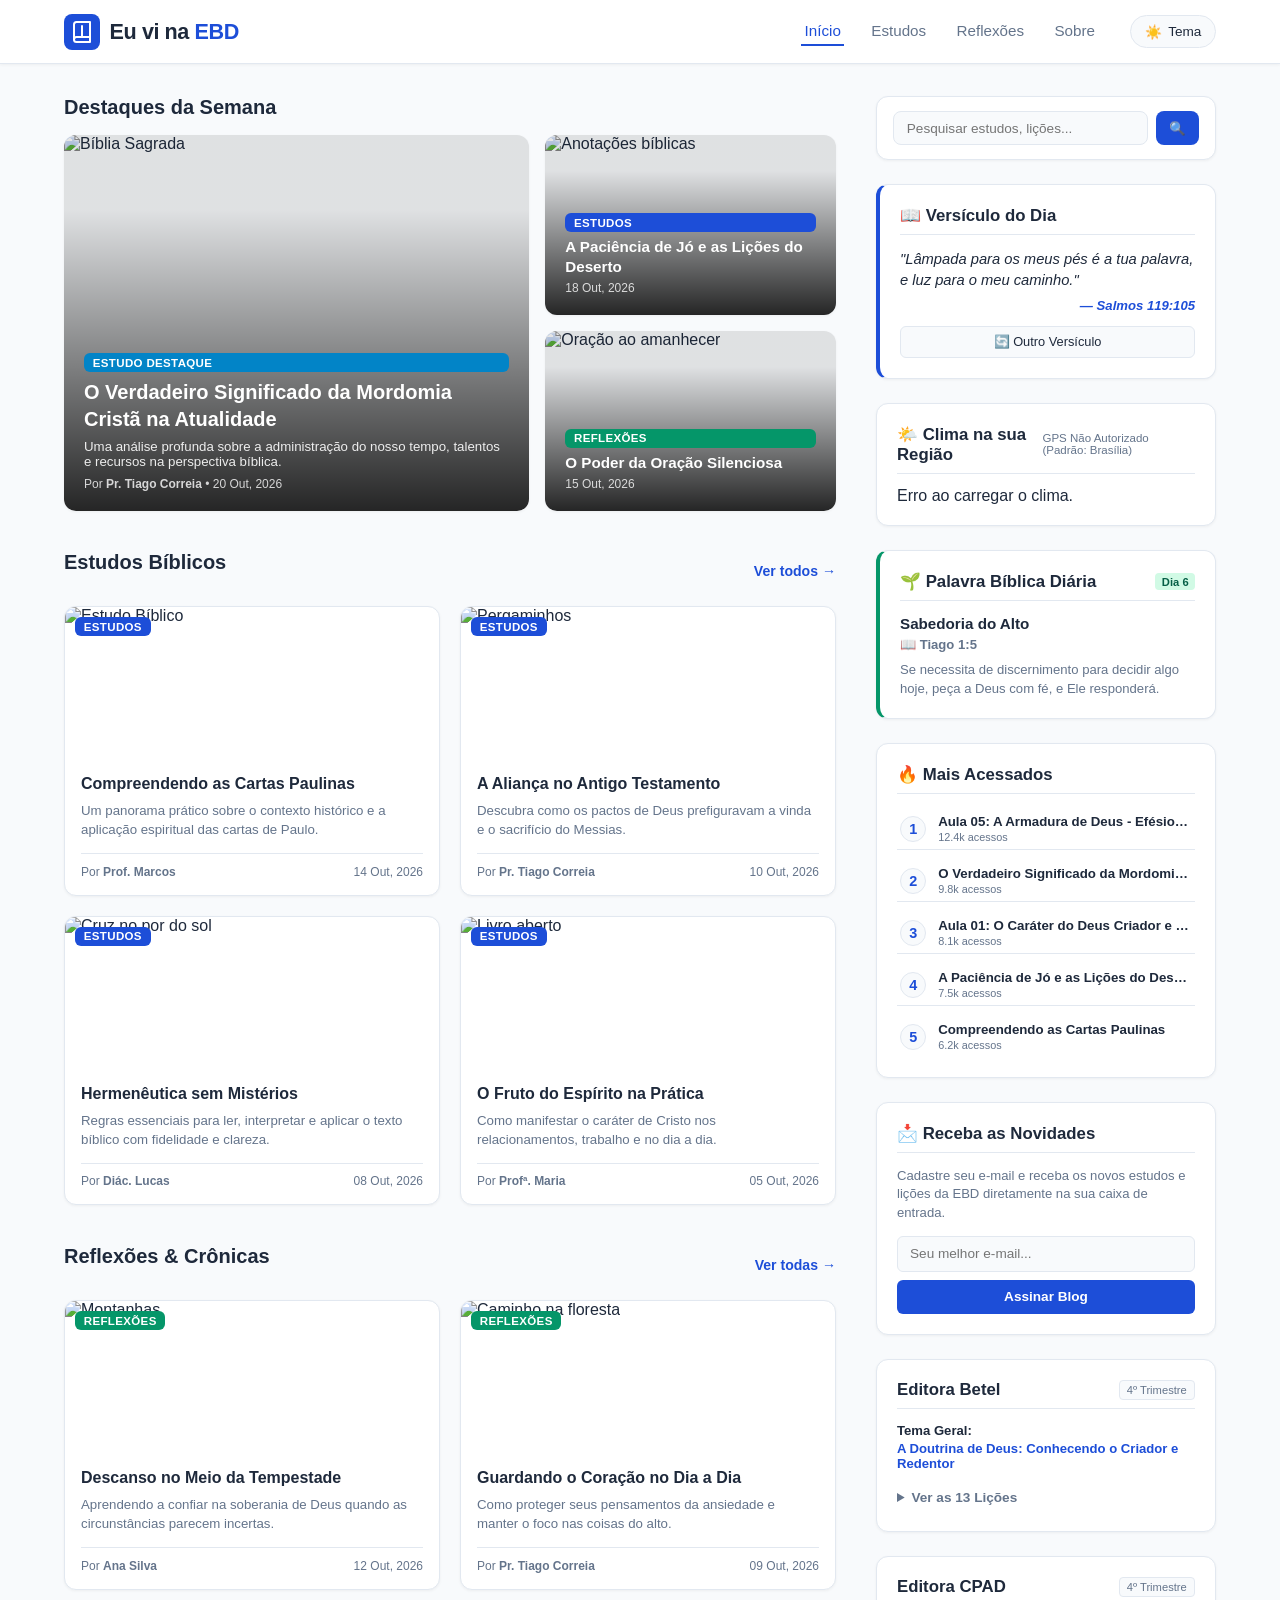
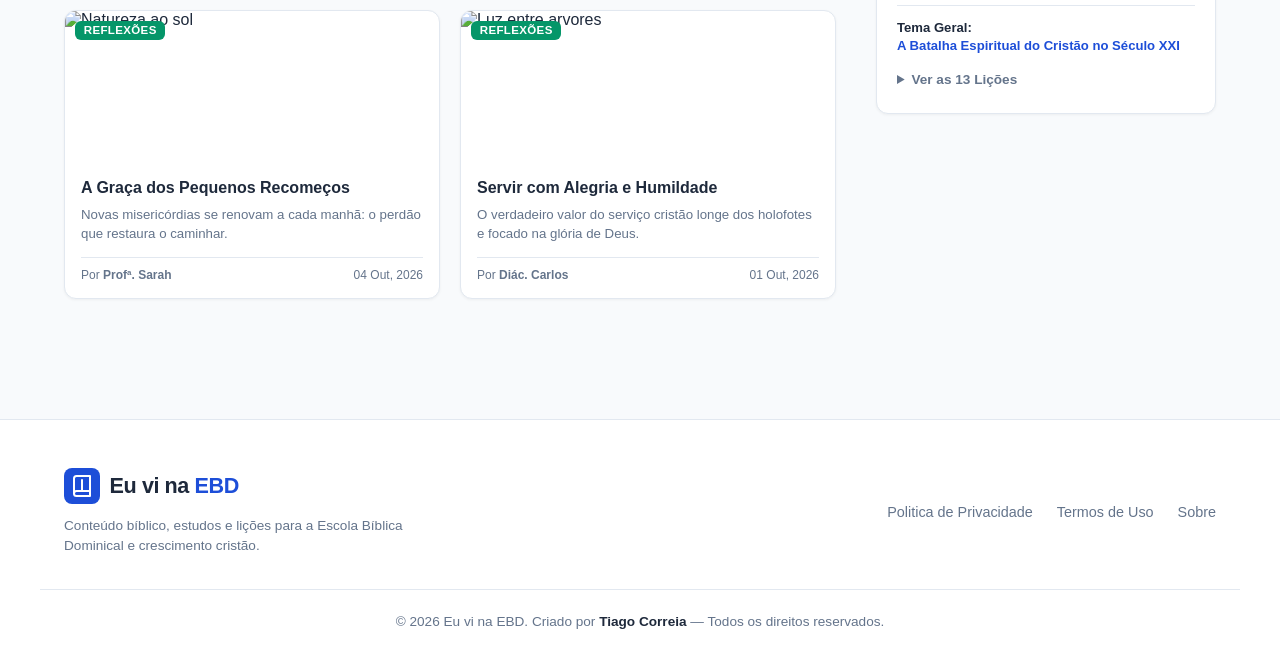
==== commit d100fadb: "Update index.html" ====
--- a/index.html
+++ b/index.html
@@ -36,9 +36,9 @@
             <nav class="nav-menu" id="navMenu">
                 <ul class="nav-list">
                     <li><a href="index.html" class="nav-link active">Início</a></li>
-                    <li><a href="#estudos" class="nav-link">Estudos</a></li>
-                    <li><a href="#reflexoes" class="nav-link">Reflexões</a></li>
-                    <li><a href="#sobre" class="nav-link">Sobre</a></li>
+                    <li><a href="estudos.html" class="nav-link">Estudos</a></li>
+                    <li><a href="reflexoes.html" class="nav-link">Reflexões</a></li>
+                    <li><a href="sobre.html" class="nav-link">Sobre</a></li>
                 </ul>
 
                 <!-- Alternador de Tema Claro / Escuro -->
@@ -395,9 +395,8 @@
             </div>
             
             <div class="footer-links">
-                <a href="index.html">Início</a>
-                <a href="#estudos">Estudos</a>
-                <a href="#reflexoes">Reflexões</a>
+                <a href="politica-de-privacidade.html">Politica de Privacidade</a>
+                <a href="termos-de-uso.html">Termos de Uso</a>
                 <a href="#sobre">Sobre</a>
             </div>
         </div>
--- a/style.css
+++ b/style.css
@@ -537,3 +537,475 @@
     .footer-brand { display: flex; flex-direction: column; align-items: center; }
     .footer-links { justify-content: center; }
 }
+
+/* ===================================================
+   PÁGINA DE ESTUDOS (GRADE DE 3 COLUNAS - BLINDADA)
+   =================================================== */
+.page-wrapper {
+    padding: 2.5rem 0 4rem 0;
+    width: 100%;
+}
+
+.page-container {
+    max-width: 1200px;
+    margin: 0 auto;
+    padding: 0 1.5rem;
+}
+
+.page-header {
+    margin-bottom: 2rem;
+    padding-bottom: 1.25rem;
+    border-bottom: 1px solid var(--border-color);
+}
+
+.page-title {
+    font-size: 2rem;
+    font-weight: 800;
+    color: var(--text-color);
+    margin-bottom: 0.5rem;
+}
+
+.page-subtitle {
+    font-size: 1rem;
+    color: var(--text-muted);
+    line-height: 1.5;
+}
+
+/* ESTRUTURA DA GRADE EM 3 COLUNAS */
+.posts-grid-12 {
+    display: grid !important;
+    grid-template-columns: repeat(3, 1fr) !important;
+    gap: 1.5rem !important;
+    margin-bottom: 3rem !important;
+    width: 100% !important;
+}
+
+/* ESTILO E LIMITAÇÃO DOS CARDS */
+.study-grid-card {
+    background-color: var(--header-bg);
+    border: 1px solid var(--border-color);
+    border-radius: 12px;
+    overflow: hidden !important;
+    box-shadow: var(--shadow-sm);
+    display: flex;
+    flex-direction: column;
+    transition: transform 0.2s ease, box-shadow 0.2s ease;
+    width: 100% !important;
+}
+
+.study-grid-card:hover {
+    transform: translateY(-4px);
+    box-shadow: var(--shadow-md);
+}
+
+.study-card-image {
+    position: relative;
+    width: 100% !important;
+    height: 170px !important;
+    overflow: hidden !important;
+}
+
+/* CORREÇÃO DO ERRO DA FOTO GIGANTE: LIMITA A IMAGEM AO CARD */
+.study-card-image img {
+    width: 100% !important;
+    height: 100% !important;
+    max-height: 170px !important;
+    object-fit: cover !important;
+    display: block !important;
+}
+
+.study-card-image .tag {
+    position: absolute;
+    top: 10px;
+    left: 10px;
+    z-index: 2;
+}
+
+.study-card-body {
+    padding: 1.15rem;
+    display: flex;
+    flex-direction: column;
+    flex-grow: 1;
+}
+
+.study-card-meta {
+    font-size: 0.75rem;
+    color: var(--text-muted);
+    margin-bottom: 0.4rem;
+}
+
+.study-card-title {
+    font-size: 1.05rem;
+    font-weight: 700;
+    line-height: 1.35;
+    margin-bottom: 0.5rem;
+}
+
+.study-card-title a {
+    color: var(--text-color);
+    text-decoration: none;
+    transition: color 0.2s ease;
+}
+
+.study-card-title a:hover {
+    color: var(--primary-color);
+}
+
+.study-card-excerpt {
+    font-size: 0.83rem;
+    color: var(--text-muted);
+    line-height: 1.45;
+    margin-bottom: 1rem;
+    flex-grow: 1;
+}
+
+.study-card-footer {
+    display: flex;
+    align-items: center;
+    justify-content: space-between;
+    padding-top: 0.75rem;
+    border-top: 1px solid var(--border-color);
+    font-size: 0.78rem;
+    color: var(--text-muted);
+}
+
+.read-more-btn {
+    color: var(--primary-color);
+    text-decoration: none;
+    font-weight: 700;
+}
+
+/* PAGINAÇÃO NUMÉRICA */
+.pagination-container {
+    display: flex;
+    align-items: center;
+    justify-content: center;
+    gap: 0.75rem;
+    padding-top: 1rem;
+}
+
+.pagination-numbers {
+    display: flex;
+    align-items: center;
+    gap: 0.4rem;
+}
+
+.page-number, .pagination-btn {
+    display: flex;
+    align-items: center;
+    justify-content: center;
+    padding: 0.5rem 0.85rem;
+    border-radius: 8px;
+    border: 1px solid var(--border-color);
+    background-color: var(--header-bg);
+    color: var(--text-color);
+    text-decoration: none;
+    font-size: 0.88rem;
+    font-weight: 600;
+    transition: all 0.2s ease;
+}
+
+.page-number.active {
+    background-color: var(--primary-color);
+    color: #ffffff;
+    border-color: var(--primary-color);
+}
+
+.page-number:hover:not(.active), .pagination-btn:hover:not(.disabled) {
+    border-color: var(--primary-color);
+    color: var(--primary-color);
+}
+
+.pagination-btn.disabled {
+    opacity: 0.5;
+    cursor: not-allowed;
+    pointer-events: none;
+}
+
+.pagination-dots {
+    color: var(--text-muted);
+    font-weight: bold;
+    padding: 0 0.2rem;
+}
+
+/* RESPONSIVIDADE PARA TABLETS E CELULARES */
+@media (max-width: 992px) {
+    .posts-grid-12 {
+        grid-template-columns: repeat(2, 1fr) !important; /* 2 cards por linha no Tablet */
+    }
+}
+
+@media (max-width: 640px) {
+    .posts-grid-12 {
+        grid-template-columns: 1fr !important; /* 1 card por linha no Celular */
+    }
+}
+
+
+/* ===================================================
+   PÁGINA SOBRE (DESIGN E CORREÇÃO DE TAMANHO DO ÍCONE)
+   =================================================== */
+.sobre-container {
+    max-width: 900px;
+    margin: 0 auto;
+    padding: 0 1.5rem;
+}
+
+/* CARD PRINCIPAL DE PERFIL */
+.about-hero-card {
+    background-color: var(--header-bg);
+    border: 1px solid var(--border-color);
+    border-radius: 16px;
+    padding: 2rem;
+    display: flex;
+    align-items: center;
+    gap: 1.5rem;
+    box-shadow: var(--shadow-sm);
+    margin-bottom: 2rem;
+}
+
+/* BLINDAGEM DO ÍCONE AVATAR */
+.about-hero-avatar {
+    width: 80px !important;
+    height: 80px !important;
+    min-width: 80px !important;
+    min-height: 80px !important;
+    max-width: 80px !important;
+    max-height: 80px !important;
+    border-radius: 50%;
+    background-color: var(--bg-color);
+    border: 2px solid var(--primary-color);
+    color: var(--primary-color);
+    display: flex !important;
+    align-items: center !important;
+    justify-content: center !important;
+    flex-shrink: 0 !important;
+    overflow: hidden !important;
+}
+
+.about-hero-avatar svg {
+    width: 40px !important;
+    height: 40px !important;
+    max-width: 40px !important;
+    max-height: 40px !important;
+    display: block !important;
+}
+
+.about-hero-text {
+    display: flex;
+    flex-direction: column;
+    gap: 0.3rem;
+}
+
+.about-badge {
+    align-self: flex-start;
+    background-color: var(--bg-color);
+    border: 1px solid var(--border-color);
+    color: var(--primary-color);
+    font-size: 0.75rem;
+    font-weight: 700;
+    padding: 0.2rem 0.6rem;
+    border-radius: 6px;
+    text-transform: uppercase;
+    letter-spacing: 0.04em;
+}
+
+.about-name {
+    font-size: 1.75rem;
+    font-weight: 800;
+    color: var(--text-color);
+}
+
+.about-role {
+    font-size: 0.95rem;
+    color: var(--text-muted);
+    font-weight: 500;
+}
+
+.about-quote {
+    font-style: italic;
+    font-size: 0.95rem;
+    color: var(--primary-color);
+    font-weight: 600;
+    margin-top: 0.5rem;
+    border-left: 3px solid var(--primary-color);
+    padding-left: 0.75rem;
+}
+
+/* BLOCOS DE TEXTO */
+.about-content-section {
+    display: flex;
+    flex-direction: column;
+    gap: 1.5rem;
+    margin-bottom: 2.5rem;
+}
+
+.about-text-block {
+    background-color: var(--header-bg);
+    border: 1px solid var(--border-color);
+    border-radius: 12px;
+    padding: 1.75rem;
+    box-shadow: var(--shadow-sm);
+}
+
+.about-text-block h2 {
+    font-size: 1.25rem;
+    font-weight: 700;
+    color: var(--text-color);
+    margin-bottom: 0.85rem;
+}
+
+.about-text-block p {
+    font-size: 0.92rem;
+    color: var(--text-muted);
+    line-height: 1.6;
+    margin-bottom: 0.85rem;
+}
+
+.about-text-block p:last-child {
+    margin-bottom: 0;
+}
+
+.about-text-block ul {
+    margin-top: 0.5rem;
+    padding-left: 1.2rem;
+    display: flex;
+    flex-direction: column;
+    gap: 0.5rem;
+}
+
+.about-text-block li {
+    font-size: 0.9rem;
+    color: var(--text-muted);
+    line-height: 1.5;
+}
+
+.about-text-block li strong {
+    color: var(--text-color);
+}
+
+/* PILARES */
+.about-pillars-section {
+    margin-bottom: 2.5rem;
+}
+
+.center-title {
+    text-align: center;
+    margin-bottom: 1.25rem;
+}
+
+.pillars-grid {
+    display: grid;
+    grid-template-columns: repeat(3, 1fr);
+    gap: 1.25rem;
+}
+
+.pillar-card {
+    background-color: var(--header-bg);
+    border: 1px solid var(--border-color);
+    border-radius: 12px;
+    padding: 1.5rem;
+    text-align: center;
+    box-shadow: var(--shadow-sm);
+}
+
+.pillar-icon {
+    font-size: 1.8rem;
+    display: block;
+    margin-bottom: 0.5rem;
+}
+
+.pillar-card h3 {
+    font-size: 1rem;
+    font-weight: 700;
+    color: var(--text-color);
+    margin-bottom: 0.4rem;
+}
+
+.pillar-card p {
+    font-size: 0.83rem;
+    color: var(--text-muted);
+    line-height: 1.45;
+}
+
+/* CHAMADA PARA AÇÃO (CTA) */
+.about-cta-card {
+    background-color: var(--header-bg);
+    border: 1px solid var(--border-color);
+    border-left: 4px solid var(--primary-color);
+    border-radius: 12px;
+    padding: 1.75rem;
+    text-align: center;
+    box-shadow: var(--shadow-sm);
+}
+
+.about-cta-card h2 {
+    font-size: 1.25rem;
+    color: var(--text-color);
+    margin-bottom: 0.4rem;
+}
+
+.about-cta-card p {
+    font-size: 0.88rem;
+    color: var(--text-muted);
+    margin-bottom: 1.25rem;
+}
+
+.cta-buttons {
+    display: flex;
+    justify-content: center;
+    gap: 1rem;
+    flex-wrap: wrap;
+}
+
+.cta-btn {
+    text-decoration: none;
+    font-size: 0.88rem;
+    font-weight: 600;
+    padding: 0.6rem 1.25rem;
+    border-radius: 8px;
+    transition: all 0.2s ease;
+}
+
+.cta-btn.primary {
+    background-color: var(--primary-color);
+    color: #ffffff;
+}
+
+.cta-btn.primary:hover {
+    background-color: var(--primary-hover);
+}
+
+.cta-btn.secondary {
+    background-color: var(--bg-color);
+    border: 1px solid var(--border-color);
+    color: var(--text-color);
+}
+
+.cta-btn.secondary:hover {
+    border-color: var(--primary-color);
+    color: var(--primary-color);
+}
+
+/* RESPONSIVIDADE */
+@media (max-width: 768px) {
+    .about-hero-card {
+        flex-direction: column;
+        text-align: center;
+    }
+
+    .about-badge {
+        align-self: center;
+    }
+
+    .about-quote {
+        border-left: none;
+        border-top: 2px solid var(--primary-color);
+        padding-left: 0;
+        padding-top: 0.5rem;
+    }
+
+    .pillars-grid {
+        grid-template-columns: 1fr;
+    }
+}
